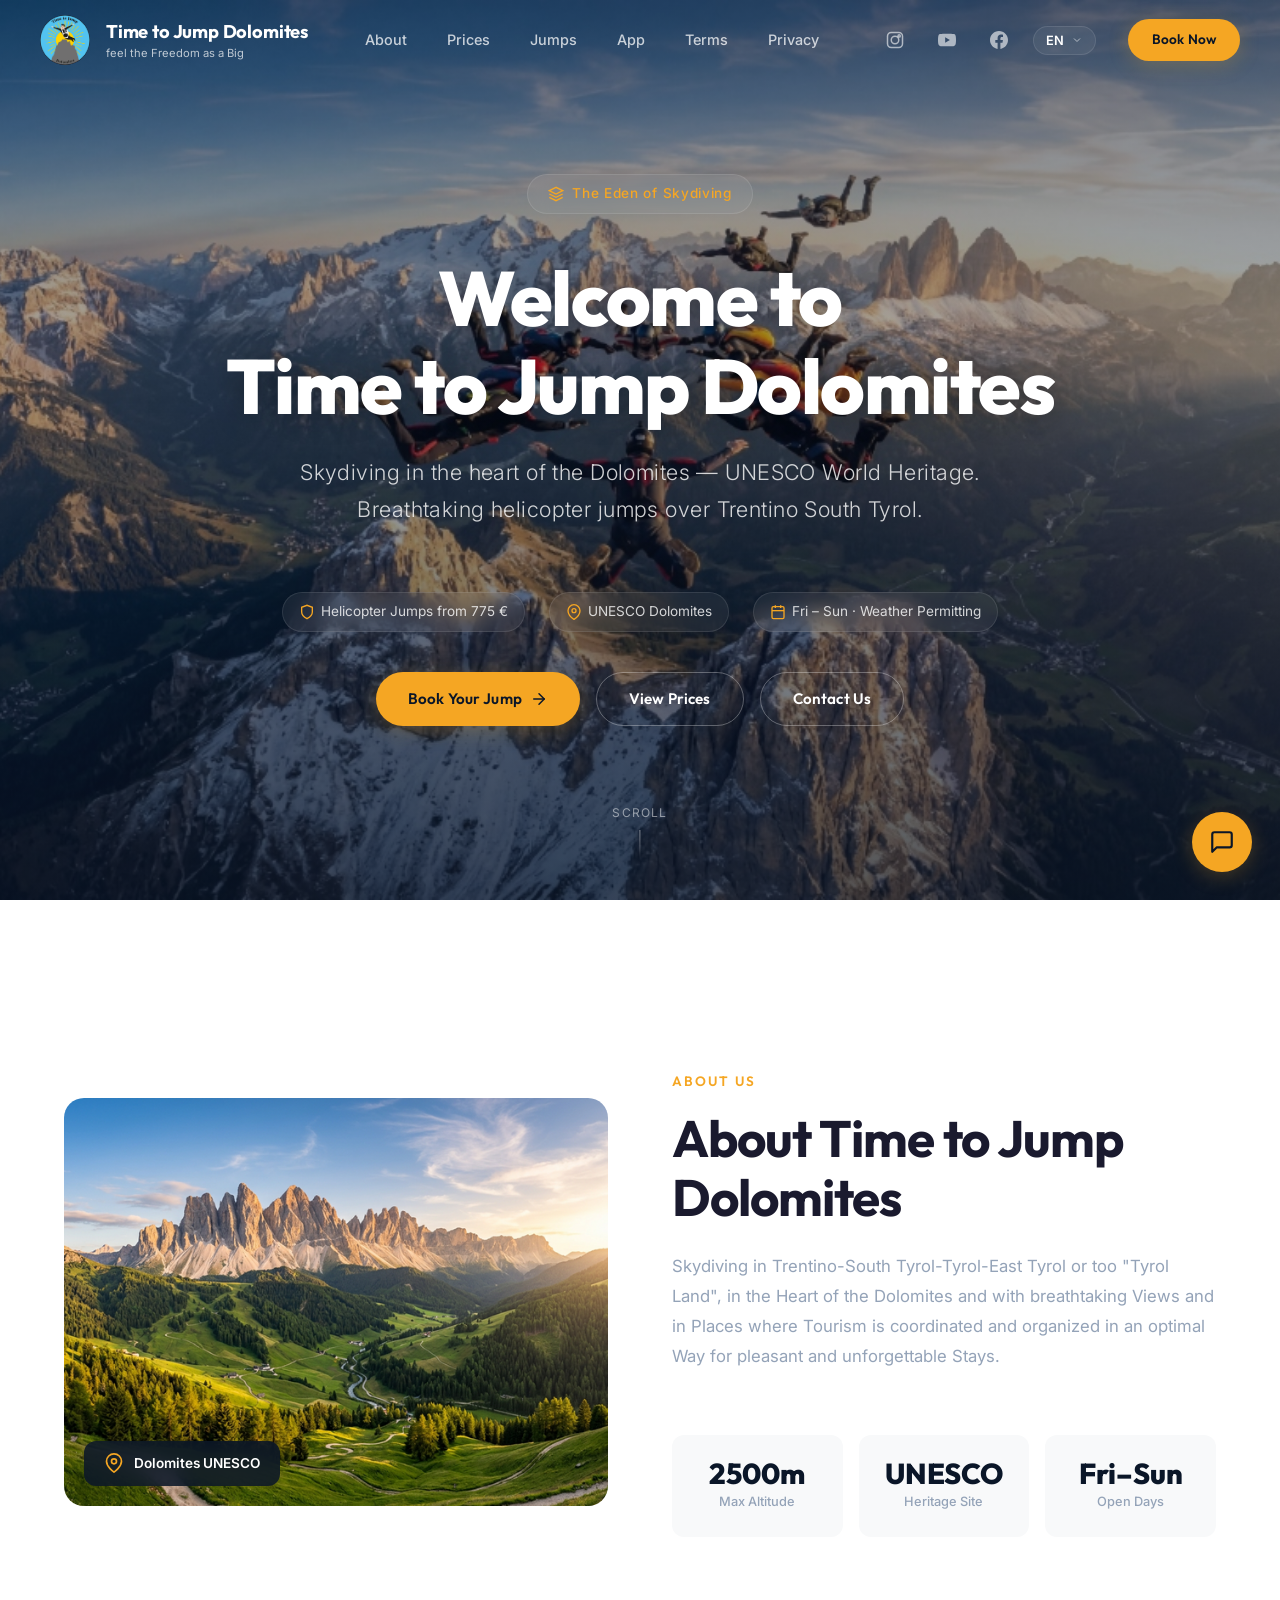
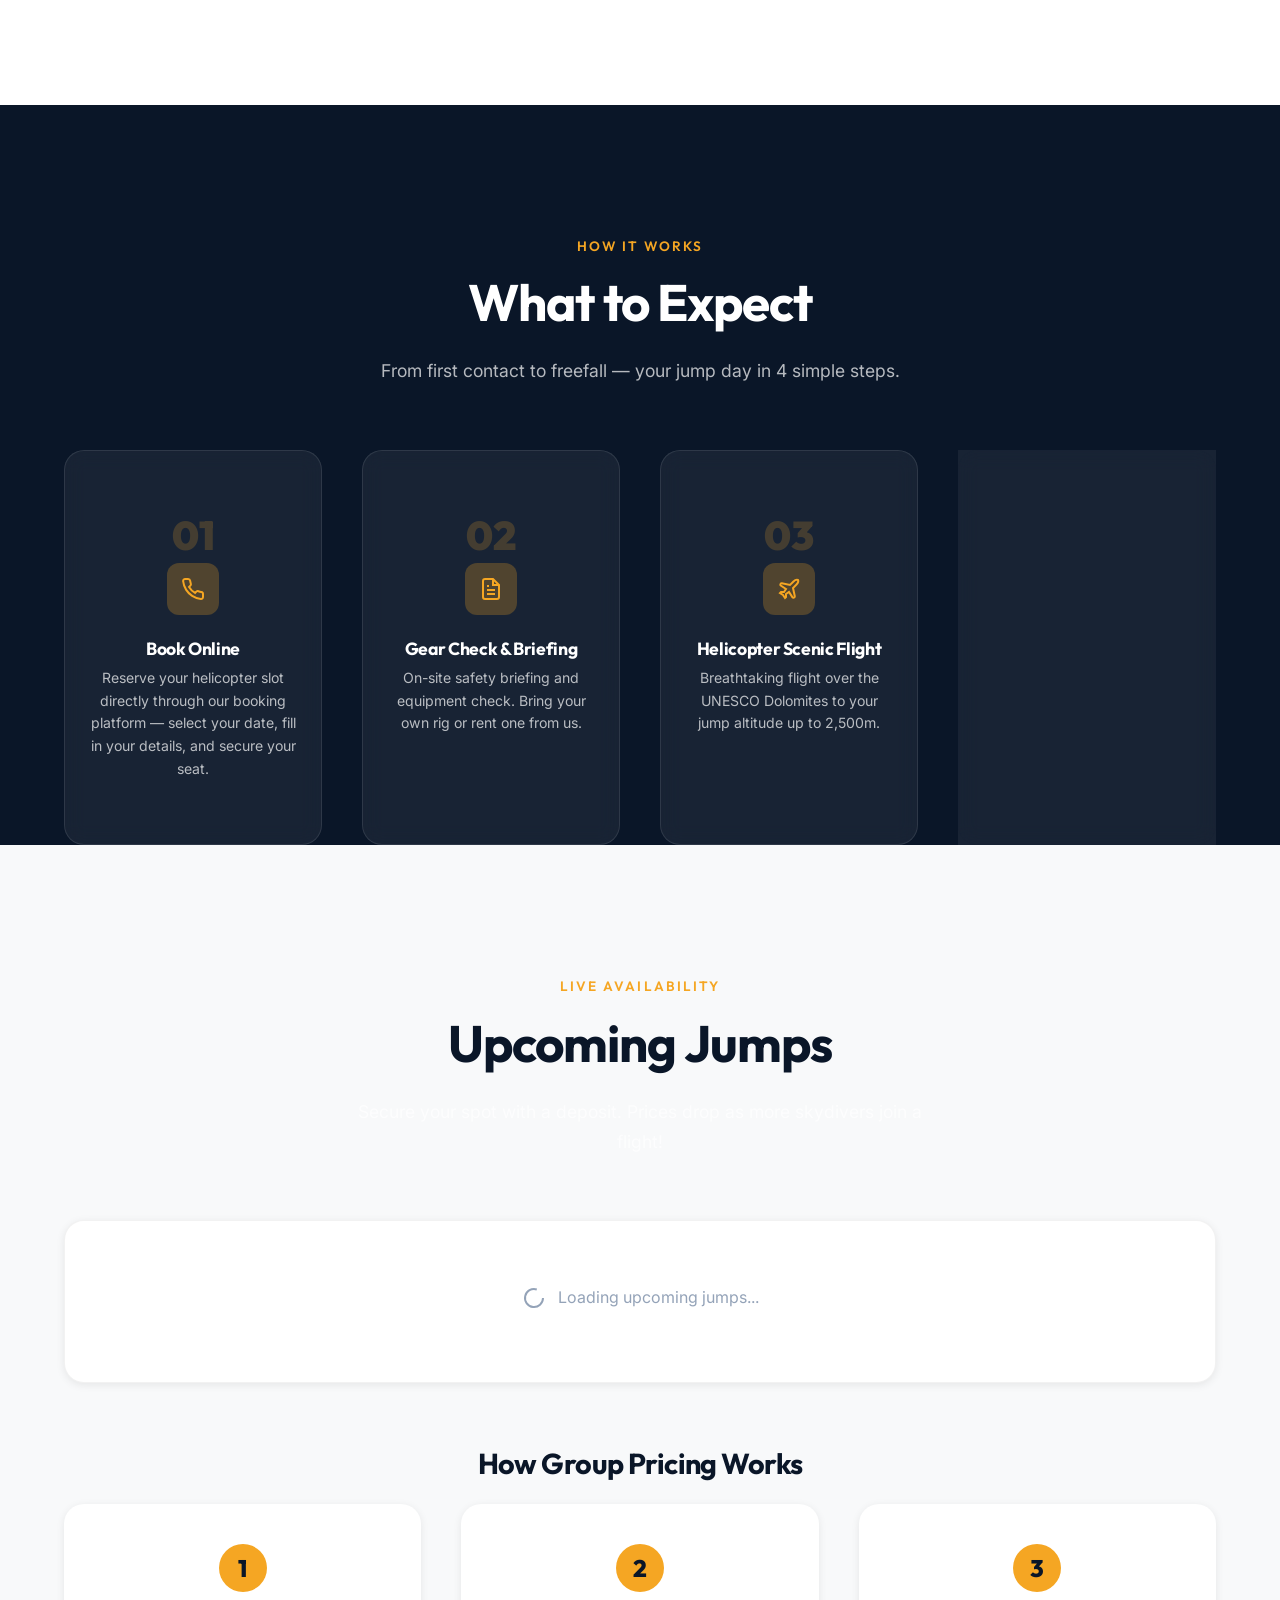
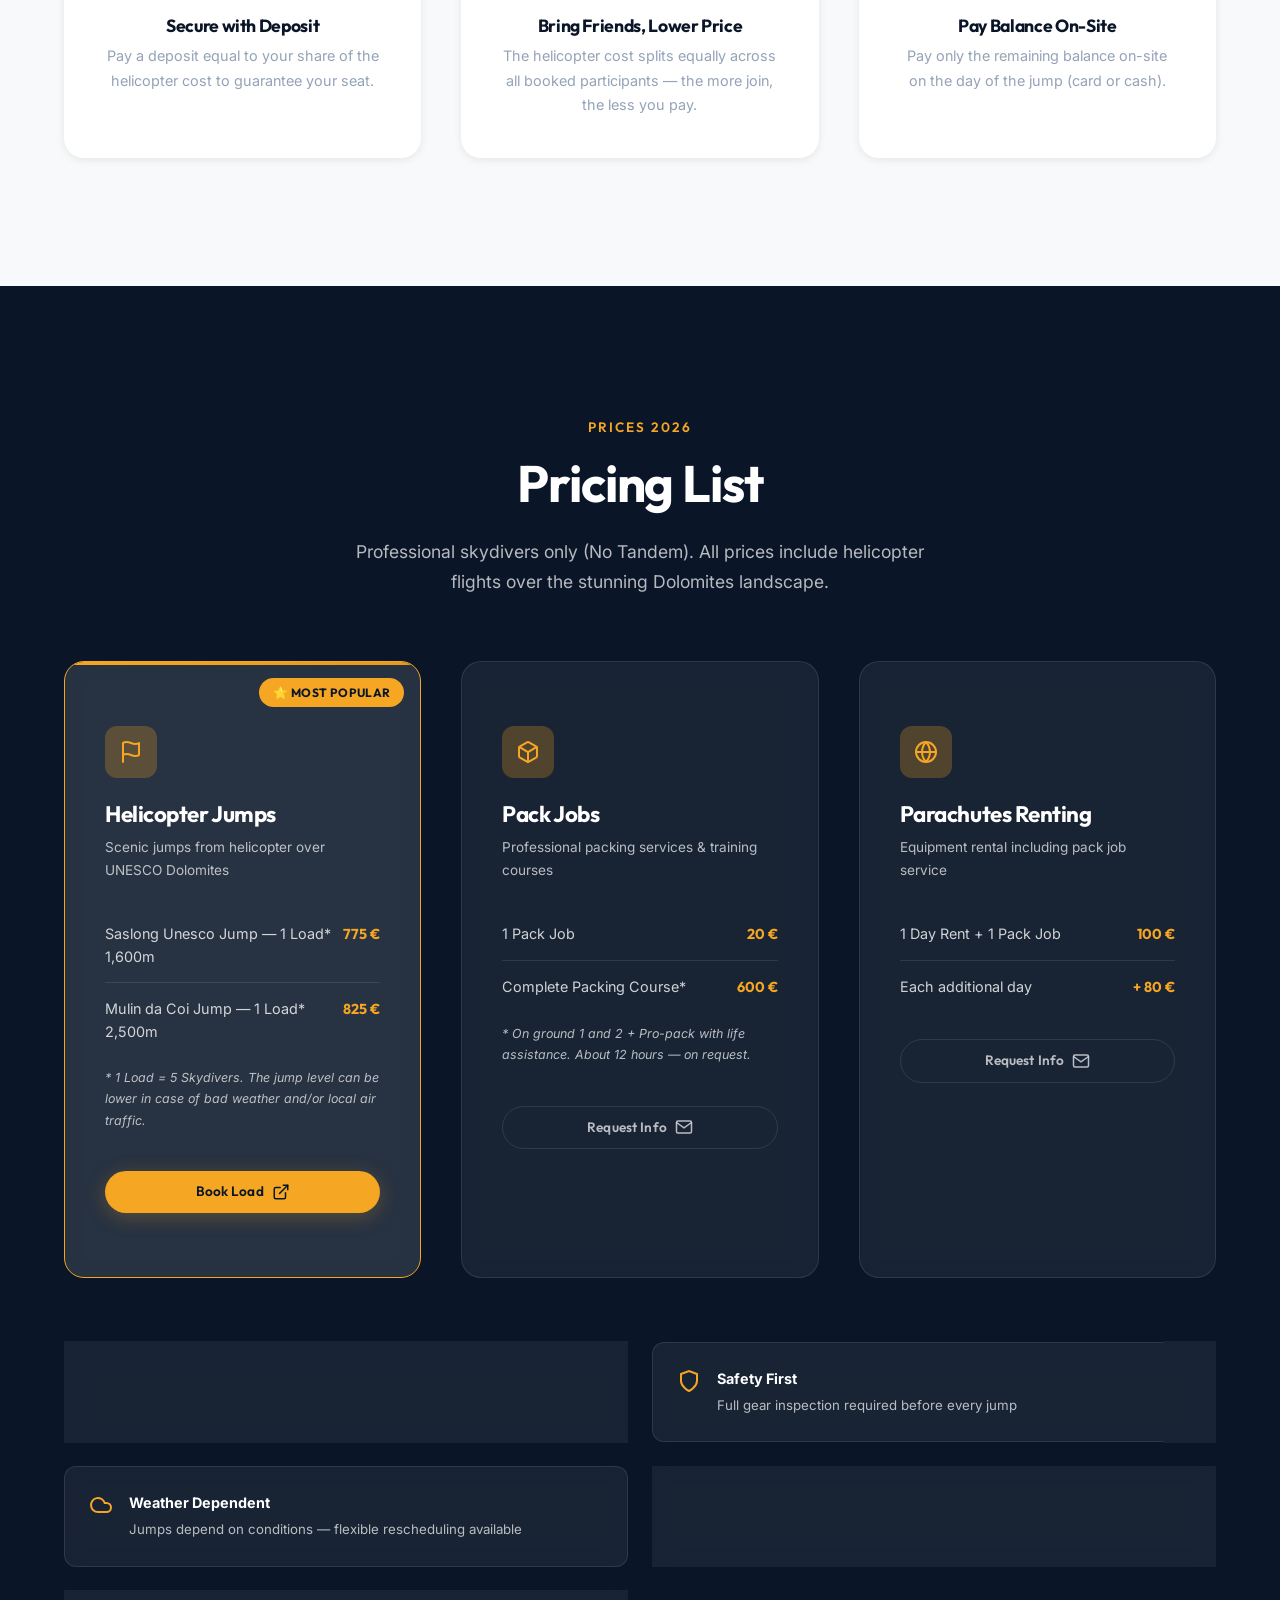
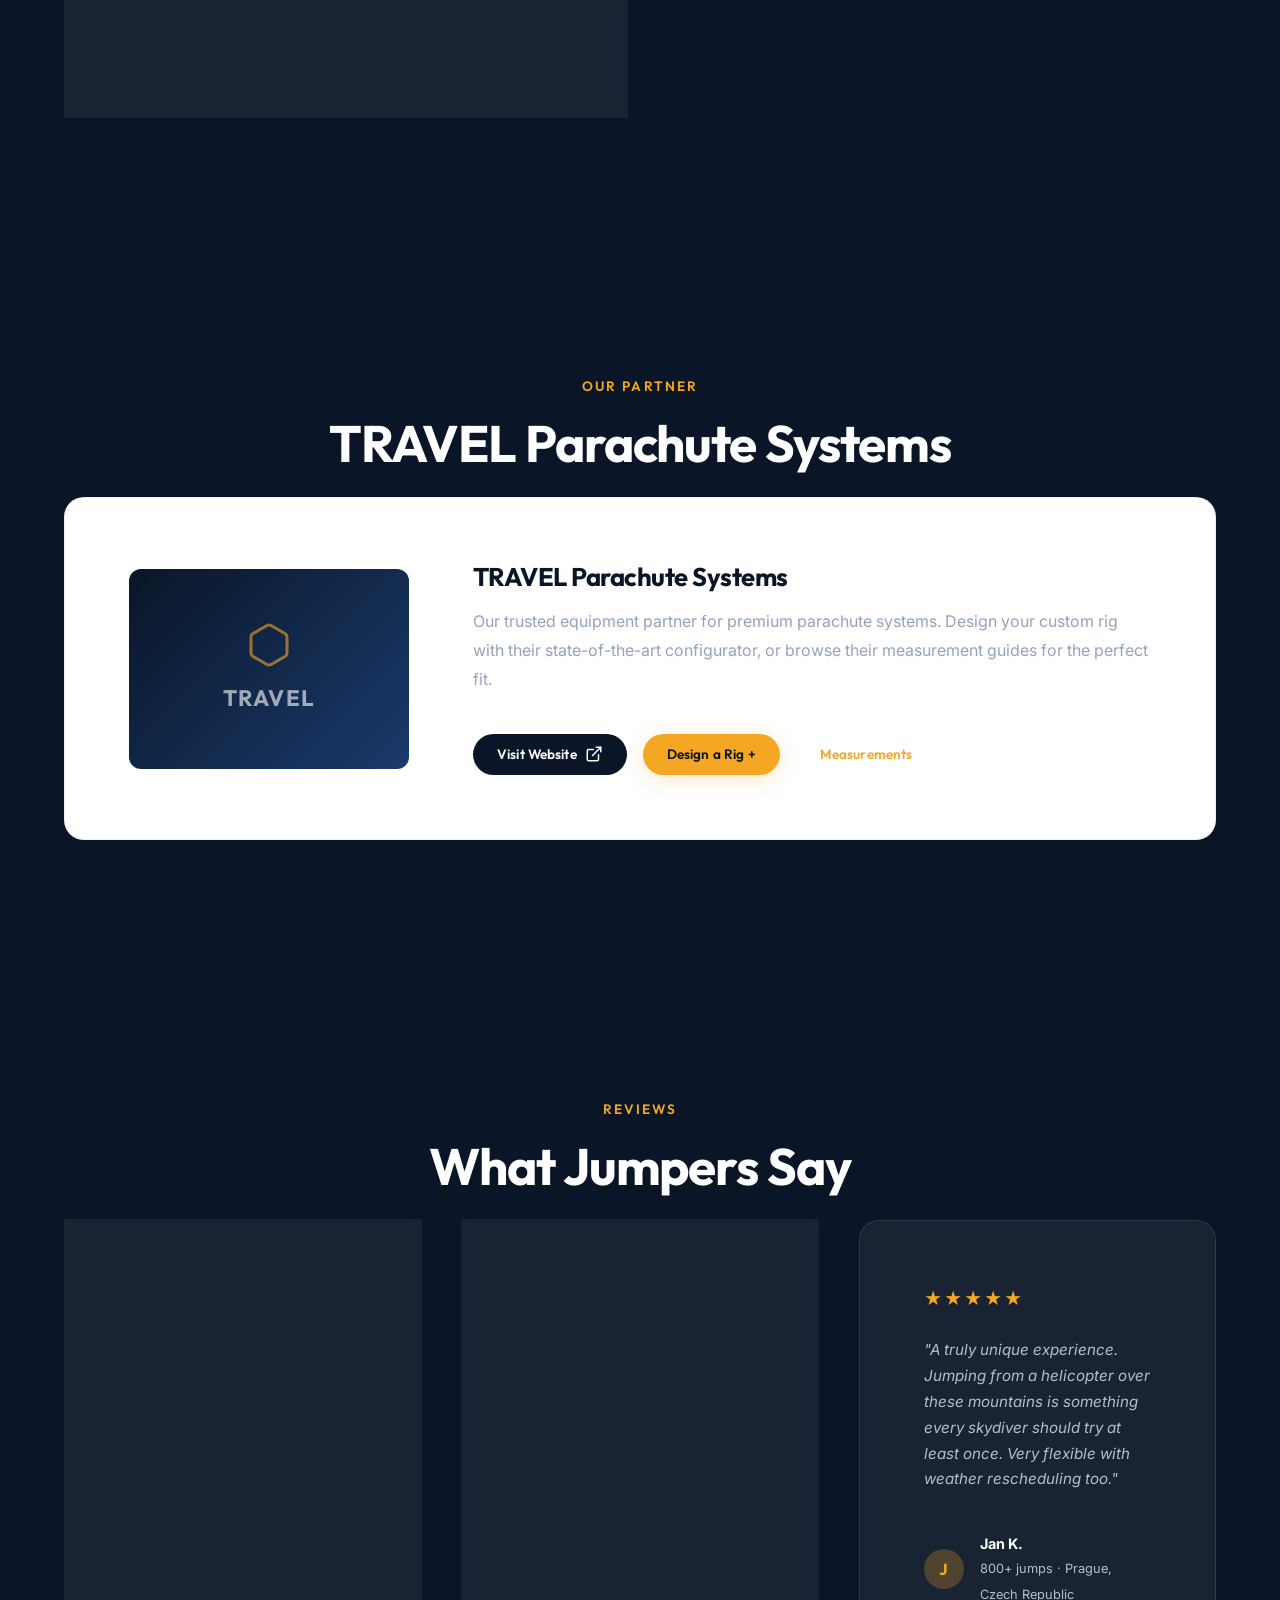
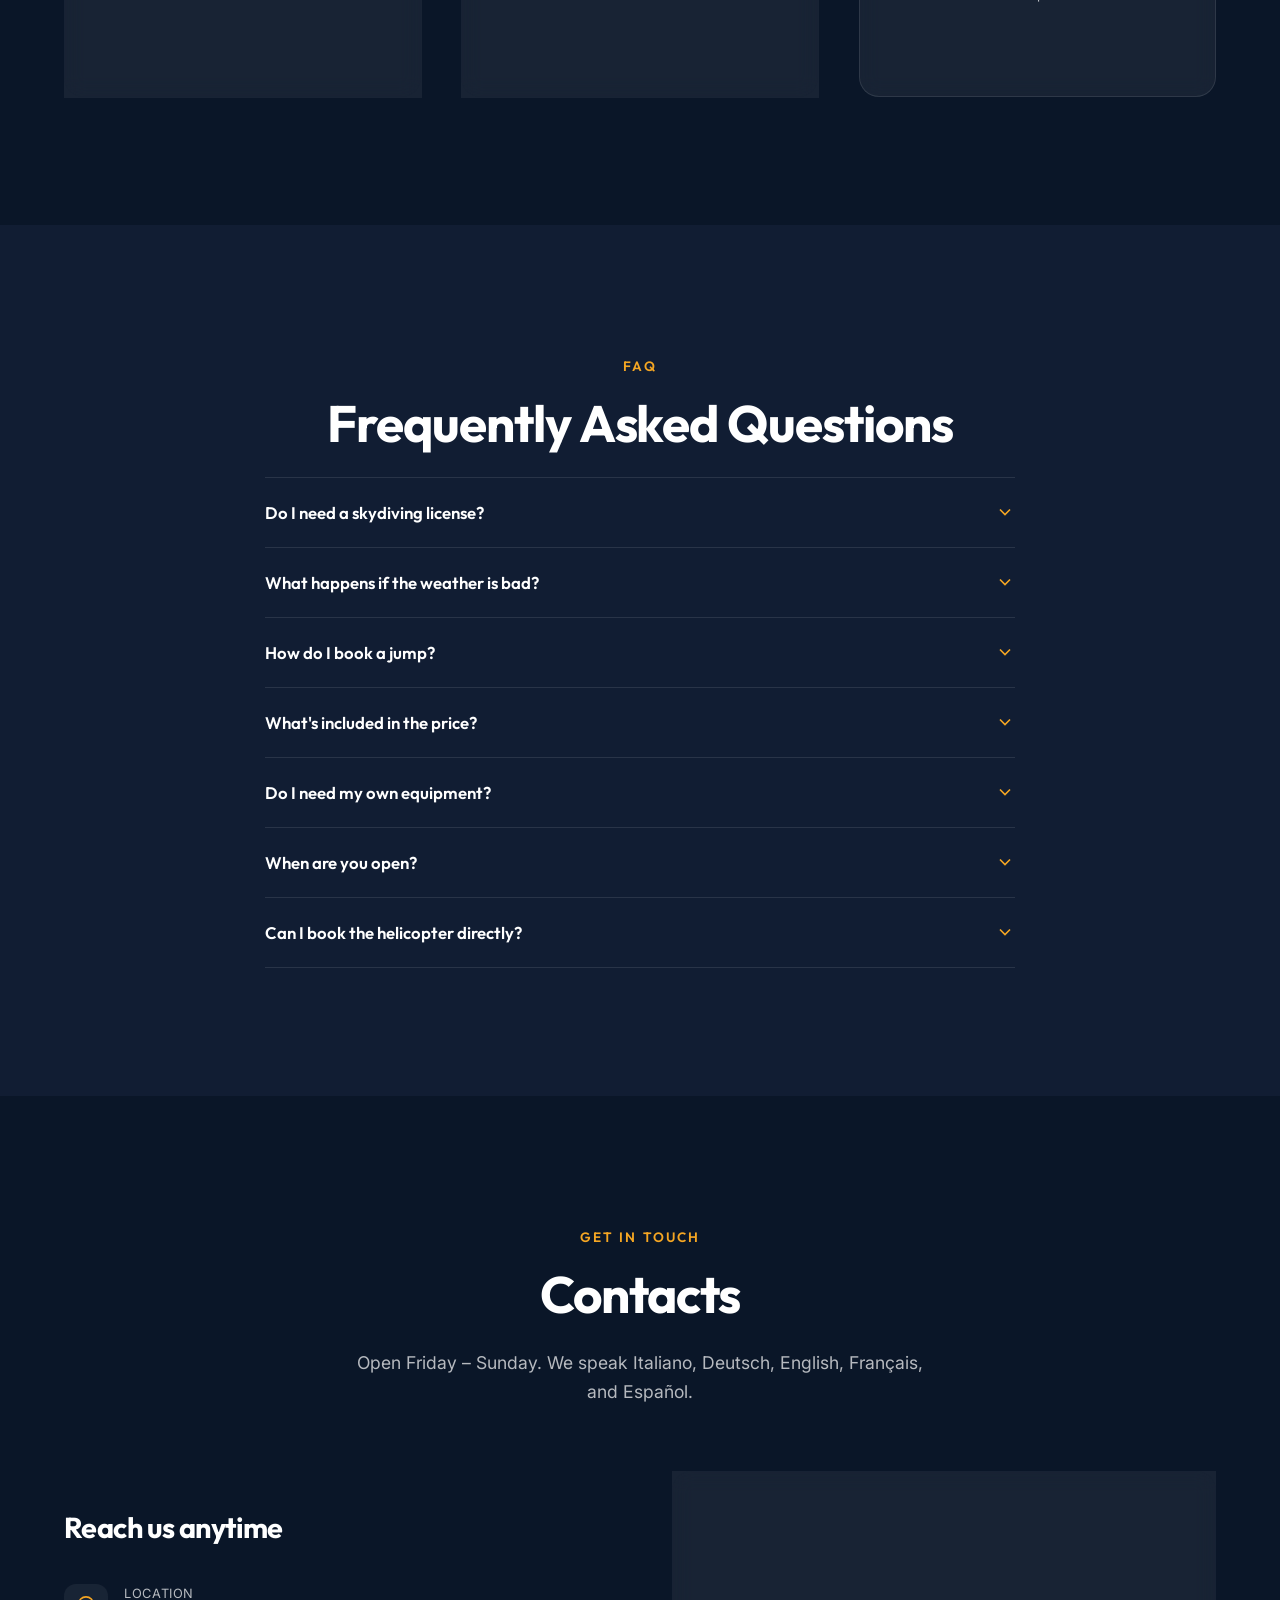
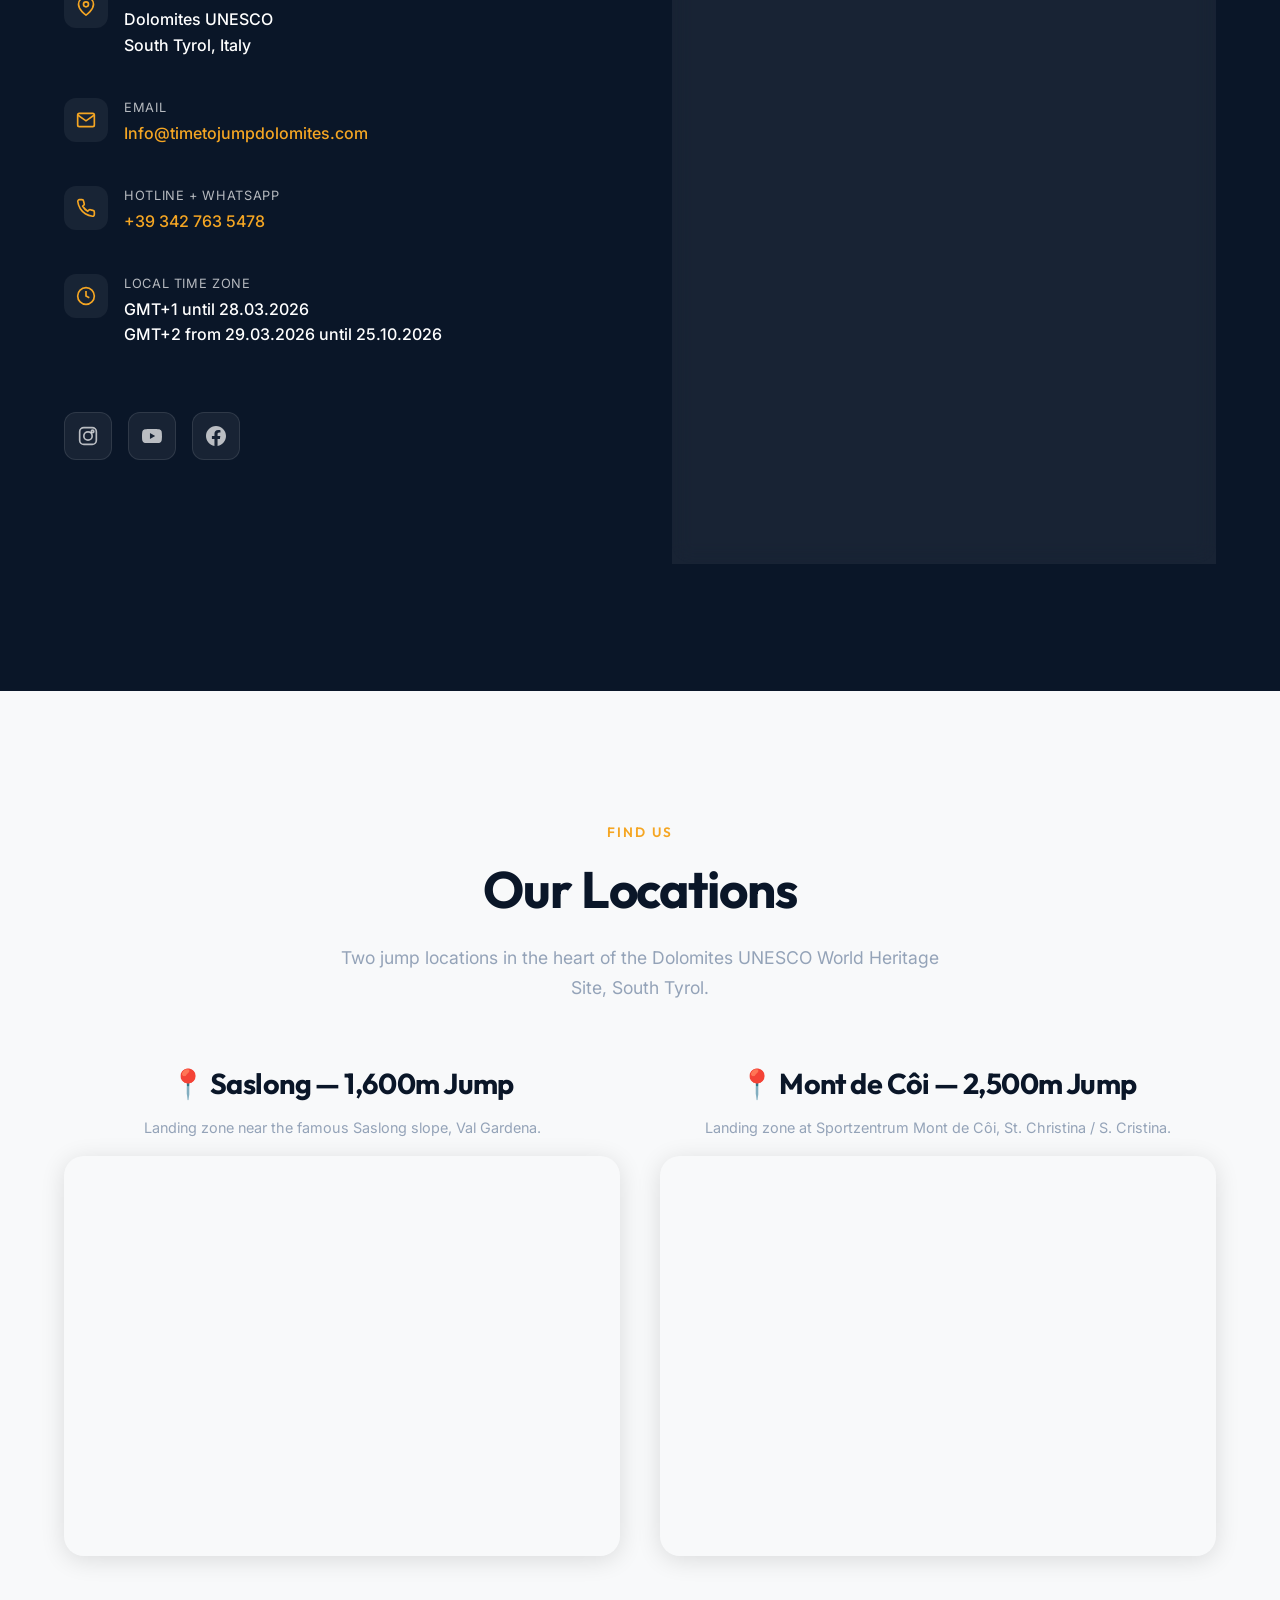
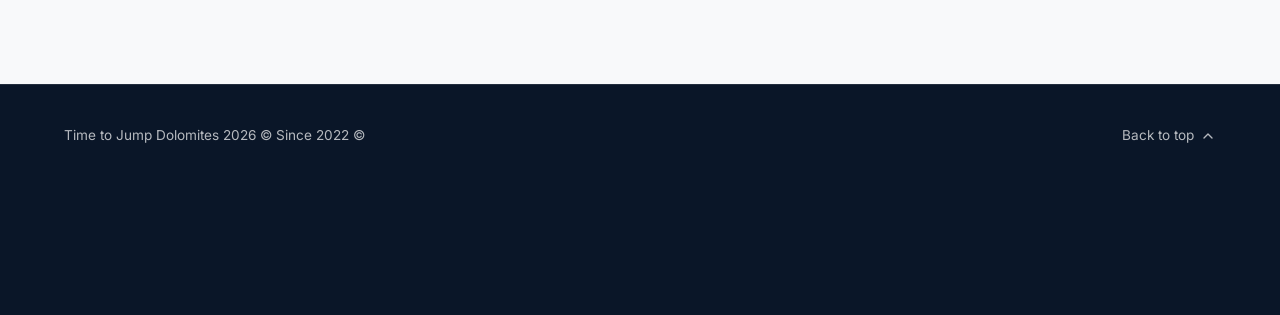
==== public/index.html @ 26931ce8 "v1.6.0: AGB-Finalisierung, Booking-Warnung, Repository-Restructuring - AGB §3.1a Short-Notice-Bookin" ====
<!DOCTYPE html>
<html lang="en">
<head>
  <meta charset="UTF-8">
  <meta name="viewport" content="width=device-width, initial-scale=1.0">
  <title>Time to Jump Dolomites | Skydiving in the Dolomites Trentino South Tyrol Tyrol</title>
  <meta name="description" content="Time to Jump Dolomites — Skydiving in the heart of the Dolomites, Trentino South Tyrol. Helicopter jumps with breathtaking views. The Eden of Skydiving.">
  <meta property="og:title" content="Time to Jump Dolomites | Skydiving in the Dolomites">
  <meta property="og:description" content="Time to Jump Dolomites — Skydiving in the heart of the Dolomites, Trentino South Tyrol. Helicopter jumps with breathtaking views.">
  <meta property="og:type" content="website">
  <meta property="og:url" content="https://www.timetojumpdolomites.com/">
  <link rel="stylesheet" href="css/style.css">
  <link rel="icon" type="image/svg+xml" href="data:image/svg+xml,<svg xmlns='http://www.w3.org/2000/svg' viewBox='0 0 100 100'><text y='.9em' font-size='90'>🪂</text></svg>">
</head>
<body>

  <!-- ========== NAVIGATION ========== -->
  <nav class="navbar" id="navbar">
    <div class="navbar__inner">
      <a href="#" class="navbar__logo">
        <img src="img/logo.png" alt="Time to Jump Dolomites Logo" style="width:50px;height:50px;border-radius:50%;object-fit:contain;background:#1a2744;">
        <div>
          <span class="navbar__logo-text">Time to Jump Dolomites</span>
          <span class="navbar__logo-tagline">feel the Freedom as a Big</span>
        </div>
      </a>
      <div class="navbar__links">
        <a href="#about" class="navbar__link" data-i18n="nav.about">About</a>
        <a href="#pricing" class="navbar__link" data-i18n="nav.prices">Prices</a>
        <a href="#upcoming" class="navbar__link" data-i18n="nav.jumps">Jumps</a>
        <a href="https://app.timetojumpdolomites.com" class="navbar__link" target="_blank" rel="noopener">App</a>
        <a href="terms.html" class="navbar__link" data-i18n="nav.terms">Terms</a>
        <a href="privacy.html" class="navbar__link" data-i18n="nav.privacy">Privacy</a>
      </div>
      <div class="navbar__actions">
        <a href="https://www.instagram.com/time_to_jump_dolomites/" target="_blank" rel="noopener" class="navbar__social-link" aria-label="Instagram">
          <svg viewBox="0 0 24 24" fill="none" stroke="currentColor" stroke-width="2" stroke-linecap="round" stroke-linejoin="round"><rect x="2" y="2" width="20" height="20" rx="5"/><circle cx="12" cy="12" r="5"/><circle cx="17.5" cy="6.5" r="1.5"/></svg>
        </a>
        <a href="https://www.youtube.com/@timetojumpdolomites" target="_blank" rel="noopener" class="navbar__social-link" aria-label="YouTube">
          <svg viewBox="0 0 24 24" fill="currentColor"><path d="M23.498 6.186a3.016 3.016 0 0 0-2.122-2.136C19.505 3.545 12 3.545 12 3.545s-7.505 0-9.377.505A3.017 3.017 0 0 0 .502 6.186C0 8.07 0 12 0 12s0 3.93.502 5.814a3.016 3.016 0 0 0 2.122 2.136c1.871.505 9.376.505 9.376.505s7.505 0 9.377-.505a3.015 3.015 0 0 0 2.122-2.136C24 15.93 24 12 24 12s0-3.93-.502-5.814zM9.545 15.568V8.432L15.818 12l-6.273 3.568z"/></svg>
        </a>
        <a href="https://www.facebook.com/p/Time-to-Jump-Dolomites-100077926092104/" target="_blank" rel="noopener" class="navbar__social-link" aria-label="Facebook">
          <svg viewBox="0 0 24 24" fill="currentColor"><path d="M24 12.073c0-6.627-5.373-12-12-12s-12 5.373-12 12c0 5.99 4.388 10.954 10.125 11.854v-8.385H7.078v-3.47h3.047V9.43c0-3.007 1.792-4.669 4.533-4.669 1.312 0 2.686.235 2.686.235v2.953H15.83c-1.491 0-1.956.925-1.956 1.874v2.25h3.328l-.532 3.47h-2.796v8.385C19.612 23.027 24 18.062 24 12.073z"/></svg>
        </a>
        <!-- Language Dropdown -->
        <div class="lang-dropdown" id="langDropdown">
          <button class="lang-dropdown__toggle" aria-label="Select language">
            <span class="lang-dropdown__flag">🇬🇧</span><span class="lang-dropdown__code">EN</span><svg class="lang-dropdown__arrow" width="12" height="12" viewBox="0 0 24 24" fill="none" stroke="currentColor" stroke-width="2"><polyline points="6 9 12 15 18 9"/></svg>
          </button>
          <div class="lang-dropdown__menu"></div>
        </div>
        <a href="#upcoming" class="btn btn--primary btn--sm navbar__cta" data-i18n="nav.book">Book Now</a>
      </div>
      <button class="navbar__hamburger" id="hamburger" aria-label="Toggle navigation">
        <span></span>
        <span></span>
        <span></span>
      </button>
    </div>
    <!-- Mobile Navigation -->
    <div class="navbar__mobile" id="mobileNav">
      <a href="#about" class="navbar__link" data-i18n="nav.about">About</a>
      <a href="#pricing" class="navbar__link" data-i18n="nav.prices">Prices</a>
      <a href="#upcoming" class="navbar__link" data-i18n="nav.jumps">Jumps</a>
      <a href="https://app.timetojumpdolomites.com" class="navbar__link" target="_blank" rel="noopener">App</a>
      <a href="terms.html" class="navbar__link" data-i18n="nav.terms">Terms</a>
      <a href="privacy.html" class="navbar__link" data-i18n="nav.privacy">Privacy</a>
      <div class="lang-dropdown lang-dropdown--mobile" id="langDropdownMobile">
        <button class="lang-dropdown__toggle" aria-label="Select language">
          <span class="lang-dropdown__flag">🇬🇧</span><span class="lang-dropdown__code">EN</span><svg class="lang-dropdown__arrow" width="12" height="12" viewBox="0 0 24 24" fill="none" stroke="currentColor" stroke-width="2"><polyline points="6 9 12 15 18 9"/></svg>
        </button>
        <div class="lang-dropdown__menu"></div>
      </div>
      <a href="#upcoming" class="btn btn--primary" data-i18n="nav.book" style="margin-top:var(--space-md);">Book Now</a>
    </div>
  </nav>

  <!-- ========== HERO ========== -->
  <section class="hero" id="hero">
    <div class="hero__video-wrap">
      <img src="img/hero.jpg" alt="Skydivers in formation freefall over the Dolomites mountains" style="width:100%;height:100%;object-fit:cover;">
    </div>
    <div class="hero__overlay"></div>
    <div class="hero__content">
      <div class="hero__badge">
        <svg width="16" height="16" viewBox="0 0 24 24" fill="none" stroke="currentColor" stroke-width="2"><path d="M12 2L2 7l10 5 10-5-10-5z"/><path d="M2 17l10 5 10-5"/><path d="M2 12l10 5 10-5"/></svg>
        <span data-i18n="hero.badge">The Eden of Skydiving</span>
      </div>
      <h1 class="hero__title" data-i18n="hero.title">Welcome to<br>Time to Jump Dolomites</h1>
      <p class="hero__subtitle" data-i18n="hero.subtitle">Skydiving in the heart of the Dolomites — UNESCO World Heritage.<br>Breathtaking helicopter jumps over Trentino South Tyrol.</p>
      <div class="hero__trust-cues">
        <div class="hero__trust-item">
          <svg width="16" height="16" viewBox="0 0 24 24" fill="none" stroke="currentColor" stroke-width="2"><path d="M12 22s8-4 8-10V5l-8-3-8 3v7c0 6 8 10 8 10z"/></svg>
          <span data-i18n="hero.trust.heli">Helicopter Jumps from 775 €</span>
        </div>
        <div class="hero__trust-item">
          <svg width="16" height="16" viewBox="0 0 24 24" fill="none" stroke="currentColor" stroke-width="2"><path d="M21 10c0 7-9 13-9 13s-9-6-9-13a9 9 0 0 1 18 0z"/><circle cx="12" cy="10" r="3"/></svg>
          <span data-i18n="hero.trust.unesco">UNESCO Dolomites</span>
        </div>
        <div class="hero__trust-item">
          <svg width="16" height="16" viewBox="0 0 24 24" fill="none" stroke="currentColor" stroke-width="2"><rect x="3" y="4" width="18" height="18" rx="2" ry="2"/><line x1="16" y1="2" x2="16" y2="6"/><line x1="8" y1="2" x2="8" y2="6"/><line x1="3" y1="10" x2="21" y2="10"/></svg>
          <span data-i18n="hero.trust.days">Fri – Sun · Weather Permitting</span>
        </div>
      </div>
      <div class="hero__cta-group">
        <a href="#upcoming" class="btn btn--primary">
          <span data-i18n="hero.cta.book">Book Your Jump</span>
          <svg width="18" height="18" viewBox="0 0 24 24" fill="none" stroke="currentColor" stroke-width="2" stroke-linecap="round" stroke-linejoin="round"><path d="M5 12h14"/><path d="m12 5 7 7-7 7"/></svg>
        </a>
        <a href="#pricing" class="btn btn--outline">
          <span data-i18n="hero.cta.prices">View Prices</span>
        </a>
        <a href="#contact" class="btn btn--outline">
          <span data-i18n="hero.cta.contact">Contact Us</span>
        </a>
      </div>
    </div>
    <div class="hero__scroll-indicator">
      <span data-i18n="hero.scroll">Scroll</span>
      <div class="scroll-line"></div>
    </div>
  </section>

  <!-- ========== ABOUT ========== -->
  <section class="section about" id="about">
    <div class="container">
      <div class="about__grid">
        <div class="about__image-wrap reveal">
          <img src="img/about.png" alt="Dolomites mountains landscape at golden hour">
          <div class="about__image-badge">
            <svg viewBox="0 0 24 24" fill="none" stroke="currentColor" stroke-width="2"><path d="M21 10c0 7-9 13-9 13s-9-6-9-13a9 9 0 0 1 18 0z"/><circle cx="12" cy="10" r="3"/></svg>
            <span data-i18n="about.badge">Dolomites UNESCO</span>
          </div>
        </div>
        <div class="about__content reveal reveal-delay-1">
          <span class="section-label" data-i18n="about.label">About Us</span>
          <h2 class="section-title" data-i18n="about.title">About Time to Jump Dolomites</h2>

          <p class="about__text" data-i18n="about.text">Skydiving in Trentino-South Tyrol-Tyrol-East Tyrol or too "Tyrol Land", in the Heart of the Dolomites and with breathtaking Views and in Places where Tourism is coordinated and organized in an optimal Way for pleasant and unforgettable Stays.</p>

          <div class="about__stats">
            <div class="about__stat">
              <div class="about__stat-number">2500m</div>
              <div class="about__stat-label" data-i18n="about.stat.altitude">Max Altitude</div>
            </div>
            <div class="about__stat">
              <div class="about__stat-number">UNESCO</div>
              <div class="about__stat-label" data-i18n="about.stat.heritage">Heritage Site</div>
            </div>
            <div class="about__stat">
              <div class="about__stat-number">Fri–Sun</div>
              <div class="about__stat-label" data-i18n="about.stat.days">Open Days</div>
            </div>
          </div>
        </div>
      </div>
    </div>
  </section>

  <!-- ========== WHAT TO EXPECT ========== -->
  <section class="section section--dark" id="experience">
    <div class="container">
      <div class="text-center reveal">
        <span class="section-label" data-i18n="experience.label">How It Works</span>
        <h2 class="section-title" data-i18n="experience.title">What to Expect</h2>
        <p class="section-subtitle" data-i18n="experience.subtitle">From first contact to freefall — your jump day in 4 simple steps.</p>
      </div>
      <div class="experience__grid">
        <div class="experience__step reveal reveal-delay-1">
          <div class="experience__step-number">01</div>
          <div class="experience__step-icon">
            <svg viewBox="0 0 24 24" fill="none" stroke="currentColor" stroke-width="2"><path d="M22 16.92v3a2 2 0 0 1-2.18 2 19.79 19.79 0 0 1-8.63-3.07 19.5 19.5 0 0 1-6-6 19.79 19.79 0 0 1-3.07-8.67A2 2 0 0 1 4.11 2h3a2 2 0 0 1 2 1.72c.127.96.361 1.903.7 2.81a2 2 0 0 1-.45 2.11L8.09 9.91a16 16 0 0 0 6 6l1.27-1.27a2 2 0 0 1 2.11-.45c.907.339 1.85.573 2.81.7A2 2 0 0 1 22 16.92z"/></svg>
          </div>
          <h3 data-i18n="experience.step1.title">Book Online</h3>
          <p data-i18n="experience.step1.text">Reserve your helicopter slot directly through our booking platform — select your date, fill in your details, and secure your seat.</p>
        </div>
        <div class="experience__step reveal reveal-delay-2">
          <div class="experience__step-number">02</div>
          <div class="experience__step-icon">
            <svg viewBox="0 0 24 24" fill="none" stroke="currentColor" stroke-width="2"><path d="M14 2H6a2 2 0 0 0-2 2v16a2 2 0 0 0 2 2h12a2 2 0 0 0 2-2V8z"/><polyline points="14 2 14 8 20 8"/><line x1="16" y1="13" x2="8" y2="13"/><line x1="16" y1="17" x2="8" y2="17"/><polyline points="10 9 9 9 8 9"/></svg>
          </div>
          <h3 data-i18n="experience.step2.title">Gear Check & Briefing</h3>
          <p data-i18n="experience.step2.text">On-site safety briefing and equipment check. Bring your own rig or rent one from us.</p>
        </div>
        <div class="experience__step reveal reveal-delay-3">
          <div class="experience__step-number">03</div>
          <div class="experience__step-icon">
            <svg viewBox="0 0 24 24" fill="none" stroke="currentColor" stroke-width="2"><path d="M17.8 19.2 16 11l3.5-3.5C21 6 21.5 4 21 3c-1-.5-3 0-4.5 1.5L13 8 4.8 6.2c-.5-.1-.9.1-1.1.5l-.3.5c-.2.5-.1 1 .3 1.3L9 12l-2 3H4l-1 1 3 2 2 3 1-1v-3l3-2 3.5 5.3c.3.4.8.5 1.3.3l.5-.2c.4-.3.6-.7.5-1.2z"/></svg>
          </div>
          <h3 data-i18n="experience.step3.title">Helicopter Scenic Flight</h3>
          <p data-i18n="experience.step3.text">Breathtaking flight over the UNESCO Dolomites to your jump altitude up to 2,500m.</p>
        </div>
        <div class="experience__step reveal reveal-delay-3">
          <div class="experience__step-number">04</div>
          <div class="experience__step-icon">
            <svg viewBox="0 0 24 24" fill="none" stroke="currentColor" stroke-width="2"><circle cx="12" cy="12" r="10"/><path d="M12 2a15.3 15.3 0 0 1 4 10 15.3 15.3 0 0 1-4 10 15.3 15.3 0 0 1-4-10 15.3 15.3 0 0 1 4-10z"/><path d="M2 12h20"/></svg>
          </div>
          <h3 data-i18n="experience.step4.title">Freefall & Canopy</h3>
          <p data-i18n="experience.step4.text">Jump, enjoy the adrenaline of freefall, and land with an unforgettable panoramic view.</p>
        </div>
      </div>
    </div>
  <!-- ========== UPCOMING FLIGHTS ========== -->
  <section class="section section--light" id="upcoming">
    <div class="container">
      <div class="text-center reveal">
        <span class="section-label" data-i18n="upcoming.label">Live Availability</span>
        <h2 class="section-title" data-i18n="upcoming.title">Upcoming Jumps</h2>
        <p class="section-subtitle" data-i18n="upcoming.subtitle">Secure your spot with a deposit. Prices drop as more skydivers join a flight!</p>
      </div>

      <!-- Dynamic Flight Cards — populated from Supabase by supabase-client.js -->
      <div class="upcoming__grid reveal reveal-delay-1" id="flightCardsContainer">
        <!-- Loading State -->
        <div class="flight-card" id="flightCardsLoading" style="grid-column:1/-1;text-align:center;padding:var(--space-xl);">
          <div style="display:inline-flex;align-items:center;gap:12px;color:var(--color-text-muted);">
            <svg width="24" height="24" viewBox="0 0 24 24" fill="none" stroke="currentColor" stroke-width="2" style="animation:spin 1s linear infinite;"><path d="M21 12a9 9 0 1 1-6.219-8.56"/></svg>
            <span>Loading upcoming jumps...</span>
          </div>
        </div>
      </div>
      <style>@keyframes spin{to{transform:rotate(360deg)}}</style>
      
      <div class="upcoming__how-it-works mt-xl reveal reveal-delay-2">
        <h3 class="text-center mb-md" data-i18n="upcoming.hiw.title" style="margin-bottom:var(--space-md);margin-top:var(--space-xl);">How Group Pricing Works</h3>
        <div class="hiw-grid">
          <div class="hiw-step">
            <div class="hiw-step__icon">1</div>
            <h4 data-i18n="upcoming.hiw.step1.title">Secure with Deposit</h4>
            <p data-i18n="upcoming.hiw.step1.text">Pay a deposit equal to your share of the helicopter cost to guarantee your seat.</p>
          </div>
          <div class="hiw-step">
            <div class="hiw-step__icon">2</div>
            <h4 data-i18n="upcoming.hiw.step2.title">Bring Friends, Lower Price</h4>
            <p data-i18n="upcoming.hiw.step2.text">The helicopter cost splits equally across all booked participants — the more join, the less you pay.</p>
          </div>
          <div class="hiw-step">
            <div class="hiw-step__icon">3</div>
            <h4 data-i18n="upcoming.hiw.step3.title">Pay Balance On-Site</h4>
            <p data-i18n="upcoming.hiw.step3.text">Pay only the remaining balance on-site on the day of the jump (card or cash).</p>
          </div>
        </div>
      </div>
    </div>
  </section>

  <!-- ========== PRICING ========== -->
  <section class="section section--dark" id="pricing">
    <div class="container">
      <div class="text-center reveal">
        <span class="section-label" data-i18n="pricing.label">Prices 2026</span>
        <h2 class="section-title" data-i18n="pricing.title">Pricing List</h2>
        <p class="section-subtitle" data-i18n="pricing.subtitle">Professional skydivers only (No Tandem). All prices include helicopter flights over the stunning Dolomites landscape.</p>
      </div>
      <div class="pricing__grid">
        <!-- Card 1: Helicopter Jumps -->
        <div class="pricing-card pricing-card--featured reveal reveal-delay-1">
          <div class="pricing-card__badge" data-i18n="pricing.popular">⭐ Most Popular</div>
          <div class="pricing-card__icon">
            <svg viewBox="0 0 24 24" fill="none" stroke="currentColor" stroke-width="2" stroke-linecap="round" stroke-linejoin="round"><path d="M4 15s1-1 4-1 5 2 8 2 4-1 4-1V3s-1 1-4 1-5-2-8-2-4 1-4 1z"/><line x1="4" y1="22" x2="4" y2="15"/></svg>
          </div>
          <h3 class="pricing-card__title" data-i18n="pricing.helicopter.title">Helicopter Jumps</h3>
          <p class="pricing-card__desc" data-i18n="pricing.helicopter.desc">Scenic jumps from helicopter over UNESCO Dolomites</p>
          <div class="pricing-card__list">
            <div class="pricing-card__item">
              <span class="pricing-card__item-name">Saslong Unesco Jump — 1 Load* 1,600m</span>
              <span class="pricing-card__item-price">775 €</span>
            </div>
            <div class="pricing-card__item">
              <span class="pricing-card__item-name">Mulin da Coi Jump — 1 Load* 2,500m</span>
              <span class="pricing-card__item-price">825 €</span>
            </div>

          </div>
          <p class="pricing-card__note" data-i18n="pricing.helicopter.note">* 1 Load = 5 Skydivers. The jump level can be lower in case of bad weather and/or local air traffic.</p>
          <a href="#upcoming" class="btn btn--primary btn--sm pricing-card__cta">
            <span data-i18n="pricing.cta">Book Load</span>
            <svg width="16" height="16" viewBox="0 0 24 24" fill="none" stroke="currentColor" stroke-width="2" stroke-linecap="round" stroke-linejoin="round"><path d="M18 13v6a2 2 0 0 1-2 2H5a2 2 0 0 1-2-2V8a2 2 0 0 1 2-2h6"/><polyline points="15 3 21 3 21 9"/><line x1="10" y1="14" x2="21" y2="3"/></svg>
          </a>
        </div>

        <!-- Card 2: Pack Jobs -->
        <div class="pricing-card reveal reveal-delay-2">
          <div class="pricing-card__icon">
            <svg viewBox="0 0 24 24" fill="none" stroke="currentColor" stroke-width="2" stroke-linecap="round" stroke-linejoin="round"><path d="M21 16V8a2 2 0 0 0-1-1.73l-7-4a2 2 0 0 0-2 0l-7 4A2 2 0 0 0 3 8v8a2 2 0 0 0 1 1.73l7 4a2 2 0 0 0 2 0l7-4A2 2 0 0 0 21 16z"/><polyline points="3.27 6.96 12 12.01 20.73 6.96"/><line x1="12" y1="22.08" x2="12" y2="12"/></svg>
          </div>
          <h3 class="pricing-card__title" data-i18n="pricing.pack.title">Pack Jobs</h3>
          <p class="pricing-card__desc" data-i18n="pricing.pack.desc">Professional packing services & training courses</p>
          <div class="pricing-card__list">
            <div class="pricing-card__item">
              <span class="pricing-card__item-name">1 Pack Job</span>
              <span class="pricing-card__item-price">20 €</span>
            </div>

            <div class="pricing-card__item">
              <span class="pricing-card__item-name">Complete Packing Course*</span>
              <span class="pricing-card__item-price">600 €</span>
            </div>
          </div>
          <p class="pricing-card__note" data-i18n="pricing.pack.note">* On ground 1 and 2 + Pro-pack with life assistance. About 12 hours — on request.</p>
          <a href="#contact" class="btn btn--outline btn--sm pricing-card__cta">
            <span data-i18n="pricing.cta.contact">Request Info</span>
            <svg width="16" height="16" viewBox="0 0 24 24" fill="none" stroke="currentColor" stroke-width="2"><path d="M4 4h16c1.1 0 2 .9 2 2v12c0 1.1-.9 2-2 2H4c-1.1 0-2-.9-2-2V6c0-1.1.9-2 2-2z"/><polyline points="22,6 12,13 2,6"/></svg>
          </a>
        </div>

        <!-- Card 3: Parachutes Renting -->
        <div class="pricing-card reveal reveal-delay-3">
          <div class="pricing-card__icon">
            <svg viewBox="0 0 24 24" fill="none" stroke="currentColor" stroke-width="2" stroke-linecap="round" stroke-linejoin="round"><circle cx="12" cy="12" r="10"/><path d="M12 2a15.3 15.3 0 0 1 4 10 15.3 15.3 0 0 1-4 10 15.3 15.3 0 0 1-4-10 15.3 15.3 0 0 1 4-10z"/><path d="M2 12h20"/></svg>
          </div>
          <h3 class="pricing-card__title" data-i18n="pricing.rent.title">Parachutes Renting</h3>
          <p class="pricing-card__desc" data-i18n="pricing.rent.desc">Equipment rental including pack job service</p>
          <div class="pricing-card__list">
            <div class="pricing-card__item">
              <span class="pricing-card__item-name" data-i18n="pricing.rent.day">1 Day Rent + 1 Pack Job</span>
              <span class="pricing-card__item-price">100 €</span>
            </div>
            <div class="pricing-card__item">
              <span class="pricing-card__item-name" data-i18n="pricing.rent.additional">Each additional day</span>
              <span class="pricing-card__item-price">+ 80 €</span>
            </div>
          </div>
          <a href="#contact" class="btn btn--outline btn--sm pricing-card__cta">
            <span data-i18n="pricing.cta.contact">Request Info</span>
            <svg width="16" height="16" viewBox="0 0 24 24" fill="none" stroke="currentColor" stroke-width="2"><path d="M4 4h16c1.1 0 2 .9 2 2v12c0 1.1-.9 2-2 2H4c-1.1 0-2-.9-2-2V6c0-1.1.9-2 2-2z"/><polyline points="22,6 12,13 2,6"/></svg>
          </a>
        </div>
      </div>
      <!-- Requirements Info -->
      <div class="requirements reveal" style="margin-top:var(--space-xl);">
        <div class="requirements__grid">
          <div class="requirements__item">
            <svg viewBox="0 0 24 24" fill="none" stroke="currentColor" stroke-width="2"><path d="M22 11.08V12a10 10 0 1 1-5.93-9.14"/><polyline points="22 4 12 14.01 9 11.01"/></svg>
            <div>
              <strong data-i18n="req.license.title">License Required</strong>
              <span data-i18n="req.license.text">Professional skydivers only — valid license mandatory</span>
            </div>
          </div>
          <div class="requirements__item">
            <svg viewBox="0 0 24 24" fill="none" stroke="currentColor" stroke-width="2"><path d="M12 22s8-4 8-10V5l-8-3-8 3v7c0 6 8 10 8 10z"/></svg>
            <div>
              <strong data-i18n="req.safety.title">Safety First</strong>
              <span data-i18n="req.safety.text">Full gear inspection required before every jump</span>
            </div>
          </div>
          <div class="requirements__item">
            <svg viewBox="0 0 24 24" fill="none" stroke="currentColor" stroke-width="2"><path d="M17.5 19H9a7 7 0 1 1 6.71-9h1.79a4.5 4.5 0 1 1 0 9z"/></svg>
            <div>
              <strong data-i18n="req.weather.title">Weather Dependent</strong>
              <span data-i18n="req.weather.text">Jumps depend on conditions — flexible rescheduling available</span>
            </div>
          </div>
          <div class="requirements__item">
            <svg viewBox="0 0 24 24" fill="none" stroke="currentColor" stroke-width="2"><rect x="1" y="4" width="22" height="16" rx="2" ry="2"/><line x1="1" y1="10" x2="23" y2="10"/></svg>
            <div>
              <strong data-i18n="req.payment.title">Easy Booking</strong>
              <span data-i18n="req.payment.text">Book exclusively via our platform — balance payable on site</span>
            </div>
          </div>
          <div class="requirements__item">
            <svg viewBox="0 0 24 24" fill="none" stroke="currentColor" stroke-width="2"><circle cx="12" cy="12" r="10"/><line x1="4.93" y1="4.93" x2="19.07" y2="19.07"/></svg>
            <div>
              <strong data-i18n="req.substance.title">Zero Tolerance Policy</strong>
              <span data-i18n="req.substance.text">Absolutely no alcohol or drugs before or during jumping — worldwide safety standard</span>
            </div>
          </div>
        </div>
      </div>
    </div>
  </section>

  <!-- ========== PARTNERS (TRAVEL Parachute Systems) ========== -->
  <section class="section" id="partners">
    <div class="container">
      <div class="text-center reveal">
        <span class="section-label" data-i18n="partners.label">Our Partner</span>
        <h2 class="section-title">TRAVEL Parachute Systems</h2>
      </div>
      <div class="partners__card reveal">
        <div class="partners__image">
          <div style="width:100%;height:100%;background:linear-gradient(135deg,#0A1628,#1a3a6c);display:flex;align-items:center;justify-content:center;flex-direction:column;gap:12px;color:rgba(255,255,255,0.6);font-family:var(--font-heading);font-weight:700;font-size:1.4rem;letter-spacing:0.05em;">
            <svg width="48" height="48" viewBox="0 0 24 24" fill="none" stroke="rgba(245,166,35,0.6)" stroke-width="1.5"><path d="M21 16V8a2 2 0 0 0-1-1.73l-7-4a2 2 0 0 0-2 0l-7 4A2 2 0 0 0 3 8v8a2 2 0 0 0 1 1.73l7 4a2 2 0 0 0 2 0l7-4A2 2 0 0 0 21 16z"/></svg>
            TRAVEL
          </div>
        </div>
        <div class="partners__content">
          <h3 class="partners__name">TRAVEL Parachute Systems</h3>
          <p class="partners__desc" data-i18n="partners.desc">Our trusted equipment partner for premium parachute systems. Design your custom rig with their state-of-the-art configurator, or browse their measurement guides for the perfect fit.</p>
          <div class="partners__cta-group">
            <a href="https://www.travelparachutesystems.com" target="_blank" rel="noopener" class="btn btn--dark btn--sm">
              <span data-i18n="partners.visit">Visit Website</span>
              <svg width="16" height="16" viewBox="0 0 24 24" fill="none" stroke="currentColor" stroke-width="2" stroke-linecap="round" stroke-linejoin="round"><path d="M18 13v6a2 2 0 0 1-2 2H5a2 2 0 0 1-2-2V8a2 2 0 0 1 2-2h6"/><polyline points="15 3 21 3 21 9"/><line x1="10" y1="14" x2="21" y2="3"/></svg>
            </a>
            <a href="https://www.travelparachutesystems.com/customize/sport-container/" target="_blank" rel="noopener" class="btn btn--primary btn--sm">
              <span data-i18n="partners.design">Design a Rig +</span>
            </a>
            <a href="https://www.travelparachutesystems.com/how-to-measure/" target="_blank" rel="noopener" class="btn btn--ghost btn--sm">
              <span data-i18n="partners.measurements">Measurements</span>
            </a>
          </div>
        </div>
      </div>
    </div>
  </section>

  <!-- ========== TESTIMONIALS ========== -->
  <section class="section section--dark" id="testimonials">
    <div class="container">
      <div class="text-center reveal">
        <span class="section-label" data-i18n="testimonials.label">Reviews</span>
        <h2 class="section-title" data-i18n="testimonials.title">What Jumpers Say</h2>
      </div>
      <div class="testimonials__grid">
        <div class="testimonial-card reveal reveal-delay-1">
          <div class="testimonial-card__stars">★★★★★</div>
          <p class="testimonial-card__text" data-i18n="testimonials.t1.text">"Absolutely stunning scenery! The helicopter ride alone is worth it, and the freefall over the Dolomites is an experience I will never forget. Professional team and top safety standards."</p>
          <div class="testimonial-card__author">
            <div class="testimonial-card__avatar">M</div>
            <div>
              <strong>Marco R.</strong>
              <span data-i18n="testimonials.t1.info">500+ jumps · Munich, Germany</span>
            </div>
          </div>
        </div>
        <div class="testimonial-card reveal reveal-delay-2">
          <div class="testimonial-card__stars">★★★★★</div>
          <p class="testimonial-card__text" data-i18n="testimonials.t2.text">"Best dropzone in the Alps, hands down. The views from 2,500m over the UNESCO Dolomites are unreal. Great vibes, well-organized, and the helicopter team is fantastic."</p>
          <div class="testimonial-card__author">
            <div class="testimonial-card__avatar">S</div>
            <div>
              <strong>Sophie L.</strong>
              <span data-i18n="testimonials.t2.info">300+ jumps · Vienna, Austria</span>
            </div>
          </div>
        </div>
        <div class="testimonial-card reveal reveal-delay-3">
          <div class="testimonial-card__stars">★★★★★</div>
          <p class="testimonial-card__text" data-i18n="testimonials.t3.text">"A truly unique experience. Jumping from a helicopter over these mountains is something every skydiver should try at least once. Very flexible with weather rescheduling too."</p>
          <div class="testimonial-card__author">
            <div class="testimonial-card__avatar">J</div>
            <div>
              <strong>Jan K.</strong>
              <span data-i18n="testimonials.t3.info">800+ jumps · Prague, Czech Republic</span>
            </div>
          </div>
        </div>
      </div>
    </div>
  </section>



  <!-- ========== FAQ ========== -->
  <section class="section section--navy" id="faq">
    <div class="container">
      <div class="text-center reveal">
        <span class="section-label" data-i18n="faq.label">FAQ</span>
        <h2 class="section-title" data-i18n="faq.title">Frequently Asked Questions</h2>
      </div>
      <div class="faq__list reveal">
        <div class="faq__item">
          <button class="faq__question">
            <span data-i18n="faq.q1">Do I need a skydiving license?</span>
            <svg viewBox="0 0 24 24" fill="none" stroke="currentColor" stroke-width="2"><polyline points="6 9 12 15 18 9"/></svg>
          </button>
          <div class="faq__answer">
            <p data-i18n="faq.a1">Yes. We operate exclusively for licensed skydivers. You must hold a valid skydiving license (e.g., USPA, FAI, or equivalent national license). No tandem jumps are offered.</p>
          </div>
        </div>
        <div class="faq__item">
          <button class="faq__question">
            <span data-i18n="faq.q2">What happens if the weather is bad?</span>
            <svg viewBox="0 0 24 24" fill="none" stroke="currentColor" stroke-width="2"><polyline points="6 9 12 15 18 9"/></svg>
          </button>
          <div class="faq__answer">
            <p data-i18n="faq.a2">Safety comes first. If weather conditions don't allow safe jumping, we will reschedule your jump to the next available date at no extra cost. The jump altitude may also be adjusted based on conditions and local air traffic.</p>
          </div>
        </div>
        <div class="faq__item">
          <button class="faq__question">
            <span data-i18n="faq.q3">How do I book a jump?</span>
            <svg viewBox="0 0 24 24" fill="none" stroke="currentColor" stroke-width="2"><polyline points="6 9 12 15 18 9"/></svg>
          </button>
          <div class="faq__answer">
            <p data-i18n="faq.a3">Book your jump exclusively through our website. Select your preferred date and helicopter load, fill in your details, and secure your spot with a deposit. The remaining balance is paid on-site.</p>
          </div>
        </div>
        <div class="faq__item">
          <button class="faq__question">
            <span data-i18n="faq.q4">What's included in the price?</span>
            <svg viewBox="0 0 24 24" fill="none" stroke="currentColor" stroke-width="2"><polyline points="6 9 12 15 18 9"/></svg>
          </button>
          <div class="faq__answer">
            <p data-i18n="faq.a4">All prices include the helicopter flight over the Dolomites and the jump itself. Pack jobs, equipment rental, and additional loads are priced separately — see our pricing section for details.</p>
          </div>
        </div>
        <div class="faq__item">
          <button class="faq__question">
            <span data-i18n="faq.q5">Do I need my own equipment?</span>
            <svg viewBox="0 0 24 24" fill="none" stroke="currentColor" stroke-width="2"><polyline points="6 9 12 15 18 9"/></svg>
          </button>
          <div class="faq__answer">
            <p data-i18n="faq.a5">You can bring your own rig or rent complete parachute equipment from us. Rental includes a pack job. See our pricing section for rental rates.</p>
          </div>
        </div>
        <div class="faq__item">
          <button class="faq__question">
            <span data-i18n="faq.q6">When are you open?</span>
            <svg viewBox="0 0 24 24" fill="none" stroke="currentColor" stroke-width="2"><polyline points="6 9 12 15 18 9"/></svg>
          </button>
          <div class="faq__answer">
            <p data-i18n="faq.a6">We operate Friday through Sunday, weather permitting. Contact us in advance to reserve your slot as helicopter availability is limited.</p>
          </div>
        </div>
        <div class="faq__item">
          <button class="faq__question">
            <span data-i18n="faq.q7">Can I book the helicopter directly?</span>
            <svg viewBox="0 0 24 24" fill="none" stroke="currentColor" stroke-width="2"><polyline points="6 9 12 15 18 9"/></svg>
          </button>
          <div class="faq__answer">
            <p data-i18n="faq.a7">No. All helicopter bookings for skydiving are managed exclusively through Time to Jump Dolomites. Please do not contact the helicopter operator directly — all reservations must go through our booking platform.</p>
          </div>
        </div>
      </div>
    </div>
  </section>

  <!-- ========== CONTACT ========== -->
  <section class="section section--dark" id="contact">
    <div class="container">
      <div class="text-center reveal">
        <span class="section-label" data-i18n="contact.label">Get in Touch</span>
        <h2 class="section-title" data-i18n="contact.title">Contacts</h2>
        <p class="section-subtitle" data-i18n="contact.subtitle">Open Friday – Sunday. We speak Italiano, Deutsch, English, Français, and Español.</p>
      </div>
      <div class="contact__grid">
        <div class="contact__info reveal">
          <h3 data-i18n="contact.reach">Reach us anytime</h3>
          <div class="contact__detail">
            <div class="contact__detail-icon">
              <svg viewBox="0 0 24 24" fill="none" stroke="currentColor" stroke-width="2"><path d="M21 10c0 7-9 13-9 13s-9-6-9-13a9 9 0 0 1 18 0z"/><circle cx="12" cy="10" r="3"/></svg>
            </div>
            <div>
              <div class="contact__detail-label" data-i18n="contact.location">Location</div>
              <div class="contact__detail-value">Dolomites UNESCO<br>South Tyrol, Italy</div>
            </div>
          </div>
          <div class="contact__detail">
            <div class="contact__detail-icon">
              <svg viewBox="0 0 24 24" fill="none" stroke="currentColor" stroke-width="2"><path d="M4 4h16c1.1 0 2 .9 2 2v12c0 1.1-.9 2-2 2H4c-1.1 0-2-.9-2-2V6c0-1.1.9-2 2-2z"/><polyline points="22,6 12,13 2,6"/></svg>
            </div>
            <div>
              <div class="contact__detail-label" data-i18n="contact.email">Email</div>
              <div class="contact__detail-value"><a href="mailto:Info@timetojumpdolomites.com">Info@timetojumpdolomites.com</a></div>
            </div>
          </div>
          <div class="contact__detail">
            <div class="contact__detail-icon">
              <svg viewBox="0 0 24 24" fill="none" stroke="currentColor" stroke-width="2"><path d="M22 16.92v3a2 2 0 0 1-2.18 2 19.79 19.79 0 0 1-8.63-3.07 19.5 19.5 0 0 1-6-6 19.79 19.79 0 0 1-3.07-8.67A2 2 0 0 1 4.11 2h3a2 2 0 0 1 2 1.72 12.84 12.84 0 0 0 .7 2.81 2 2 0 0 1-.45 2.11L8.09 9.91a16 16 0 0 0 6 6l1.27-1.27a2 2 0 0 1 2.11-.45 12.84 12.84 0 0 0 2.81.7A2 2 0 0 1 22 16.92z"/></svg>
            </div>
            <div>
              <div class="contact__detail-label" data-i18n="contact.hotline">Hotline + WhatsApp</div>
              <div class="contact__detail-value"><a href="tel:+393427635478">+39 342 763 5478</a></div>
            </div>
          </div>
          <div class="contact__detail">
            <div class="contact__detail-icon">
              <svg viewBox="0 0 24 24" fill="none" stroke="currentColor" stroke-width="2"><circle cx="12" cy="12" r="10"/><polyline points="12 6 12 12 16 14"/></svg>
            </div>
            <div>
              <div class="contact__detail-label" data-i18n="contact.timezone">Local Time Zone</div>
              <div class="contact__detail-value">GMT+1 until 28.03.2026<br>GMT+2 from 29.03.2026 until 25.10.2026</div>
            </div>
          </div>

          <div class="contact__socials">
            <a href="https://www.instagram.com/time_to_jump_dolomites/" target="_blank" rel="noopener" class="contact__social-btn" aria-label="Instagram">
              <svg viewBox="0 0 24 24" fill="none" stroke="currentColor" stroke-width="2" stroke-linecap="round" stroke-linejoin="round"><rect x="2" y="2" width="20" height="20" rx="5"/><circle cx="12" cy="12" r="5"/><circle cx="17.5" cy="6.5" r="1.5"/></svg>
            </a>
            <a href="https://www.youtube.com/@timetojumpdolomites" target="_blank" rel="noopener" class="contact__social-btn" aria-label="YouTube">
              <svg viewBox="0 0 24 24" fill="currentColor"><path d="M23.498 6.186a3.016 3.016 0 0 0-2.122-2.136C19.505 3.545 12 3.545 12 3.545s-7.505 0-9.377.505A3.017 3.017 0 0 0 .502 6.186C0 8.07 0 12 0 12s0 3.93.502 5.814a3.016 3.016 0 0 0 2.122 2.136c1.871.505 9.376.505 9.376.505s7.505 0 9.377-.505a3.015 3.015 0 0 0 2.122-2.136C24 15.93 24 12 24 12s0-3.93-.502-5.814zM9.545 15.568V8.432L15.818 12l-6.273 3.568z"/></svg>
            </a>
            <a href="https://www.facebook.com/p/Time-to-Jump-Dolomites-100077926092104/" target="_blank" rel="noopener" class="contact__social-btn" aria-label="Facebook">
              <svg viewBox="0 0 24 24" fill="currentColor"><path d="M24 12.073c0-6.627-5.373-12-12-12s-12 5.373-12 12c0 5.99 4.388 10.954 10.125 11.854v-8.385H7.078v-3.47h3.047V9.43c0-3.007 1.792-4.669 4.533-4.669 1.312 0 2.686.235 2.686.235v2.953H15.83c-1.491 0-1.956.925-1.956 1.874v2.25h3.328l-.532 3.47h-2.796v8.385C19.612 23.027 24 18.062 24 12.073z"/></svg>
            </a>
          </div>
        </div>

        <!-- Contact Form -->
        <div class="contact__form-card reveal reveal-delay-1">
          <h3 data-i18n="contact.form.title">Send us a message</h3>
          <form id="contactForm" action="https://formsubmit.co/Info@timetojumpdolomites.com" method="POST">
            <!-- FormSubmit.co configuration -->
            <input type="hidden" name="_subject" value="Neue Website-Anfrage — Time to Jump Dolomites">
            <input type="hidden" name="_captcha" value="true">
            <input type="hidden" name="_template" value="table">
            <input type="text" name="_honey" style="display:none">
            <input type="hidden" name="_next" value="https://timetojumpdolomites.pages.dev/#contact">
            <div class="form-group">
              <label for="name" data-i18n="contact.form.name">Name *</label>
              <input type="text" id="name" name="name" placeholder="Your full name" data-i18n-placeholder="placeholder.name" required>
            </div>
            <div class="form-group">
              <label for="email" data-i18n="contact.form.email">E-mail *</label>
              <input type="email" id="email" name="email" placeholder="your@email.com" data-i18n-placeholder="placeholder.email" required>
            </div>
            <div class="form-group">
              <label for="telephone" data-i18n="contact.form.phone">Telephone *</label>
              <input type="tel" id="telephone" name="telephone" placeholder="+39 ..." data-i18n-placeholder="placeholder.phone" required>
            </div>
            <div class="form-group">
              <label for="message" data-i18n="contact.form.message">Message *</label>
              <textarea id="message" name="message" placeholder="Tell us about your jump experience and what you'd like to do..." data-i18n-placeholder="placeholder.message" required></textarea>
            </div>
            <button type="submit" class="btn btn--primary" style="width:100%;">
              <span data-i18n="contact.form.send">Send Message</span>
              <svg width="18" height="18" viewBox="0 0 24 24" fill="none" stroke="currentColor" stroke-width="2" stroke-linecap="round" stroke-linejoin="round"><line x1="22" y1="2" x2="11" y2="13"/><polygon points="22 2 15 22 11 13 2 9 22 2"/></svg>
            </button>
          </form>
          <div class="form-success" id="formSuccess">
            <svg viewBox="0 0 24 24" fill="none" stroke="currentColor" stroke-width="2" stroke-linecap="round" stroke-linejoin="round"><path d="M22 11.08V12a10 10 0 1 1-5.93-9.14"/><polyline points="22 4 12 14.01 9 11.01"/></svg>
            <h3 data-i18n="contact.form.success.title">Message Sent!</h3>
            <p class="text-light" data-i18n="contact.form.success.text">Thank you for reaching out. We'll get back to you shortly.</p>
          </div>
        </div>
      </div>
    </div>
  </section>

  <!-- ========== MAP ========== -->
  <section class="section section--light" id="map">
    <div class="container">
      <div class="text-center reveal">
        <span class="section-label" data-i18n="map.label">Find Us</span>
        <h2 class="section-title" data-i18n="map.title">Our Locations</h2>
        <p class="section-subtitle" style="color:var(--color-text-muted);" data-i18n="map.subtitle">Two jump locations in the heart of the Dolomites UNESCO World Heritage Site, South Tyrol.</p>
      </div>
      <div style="display:grid;grid-template-columns:repeat(auto-fit,minmax(320px,1fr));gap:var(--space-lg);margin-top:var(--space-lg);">
        <!-- Saslong -->
        <div class="reveal">
          <h3 style="text-align:center;margin-bottom:var(--space-sm);color:var(--color-heading);" data-i18n="map.saslong.title">📍 Saslong — 1,600m Jump</h3>
          <p style="text-align:center;font-size:0.9rem;color:var(--color-text-muted);margin-bottom:var(--space-sm);" data-i18n="map.saslong.desc">Landing zone near the famous Saslong slope, Val Gardena.</p>
          <div class="map__wrap">
            <iframe
              src="https://www.google.com/maps/embed?pb=!1m18!1m12!1m3!1d5477.5!2d11.757!3d46.548!2m3!1f0!2f0!3f0!3m2!1i1024!2i768!4f13.1!3m3!1m2!1s0x47782a8d8c8d8d8d%3A0x1234567890abcdef!2sSaslong!5e0!3m2!1sen!2sit!4v1711000000001!5m2!1sen!2sit"
              width="100%" height="300" style="border:0;border-radius:12px;" allowfullscreen="" loading="lazy"
              referrerpolicy="no-referrer-when-downgrade"
              title="Saslong Jump Location">
            </iframe>
          </div>
        </div>
        <!-- Mont de Côi -->
        <div class="reveal reveal-delay-1">
          <h3 style="text-align:center;margin-bottom:var(--space-sm);color:var(--color-heading);" data-i18n="map.montdecoi.title">📍 Mont de Côi — 2,500m Jump</h3>
          <p style="text-align:center;font-size:0.9rem;color:var(--color-text-muted);margin-bottom:var(--space-sm);" data-i18n="map.montdecoi.desc">Landing zone at Sportzentrum Mont de Côi, St. Christina / S. Cristina.</p>
          <div class="map__wrap">
            <iframe
              src="https://www.google.com/maps/embed?pb=!1m18!1m12!1m3!1d5477.5!2d11.735!3d46.558!2m3!1f0!2f0!3f0!3m2!1i1024!2i768!4f13.1!3m3!1m2!1s0x47782b3e65b6c0af%3A0xabcdef1234567890!2sMont%20de%20C%C3%B4i!5e0!3m2!1sen!2sit!4v1711000000002!5m2!1sen!2sit"
              width="100%" height="300" style="border:0;border-radius:12px;" allowfullscreen="" loading="lazy"
              referrerpolicy="no-referrer-when-downgrade"
              title="Mont de Côi Jump Location">
            </iframe>
          </div>
        </div>
      </div>
    </div>
  </section>

  <!-- ========== FOOTER ========== -->
  <footer class="footer">
    <div class="container">
      <div class="footer__inner">
        <span class="footer__copy">Time to Jump Dolomites 2026 © Since 2022 ©</span>
        <a href="#" class="footer__back-top">
          <span data-i18n="footer.backtop">Back to top</span>
          <svg viewBox="0 0 24 24" fill="none" stroke="currentColor" stroke-width="2" stroke-linecap="round" stroke-linejoin="round"><polyline points="18 15 12 9 6 15"/></svg>
        </a>
      </div>
    </div>
  </footer>

  <!-- ========== CHAT WIDGET ========== -->
  <div class="chat-widget" id="chatWidget">
    <div class="chat-widget__panel" id="chatPanel">
      <div class="chat-widget__header">
        <h4 data-i18n="chat.title">What would You know?</h4>
        <p data-i18n="chat.subtitle">Reach us via WhatsApp or Email</p>
      </div>
      <div class="chat-widget__body">
        <a href="https://wa.me/393427635478" target="_blank" rel="noopener" class="chat-widget__link">
          <svg viewBox="0 0 24 24" fill="currentColor"><path d="M17.472 14.382c-.297-.149-1.758-.867-2.03-.967-.273-.099-.471-.148-.67.15-.197.297-.767.966-.94 1.164-.173.199-.347.223-.644.075-.297-.15-1.255-.463-2.39-1.475-.883-.788-1.48-1.761-1.653-2.059-.173-.297-.018-.458.13-.606.134-.133.298-.347.446-.52.149-.174.198-.298.298-.497.099-.198.05-.371-.025-.52-.075-.149-.669-1.612-.916-2.207-.242-.579-.487-.5-.669-.51-.173-.008-.371-.01-.57-.01-.198 0-.52.074-.792.372-.272.297-1.04 1.016-1.04 2.479 0 1.462 1.065 2.875 1.213 3.074.149.198 2.096 3.2 5.077 4.487.709.306 1.262.489 1.694.625.712.227 1.36.195 1.871.118.571-.085 1.758-.719 2.006-1.413.248-.694.248-1.289.173-1.413-.074-.124-.272-.198-.57-.347m-5.421 7.403h-.004a9.87 9.87 0 0 1-5.031-1.378l-.361-.214-3.741.982.998-3.648-.235-.374a9.86 9.86 0 0 1-1.51-5.26c.001-5.45 4.436-9.884 9.888-9.884 2.64 0 5.122 1.03 6.988 2.898a9.825 9.825 0 0 1 2.893 6.994c-.003 5.45-4.437 9.884-9.885 9.884m8.413-18.297A11.815 11.815 0 0 0 12.05 0C5.495 0 .16 5.335.157 11.892c0 2.096.547 4.142 1.588 5.945L.057 24l6.305-1.654a11.882 11.882 0 0 0 5.683 1.448h.005c6.554 0 11.89-5.335 11.893-11.893a11.821 11.821 0 0 0-3.48-8.413z"/></svg>
          <span data-i18n="chat.whatsapp">WhatsApp Message</span>
        </a>
        <a href="mailto:Info@timetojumpdolomites.com" class="chat-widget__link">
          <svg viewBox="0 0 24 24" fill="none" stroke="currentColor" stroke-width="2"><path d="M4 4h16c1.1 0 2 .9 2 2v12c0 1.1-.9 2-2 2H4c-1.1 0-2-.9-2-2V6c0-1.1.9-2 2-2z"/><polyline points="22,6 12,13 2,6"/></svg>
          <span data-i18n="chat.email">Send an Email</span>
        </a>
        <a href="tel:+393427635478" class="chat-widget__link">
          <svg viewBox="0 0 24 24" fill="none" stroke="currentColor" stroke-width="2"><path d="M22 16.92v3a2 2 0 0 1-2.18 2 19.79 19.79 0 0 1-8.63-3.07 19.5 19.5 0 0 1-6-6 19.79 19.79 0 0 1-3.07-8.67A2 2 0 0 1 4.11 2h3a2 2 0 0 1 2 1.72c.127.96.361 1.903.7 2.81a2 2 0 0 1-.45 2.11L8.09 9.91a16 16 0 0 0 6 6l1.27-1.27a2 2 0 0 1 2.11-.45c.907.339 1.85.573 2.81.7A2 2 0 0 1 22 16.92z"/></svg>
          <span data-i18n="chat.call">Call Hotline</span>
        </a>
      </div>
    </div>
    <button class="chat-widget__btn" id="chatToggle" aria-label="Open chat">
      <svg viewBox="0 0 24 24" fill="none" stroke="currentColor" stroke-width="2" stroke-linecap="round" stroke-linejoin="round"><path d="M21 15a2 2 0 0 1-2 2H7l-4 4V5a2 2 0 0 1 2-2h14a2 2 0 0 1 2 2z"/></svg>
    </button>
  </div>

  <!-- ========== BOOKING MODAL (SetupIntent) ========== -->
  <div class="modal-overlay" id="bookingModal">
    <div class="modal-content">
      <div class="modal-header">
        <h2 data-i18n="booking.title">Reserve Your Flight</h2>
        <button class="btn-close" id="closeModalBtn" aria-label="Close modal">&times;</button>
      </div>
      
      <!-- Short-Notice Warning (shown dynamically when event < 7 days away) -->
      <div id="shortNoticeWarning" class="short-notice-warning" style="display:none;">
        <svg width="20" height="20" viewBox="0 0 24 24" fill="none" stroke="currentColor" stroke-width="2" style="flex-shrink:0;"><path d="M10.29 3.86L1.82 18a2 2 0 0 0 1.71 3h16.94a2 2 0 0 0 1.71-3L13.71 3.86a2 2 0 0 0-3.42 0z"/><line x1="12" y1="9" x2="12" y2="13"/><line x1="12" y1="17" x2="12.01" y2="17"/></svg>
        <div>
          <strong data-i18n="booking.shortNoticeTitle">Short-Notice Booking</strong>
          <p data-i18n="booking.shortNoticeText" style="margin:4px 0 0;font-size:0.85rem;opacity:0.9;">You are booking less than 7 days before the jump date. No cancellation or refund is possible. Full payment of your helicopter share is due immediately.</p>
        </div>
      </div>

      <form id="setupIntentForm">
        <input type="hidden" id="bookingEventId" name="eventId">
        
        <div class="form-group-grid">
          <div class="form-group">
            <label class="form-label" data-i18n="booking.firstName">First Name *</label>
            <input type="text" name="firstName" required class="form-input" placeholder="John">
          </div>
          <div class="form-group">
            <label class="form-label" data-i18n="booking.lastName">Last Name *</label>
            <input type="text" name="lastName" required class="form-input" placeholder="Doe">
          </div>
        </div>

        <div class="form-group">
          <label class="form-label">
            <span data-i18n="booking.nickname">Nickname (Publicly Visible on Load) *</span>
            <span class="form-tooltip" data-tooltip-key="tooltip.nickname" data-tooltip="Your nickname will be publicly visible on the flight card so other skydivers can see who's on their load.">?</span>
          </label>
          <input type="text" name="nickname" required class="form-input" placeholder="e.g. TheFalcon">
        </div>

        <div class="form-group-grid">
          <div class="form-group">
            <label class="form-label" data-i18n="booking.email">Email Address *</label>
            <input type="email" name="email" required class="form-input" placeholder="john@example.com">
          </div>
          <div class="form-group">
            <label class="form-label" data-i18n="booking.phone">Phone Number *</label>
            <input type="tel" name="phone" required class="form-input" placeholder="+39 123 456 789">
          </div>
        </div>

        <div class="form-group-grid">
          <div class="form-group">
            <label class="form-label" data-i18n="booking.dob">Date of Birth *</label>
            <input type="date" name="dateOfBirth" required class="form-input">
          </div>
          <div class="form-group">
            <label class="form-label" data-i18n="booking.birthplace">Place of Birth *</label>
            <input type="text" name="birthPlace" required class="form-input" placeholder="e.g. Bolzano">
          </div>
        </div>

        <div class="form-group">
          <label class="form-label" data-i18n="booking.address">Full Address *</label>
          <input type="text" name="address" required class="form-input" placeholder="Street, ZIP, City, Country">
        </div>

        <!-- Emergency Contact: split into Name + Phone -->
        <div class="form-group-grid">
          <div class="form-group">
            <label class="form-label">
              <span data-i18n="booking.emergencyName">Emergency Contact Name *</span>
              <span class="form-tooltip" data-tooltip-key="tooltip.emergency" data-tooltip="Person to contact in case of an emergency (e.g. family member, partner).">?</span>
            </label>
            <input type="text" name="emergencyName" required class="form-input" data-i18n-placeholder="booking.emergencyNamePh" placeholder="Full name">
          </div>
          <div class="form-group">
            <label class="form-label" data-i18n="booking.emergencyPhone">Emergency Phone *</label>
            <input type="tel" name="emergencyPhone" required class="form-input" data-i18n-placeholder="booking.emergencyPhonePh" placeholder="+43 660 1234567">
          </div>
        </div>

        <div class="form-group-grid">
          <div class="form-group">
            <label class="form-label">
              <span data-i18n="booking.licenseCountry">License Country *</span>
              <span class="form-tooltip" data-tooltip-key="tooltip.licenseCountry" data-tooltip="Country that issued your skydiving license (e.g. IT, DE, AT, US).">?</span>
            </label>
            <input type="text" name="licenseCountry" required class="form-input" placeholder="e.g. IT, DE, AT">
          </div>
          <div class="form-group">
            <label class="form-label">
              <span data-i18n="booking.licenseNumber">License Number *</span>
              <span class="form-tooltip" data-tooltip-key="tooltip.licenseNumber" data-tooltip="Your skydiving license number (USPA B-license or equivalent, min. 100 jumps required).">?</span>
            </label>
            <input type="text" name="licenseNumber" required class="form-input" placeholder="12345678">
          </div>
        </div>

        <div class="checkbox-group">
          <input type="checkbox" name="insuranceProvided" id="insuranceProv" required>
          <label for="insuranceProv" data-i18n-html="booking.insurance">
            I confirm that I possess a valid third-party liability insurance for skydiving/base jumping (e.g. <a href="https://www.pianetavolo.it" target="_blank" rel="noopener" style="color:var(--color-accent);text-decoration:underline;">pianetavolo.it</a>). I will present this on-site.
          </label>
        </div>

        <div class="checkbox-group">
          <input type="checkbox" name="termsAccepted" id="termsAccepted" required>
          <label for="termsAccepted" data-i18n-html="booking.terms">
            I have read and accept the <a href="terms.html" target="_blank" rel="noopener" style="color:var(--color-accent);text-decoration:underline;">Terms & Conditions</a>, including the cancellation policy, mandatory Friday briefing, and the 50 € missed-briefing penalty.
          </label>
        </div>

        <button type="submit" class="btn btn--primary" style="width:100%; margin-top:24px;" data-i18n="booking.submit">
          Proceed to Secure Checkout (0.00€)
        </button>
      </form>
    </div>
  </div>

  <script src="js/supabase.min.js"></script>
  <script src="js/translations.js"></script>
  <script src="js/main.js"></script>
  <script src="js/supabase-client.js"></script>
</body>
</html>
---- public/css/style.css ----
/* ============================================================
   TIME TO JUMP DOLOMITES — Design System & Styles
   ============================================================ */

/* ---- Google Fonts ---- */
@import url('https://fonts.googleapis.com/css2?family=Inter:wght@300;400;500;600;700&family=Outfit:wght@400;500;600;700;800;900&display=swap');

/* ---- CSS Custom Properties ---- */
:root {
  /* Colors */
  --color-primary: #0A1628;
  --color-primary-light: #111D33;
  --color-primary-mid: #162440;
  --color-accent: #F5A623;
  --color-accent-hover: #E6991A;
  --color-accent-glow: rgba(245, 166, 35, 0.25);
  --color-light: #F8F9FA;
  --color-white: #FFFFFF;
  --color-text-dark: #1A1A2E;
  --color-text-muted: #94A3B8;
  --color-text-light: rgba(255, 255, 255, 0.7);
  --color-glass: rgba(255, 255, 255, 0.06);
  --color-glass-border: rgba(255, 255, 255, 0.1);
  --color-glass-strong: rgba(255, 255, 255, 0.12);
  --color-success: #22C55E;
  --color-error: #EF4444;

  /* Typography */
  --font-heading: 'Outfit', sans-serif;
  --font-body: 'Inter', sans-serif;

  /* Spacing */
  --space-xs: 0.5rem;
  --space-sm: 1rem;
  --space-md: 1.5rem;
  --space-lg: 2.5rem;
  --space-xl: 4rem;
  --space-2xl: 6rem;
  --space-3xl: 8rem;

  /* Border Radius */
  --radius-sm: 8px;
  --radius-md: 12px;
  --radius-lg: 20px;
  --radius-xl: 28px;
  --radius-full: 9999px;

  /* Transitions */
  --transition-fast: 0.2s cubic-bezier(0.4, 0, 0.2, 1);
  --transition-base: 0.3s cubic-bezier(0.4, 0, 0.2, 1);
  --transition-slow: 0.6s cubic-bezier(0.4, 0, 0.2, 1);
  --transition-spring: 0.5s cubic-bezier(0.34, 1.56, 0.64, 1);

  /* Shadows */
  --shadow-sm: 0 2px 8px rgba(0, 0, 0, 0.08);
  --shadow-md: 0 4px 24px rgba(0, 0, 0, 0.12);
  --shadow-lg: 0 8px 40px rgba(0, 0, 0, 0.18);
  --shadow-glow: 0 0 30px var(--color-accent-glow);

  /* Layout */
  --container-max: 1200px;
  --container-wide: 1400px;
  --nav-height: 80px;
}

/* ---- CSS Reset ---- */
*,
*::before,
*::after {
  margin: 0;
  padding: 0;
  box-sizing: border-box;
}

html {
  scroll-behavior: smooth;
  font-size: 16px;
  -webkit-font-smoothing: antialiased;
  -moz-osx-font-smoothing: grayscale;
}

body {
  font-family: var(--font-body);
  font-weight: 400;
  line-height: 1.6;
  color: var(--color-text-dark);
  background: var(--color-white);
  overflow-x: hidden;
}

img, video {
  max-width: 100%;
  height: auto;
  display: block;
}

a {
  text-decoration: none;
  color: inherit;
  transition: color var(--transition-fast);
}

ul, ol {
  list-style: none;
}

button, input, textarea, select {
  font-family: inherit;
  font-size: inherit;
  border: none;
  outline: none;
  background: none;
}

button {
  cursor: pointer;
}

/* ---- Typography ---- */
h1, h2, h3, h4, h5, h6 {
  font-family: var(--font-heading);
  font-weight: 700;
  line-height: 1.15;
  letter-spacing: -0.02em;
}

h1 {
  font-size: clamp(2.5rem, 6vw, 5rem);
  font-weight: 800;
}

h2 {
  font-size: clamp(2rem, 4vw, 3.2rem);
}

h3 {
  font-size: clamp(1.3rem, 2.5vw, 1.8rem);
}

h4 {
  font-size: 1.2rem;
}

p {
  line-height: 1.7;
}

.text-accent {
  color: var(--color-accent);
}

.text-muted {
  color: var(--color-text-muted);
}

.text-light {
  color: var(--color-text-light);
}

/* ---- Layout Utilities ---- */
.container {
  max-width: var(--container-max);
  margin: 0 auto;
  padding: 0 var(--space-md);
}

.container--wide {
  max-width: var(--container-wide);
}

.section {
  padding: var(--space-3xl) 0;
}

.section--dark {
  background: var(--color-primary);
  color: var(--color-white);
}

.section--navy {
  background: var(--color-primary-light);
  color: var(--color-white);
}

.section--light {
  background: var(--color-light);
  color: var(--color-primary);
}

.section--light .section-title {
  color: var(--color-primary);
}

.section--light .section-subtitle {
  color: #4B5563;
}

.flex {
  display: flex;
}

.flex-col {
  flex-direction: column;
}

.items-center {
  align-items: center;
}

.justify-center {
  justify-content: center;
}

.justify-between {
  justify-content: space-between;
}

.gap-sm { gap: var(--space-sm); }
.gap-md { gap: var(--space-md); }
.gap-lg { gap: var(--space-lg); }

.text-center {
  text-align: center;
}

/* ---- Section Headers ---- */
.section-label {
  font-family: var(--font-heading);
  font-size: 0.85rem;
  font-weight: 600;
  letter-spacing: 0.15em;
  text-transform: uppercase;
  color: var(--color-accent);
  margin-bottom: var(--space-sm);
  display: inline-block;
}

.section-title {
  margin-bottom: var(--space-md);
}

.section-subtitle {
  font-size: 1.1rem;
  color: var(--color-text-muted);
  max-width: 600px;
  margin: 0 auto var(--space-xl);
  line-height: 1.7;
}

.section--dark .section-subtitle,
.section--navy .section-subtitle {
  color: var(--color-text-light);
}

/* ============================================================
   NAVIGATION
   ============================================================ */
.navbar {
  position: fixed;
  top: 0;
  left: 0;
  right: 0;
  z-index: 1000;
  height: var(--nav-height);
  display: flex;
  align-items: center;
  padding: 0 var(--space-lg);
  transition: background var(--transition-base), box-shadow var(--transition-base), backdrop-filter var(--transition-base);
}

.navbar.scrolled {
  background: rgba(10, 22, 40, 0.85);
  backdrop-filter: blur(20px);
  -webkit-backdrop-filter: blur(20px);
  box-shadow: 0 1px 0 var(--color-glass-border);
}

.navbar__inner {
  display: flex;
  align-items: center;
  justify-content: space-between;
  width: 100%;
  max-width: var(--container-wide);
  margin: 0 auto;
}

.navbar__logo {
  display: flex;
  align-items: center;
  gap: var(--space-sm);
  z-index: 1001;
}

.navbar__logo img {
  width: 50px;
  height: 50px;
  border-radius: var(--radius-full);
  object-fit: cover;
}

.navbar__logo-text {
  font-family: var(--font-heading);
  font-size: 1.15rem;
  font-weight: 700;
  color: var(--color-white);
  letter-spacing: -0.01em;
}

.navbar__logo-tagline {
  font-size: 0.7rem;
  color: var(--color-text-light);
  font-weight: 400;
  display: block;
  margin-top: -2px;
}

.navbar__links {
  display: flex;
  align-items: center;
  gap: var(--space-lg);
}

.navbar__link {
  font-size: 0.9rem;
  font-weight: 500;
  color: rgba(255, 255, 255, 0.75);
  transition: color var(--transition-fast);
  position: relative;
}

.navbar__link::after {
  content: '';
  position: absolute;
  bottom: -4px;
  left: 0;
  width: 0;
  height: 2px;
  background: var(--color-accent);
  border-radius: 2px;
  transition: width var(--transition-base);
}

.navbar__link:hover {
  color: var(--color-white);
}

.navbar__link:hover::after {
  width: 100%;
}

.navbar__link--active {
  color: var(--color-white);
}

.navbar__link--active::after {
  width: 100%;
}

.navbar__actions {
  display: flex;
  align-items: center;
  gap: var(--space-sm);
}

.navbar__social-link {
  color: rgba(255, 255, 255, 0.6);
  transition: color var(--transition-fast), transform var(--transition-fast);
  display: flex;
  align-items: center;
  justify-content: center;
  width: 36px;
  height: 36px;
  border-radius: var(--radius-full);
}

.navbar__social-link:hover {
  color: var(--color-white);
  transform: scale(1.1);
}

.navbar__social-link svg {
  width: 18px;
  height: 18px;
}

/* Hamburger */
.navbar__hamburger {
  display: none;
  flex-direction: column;
  gap: 5px;
  width: 28px;
  height: 22px;
  padding: 0;
  z-index: 10000;
  cursor: pointer;
  justify-content: center;
}

.navbar__hamburger span {
  display: block;
  width: 100%;
  height: 2px;
  background: var(--color-white);
  border-radius: 2px;
  transition: transform var(--transition-base), opacity var(--transition-fast);
}

.navbar__hamburger.active span:nth-child(1) {
  transform: translateY(7px) rotate(45deg);
}

.navbar__hamburger.active span:nth-child(2) {
  opacity: 0;
}

.navbar__hamburger.active span:nth-child(3) {
  transform: translateY(-7px) rotate(-45deg);
}

/* Mobile Nav */
.navbar__mobile {
  display: none;
  position: fixed;
  top: 0;
  left: 0;
  width: 100vw;
  height: 100vh;
  height: 100dvh;
  background: #0A1628;
  flex-direction: column;
  align-items: center;
  justify-content: center;
  gap: var(--space-lg);
  z-index: 9999;
  opacity: 0;
  pointer-events: none;
  transition: opacity var(--transition-base);
}

.navbar__mobile.open {
  display: flex;
  opacity: 1;
  pointer-events: auto;
}

.navbar__mobile .navbar__link {
  font-size: 1.5rem;
  font-weight: 600;
  color: var(--color-white);
}

/* ============================================================
   HERO
   ============================================================ */
.hero {
  position: relative;
  min-height: 100vh;
  display: flex;
  align-items: center;
  justify-content: center;
  overflow: hidden;
  background: var(--color-primary);
}

.hero__video-wrap {
  position: absolute;
  inset: 0;
  z-index: 0;
}

.hero__video-wrap video,
.hero__video-wrap img {
  width: 100%;
  height: 100%;
  object-fit: cover;
}

.hero__overlay {
  position: absolute;
  inset: 0;
  background: linear-gradient(
    180deg,
    rgba(10, 22, 40, 0.55) 0%,
    rgba(10, 22, 40, 0.35) 40%,
    rgba(10, 22, 40, 0.7) 100%
  );
  z-index: 1;
}

.hero__content {
  position: relative;
  z-index: 2;
  text-align: center;
  padding: 0 var(--space-md);
  max-width: 900px;
}

.hero__badge {
  display: inline-flex;
  align-items: center;
  gap: 8px;
  background: var(--color-glass);
  border: 1px solid var(--color-glass-border);
  border-radius: var(--radius-full);
  padding: 8px 20px;
  font-size: 0.85rem;
  font-weight: 500;
  color: var(--color-accent);
  margin-bottom: var(--space-lg);
  backdrop-filter: blur(10px);
  -webkit-backdrop-filter: blur(10px);
  letter-spacing: 0.05em;
}

.hero__title {
  color: var(--color-white);
  margin-bottom: var(--space-md);
  text-shadow: 0 2px 30px rgba(0, 0, 0, 0.3);
}

.hero__subtitle {
  font-size: clamp(1.1rem, 2vw, 1.35rem);
  color: rgba(255, 255, 255, 0.8);
  margin-bottom: var(--space-xl);
  font-weight: 300;
  letter-spacing: 0.02em;
}

.hero__cta-group {
  display: flex;
  gap: var(--space-sm);
  justify-content: center;
  flex-wrap: wrap;
}

.hero__scroll-indicator {
  position: absolute;
  bottom: 40px;
  left: 50%;
  transform: translateX(-50%);
  z-index: 2;
  display: flex;
  flex-direction: column;
  align-items: center;
  gap: 8px;
  color: rgba(255, 255, 255, 0.5);
  font-size: 0.75rem;
  letter-spacing: 0.1em;
  text-transform: uppercase;
  animation: float 2.5s ease-in-out infinite;
}

.hero__scroll-indicator .scroll-line {
  width: 1px;
  height: 30px;
  background: linear-gradient(to bottom, rgba(255,255,255,0.5), transparent);
}

@keyframes float {
  0%, 100% { transform: translateX(-50%) translateY(0); }
  50% { transform: translateX(-50%) translateY(8px); }
}

/* ============================================================
   BUTTONS
   ============================================================ */
.btn {
  display: inline-flex;
  align-items: center;
  justify-content: center;
  gap: 8px;
  font-family: var(--font-heading);
  font-weight: 600;
  font-size: 0.95rem;
  padding: 14px 32px;
  border-radius: var(--radius-full);
  transition: all var(--transition-base);
  white-space: nowrap;
  cursor: pointer;
  letter-spacing: 0.01em;
}

.btn--primary {
  background: var(--color-accent);
  color: var(--color-primary);
  box-shadow: 0 4px 20px var(--color-accent-glow);
}

.btn--primary:hover {
  background: var(--color-accent-hover);
  transform: translateY(-2px);
  box-shadow: 0 6px 30px var(--color-accent-glow), var(--shadow-glow);
}

.btn--outline {
  background: transparent;
  color: var(--color-white);
  border: 1.5px solid rgba(255, 255, 255, 0.3);
}

.btn--outline:hover {
  border-color: var(--color-white);
  background: rgba(255, 255, 255, 0.08);
  transform: translateY(-2px);
}

.btn--dark {
  background: var(--color-primary);
  color: var(--color-white);
}

.btn--dark:hover {
  background: var(--color-primary-light);
  transform: translateY(-2px);
  box-shadow: var(--shadow-md);
}

.btn--ghost {
  background: transparent;
  color: var(--color-accent);
  padding: 14px 16px;
}

.btn--ghost:hover {
  background: var(--color-accent-glow);
}

.btn--sm {
  padding: 10px 24px;
  font-size: 0.85rem;
}

.btn svg {
  width: 18px;
  height: 18px;
}

/* ============================================================
   ABOUT SECTION
   ============================================================ */
.about {
  position: relative;
}

.about__grid {
  display: grid;
  grid-template-columns: 1fr 1fr;
  gap: var(--space-xl);
  align-items: center;
}

.about__image-wrap {
  position: relative;
  border-radius: var(--radius-lg);
  overflow: hidden;
  aspect-ratio: 4/3;
}

.about__image-wrap img {
  width: 100%;
  height: 100%;
  object-fit: cover;
  transition: transform var(--transition-slow);
}

.about__image-wrap:hover img {
  transform: scale(1.03);
}

.about__image-badge {
  position: absolute;
  bottom: 20px;
  left: 20px;
  background: rgba(10, 22, 40, 0.85);
  backdrop-filter: blur(10px);
  -webkit-backdrop-filter: blur(10px);
  border-radius: var(--radius-md);
  padding: 12px 20px;
  display: flex;
  align-items: center;
  gap: 10px;
  color: var(--color-white);
}

.about__image-badge svg {
  width: 20px;
  height: 20px;
  color: var(--color-accent);
}

.about__image-badge span {
  font-size: 0.85rem;
  font-weight: 600;
}

.about__content {
  padding: var(--space-lg) 0;
}

/* Language Selector */
.lang-selector {
  display: inline-flex;
  background: var(--color-light);
  border-radius: var(--radius-full);
  padding: 4px;
  gap: 2px;
  margin-bottom: var(--space-lg);
  flex-wrap: wrap;
}

.lang-selector__btn {
  padding: 8px 16px;
  border-radius: var(--radius-full);
  font-size: 0.8rem;
  font-weight: 500;
  color: var(--color-text-muted);
  transition: all var(--transition-fast);
  cursor: pointer;
}

.lang-selector__btn:hover {
  color: var(--color-text-dark);
}

.lang-selector__btn.active {
  background: var(--color-white);
  color: var(--color-text-dark);
  box-shadow: var(--shadow-sm);
}

.about__text {
  font-size: 1.05rem;
  color: var(--color-text-muted);
  line-height: 1.8;
}

.about__text[hidden] {
  display: none;
}

.about__stats {
  display: grid;
  grid-template-columns: repeat(3, 1fr);
  gap: var(--space-sm);
  margin-top: var(--space-xl);
}

.about__stat {
  text-align: center;
  padding: var(--space-md);
  background: var(--color-light);
  border-radius: var(--radius-md);
}

.about__stat-number {
  font-family: var(--font-heading);
  font-size: 1.8rem;
  font-weight: 800;
  color: var(--color-primary);
  line-height: 1;
  margin-bottom: 4px;
}

.about__stat-label {
  font-size: 0.8rem;
  color: var(--color-text-muted);
  font-weight: 500;
}

/* ============================================================
   PRICING
   ============================================================ */
.pricing__grid {
  display: grid;
  grid-template-columns: repeat(3, 1fr);
  gap: var(--space-lg);
}

.pricing-card {
  background: var(--color-glass);
  border: 1px solid var(--color-glass-border);
  border-radius: var(--radius-lg);
  padding: var(--space-xl) var(--space-lg);
  backdrop-filter: blur(10px);
  -webkit-backdrop-filter: blur(10px);
  transition: transform var(--transition-base), box-shadow var(--transition-base);
  position: relative;
  overflow: hidden;
}

.pricing-card::before {
  content: '';
  position: absolute;
  top: 0;
  left: 0;
  right: 0;
  height: 3px;
  background: linear-gradient(90deg, var(--color-accent), transparent);
  opacity: 0;
  transition: opacity var(--transition-base);
}

.pricing-card:hover {
  transform: translateY(-6px);
  box-shadow: 0 20px 60px rgba(0, 0, 0, 0.3);
}

.pricing-card:hover::before {
  opacity: 1;
}

.pricing-card--featured {
  border-color: var(--color-accent);
  background: var(--color-glass-strong);
}

.pricing-card--featured::before {
  opacity: 1;
  background: linear-gradient(90deg, var(--color-accent), var(--color-accent-hover));
}

.pricing-card__icon {
  width: 52px;
  height: 52px;
  border-radius: var(--radius-md);
  background: var(--color-accent-glow);
  display: flex;
  align-items: center;
  justify-content: center;
  margin-bottom: var(--space-md);
  color: var(--color-accent);
}

.pricing-card__icon svg {
  width: 24px;
  height: 24px;
}

.pricing-card__title {
  font-size: 1.4rem;
  margin-bottom: var(--space-xs);
  color: var(--color-white);
}

.pricing-card__desc {
  font-size: 0.85rem;
  color: var(--color-text-light);
  margin-bottom: var(--space-lg);
}

.pricing-card__list {
  display: flex;
  flex-direction: column;
  gap: 14px;
}

.pricing-card__item {
  display: flex;
  justify-content: space-between;
  align-items: baseline;
  padding-bottom: 14px;
  border-bottom: 1px solid var(--color-glass-border);
  font-size: 0.9rem;
}

.pricing-card__item:last-child {
  border-bottom: none;
  padding-bottom: 0;
}

.pricing-card__item-name {
  color: rgba(255, 255, 255, 0.8);
}

.pricing-card__item-price {
  font-family: var(--font-heading);
  font-weight: 700;
  color: var(--color-accent);
  white-space: nowrap;
}

.pricing-card__note {
  margin-top: var(--space-md);
  font-size: 0.78rem;
  color: var(--color-text-light);
  font-style: italic;
}

/* ============================================================
   PARTNERS
   ============================================================ */
.partners__card {
  display: flex;
  align-items: center;
  gap: var(--space-xl);
  background: var(--color-white);
  border-radius: var(--radius-lg);
  padding: var(--space-xl);
  box-shadow: var(--shadow-md);
  border: 1px solid rgba(0, 0, 0, 0.06);
}

.partners__image {
  flex-shrink: 0;
  width: 280px;
  height: 200px;
  border-radius: var(--radius-md);
  overflow: hidden;
  background: var(--color-light);
  display: flex;
  align-items: center;
  justify-content: center;
}

.partners__image img {
  width: 100%;
  height: 100%;
  object-fit: cover;
}

.partners__content {
  flex: 1;
}

.partners__name {
  font-size: 1.6rem;
  margin-bottom: var(--space-sm);
  color: var(--color-primary);
}

.partners__desc {
  color: var(--color-text-muted);
  margin-bottom: var(--space-lg);
  line-height: 1.8;
}

.partners__cta-group {
  display: flex;
  gap: var(--space-sm);
  flex-wrap: wrap;
}

/* ============================================================
   EVENTS
   ============================================================ */
.events__empty {
  text-align: center;
  padding: var(--space-xl);
  background: var(--color-glass);
  border: 1px solid var(--color-glass-border);
  border-radius: var(--radius-lg);
  backdrop-filter: blur(10px);
  -webkit-backdrop-filter: blur(10px);
}

.events__empty-icon {
  width: 64px;
  height: 64px;
  margin: 0 auto var(--space-md);
  border-radius: var(--radius-full);
  background: var(--color-accent-glow);
  display: flex;
  align-items: center;
  justify-content: center;
  color: var(--color-accent);
}

.events__empty-icon svg {
  width: 28px;
  height: 28px;
}

.events__empty h3 {
  color: var(--color-white);
  margin-bottom: var(--space-xs);
}

.events__empty p {
  color: var(--color-text-light);
  font-size: 0.95rem;
}

/* ============================================================
   SHOP
   ============================================================ */
.shop__empty {
  text-align: center;
  padding: var(--space-xl);
  background: var(--color-light);
  border-radius: var(--radius-lg);
  border: 2px dashed rgba(0, 0, 0, 0.1);
}

.shop__empty-icon {
  width: 64px;
  height: 64px;
  margin: 0 auto var(--space-md);
  border-radius: var(--radius-full);
  background: var(--color-accent-glow);
  display: flex;
  align-items: center;
  justify-content: center;
  color: var(--color-accent);
}

.shop__empty-icon svg {
  width: 28px;
  height: 28px;
}

.shop__empty h3 {
  color: var(--color-text-dark);
  margin-bottom: var(--space-xs);
}

.shop__empty p {
  color: var(--color-text-muted);
  font-size: 0.95rem;
}

/* ============================================================
   CONTACT
   ============================================================ */
.contact__grid {
  display: grid;
  grid-template-columns: 1fr 1fr;
  gap: var(--space-xl);
}

.contact__info {
  padding: var(--space-lg) 0;
}

.contact__info h3 {
  color: var(--color-white);
  margin-bottom: var(--space-lg);
}

.contact__detail {
  display: flex;
  align-items: flex-start;
  gap: var(--space-sm);
  margin-bottom: var(--space-lg);
}

.contact__detail-icon {
  width: 44px;
  height: 44px;
  border-radius: var(--radius-md);
  background: var(--color-glass);
  display: flex;
  align-items: center;
  justify-content: center;
  flex-shrink: 0;
  color: var(--color-accent);
}

.contact__detail-icon svg {
  width: 20px;
  height: 20px;
}

.contact__detail-label {
  font-size: 0.8rem;
  color: var(--color-text-light);
  margin-bottom: 2px;
  text-transform: uppercase;
  letter-spacing: 0.05em;
}

.contact__detail-value {
  color: var(--color-white);
  font-weight: 500;
}

.contact__detail-value a {
  color: var(--color-accent);
}

.contact__detail-value a:hover {
  text-decoration: underline;
}

.contact__socials {
  display: flex;
  gap: var(--space-sm);
  margin-top: var(--space-xl);
}

.contact__social-btn {
  width: 48px;
  height: 48px;
  border-radius: var(--radius-md);
  background: var(--color-glass);
  border: 1px solid var(--color-glass-border);
  display: flex;
  align-items: center;
  justify-content: center;
  color: rgba(255, 255, 255, 0.7);
  transition: all var(--transition-fast);
}

.contact__social-btn:hover {
  background: var(--color-accent);
  color: var(--color-primary);
  border-color: var(--color-accent);
  transform: translateY(-2px);
}

.contact__social-btn svg {
  width: 20px;
  height: 20px;
}

/* Contact Form */
.contact__form-card {
  background: var(--color-glass);
  border: 1px solid var(--color-glass-border);
  border-radius: var(--radius-lg);
  padding: var(--space-xl);
  backdrop-filter: blur(10px);
  -webkit-backdrop-filter: blur(10px);
}

.contact__form-card h3 {
  color: var(--color-white);
  margin-bottom: var(--space-lg);
}

.form-group {
  margin-bottom: var(--space-md);
}

.form-group label {
  display: block;
  font-size: 0.85rem;
  font-weight: 500;
  color: rgba(255, 255, 255, 0.7);
  margin-bottom: 6px;
}

.form-group input,
.form-group textarea {
  width: 100%;
  padding: 14px 18px;
  background: var(--color-glass);
  border: 1px solid var(--color-glass-border);
  border-radius: var(--radius-sm);
  color: var(--color-white);
  font-size: 0.95rem;
  transition: border-color var(--transition-fast), box-shadow var(--transition-fast);
}

.form-group input::placeholder,
.form-group textarea::placeholder {
  color: rgba(255, 255, 255, 0.3);
}

.form-group input:focus,
.form-group textarea:focus {
  border-color: var(--color-accent);
  box-shadow: 0 0 0 3px var(--color-accent-glow);
}

.form-group textarea {
  min-height: 120px;
  resize: vertical;
}

.form-success {
  display: none;
  text-align: center;
  padding: var(--space-xl);
  color: var(--color-white);
}

.form-success.visible {
  display: block;
}

.form-success svg {
  width: 48px;
  height: 48px;
  color: var(--color-success);
  margin-bottom: var(--space-sm);
}

/* ============================================================
   MAP
   ============================================================ */
.map__wrap {
  border-radius: var(--radius-lg);
  overflow: hidden;
  height: 400px;
  box-shadow: var(--shadow-md);
}

.map__wrap iframe {
  width: 100%;
  height: 100%;
  border: 0;
}

/* ============================================================
   BLOG
   ============================================================ */
.blog-hero {
  padding-top: calc(var(--nav-height) + var(--space-xl));
  padding-bottom: var(--space-xl);
  background: var(--color-primary);
  color: var(--color-white);
}

.blog__search-wrap {
  max-width: 500px;
  margin: 0 auto;
  position: relative;
}

.blog__search-wrap input {
  width: 100%;
  padding: 14px 20px 14px 48px;
  background: var(--color-glass);
  border: 1px solid var(--color-glass-border);
  border-radius: var(--radius-full);
  color: var(--color-white);
  font-size: 0.95rem;
}

.blog__search-wrap input::placeholder {
  color: var(--color-text-light);
}

.blog__search-wrap svg {
  position: absolute;
  left: 18px;
  top: 50%;
  transform: translateY(-50%);
  width: 18px;
  height: 18px;
  color: var(--color-text-light);
}

.blog__grid {
  display: grid;
  grid-template-columns: repeat(auto-fill, minmax(350px, 1fr));
  gap: var(--space-lg);
}

.blog-card {
  background: var(--color-white);
  border-radius: var(--radius-lg);
  overflow: hidden;
  box-shadow: var(--shadow-sm);
  border: 1px solid rgba(0, 0, 0, 0.06);
  transition: transform var(--transition-base), box-shadow var(--transition-base);
}

.blog-card:hover {
  transform: translateY(-4px);
  box-shadow: var(--shadow-lg);
}

.blog-card__image {
  height: 200px;
  background: linear-gradient(135deg, var(--color-primary), var(--color-primary-mid));
  display: flex;
  align-items: center;
  justify-content: center;
  color: var(--color-accent);
}

.blog-card__image svg {
  width: 48px;
  height: 48px;
  opacity: 0.5;
}

.blog-card__body {
  padding: var(--space-lg);
}

.blog-card__meta {
  display: flex;
  align-items: center;
  gap: var(--space-sm);
  margin-bottom: var(--space-sm);
}

.blog-card__author-avatar {
  width: 32px;
  height: 32px;
  border-radius: var(--radius-full);
  background: var(--color-light);
  display: flex;
  align-items: center;
  justify-content: center;
  font-size: 0.7rem;
  font-weight: 600;
  color: var(--color-text-muted);
}

.blog-card__author {
  font-size: 0.85rem;
  font-weight: 500;
  color: var(--color-text-dark);
}

.blog-card__date {
  font-size: 0.8rem;
  color: var(--color-text-muted);
}

.blog-card__title {
  font-size: 1.3rem;
  margin-bottom: var(--space-xs);
  color: var(--color-text-dark);
  line-height: 1.3;
}

.blog-card__excerpt {
  color: var(--color-text-muted);
  font-size: 0.9rem;
  line-height: 1.7;
  margin-bottom: var(--space-md);
}

.blog-card__footer {
  display: flex;
  align-items: center;
  gap: var(--space-md);
  font-size: 0.8rem;
  color: var(--color-text-muted);
}

.blog-card__stat {
  display: flex;
  align-items: center;
  gap: 4px;
}

.blog-card__stat svg {
  width: 14px;
  height: 14px;
}

/* ============================================================
   FOOTER
   ============================================================ */
.footer {
  background: var(--color-primary);
  border-top: 1px solid var(--color-glass-border);
  padding: var(--space-lg) 0;
  color: var(--color-text-light);
}

.footer__inner {
  display: flex;
  justify-content: space-between;
  align-items: center;
}

.footer__copy {
  font-size: 0.85rem;
}

.footer__back-top {
  display: flex;
  align-items: center;
  gap: 6px;
  font-size: 0.85rem;
  color: var(--color-text-light);
  transition: color var(--transition-fast);
}

.footer__back-top:hover {
  color: var(--color-accent);
}

.footer__back-top svg {
  width: 16px;
  height: 16px;
}

/* ============================================================
   CHAT WIDGET
   ============================================================ */
.chat-widget {
  position: fixed;
  bottom: 28px;
  right: 28px;
  z-index: 999;
}

.chat-widget__btn {
  width: 60px;
  height: 60px;
  border-radius: var(--radius-full);
  background: var(--color-accent);
  color: var(--color-primary);
  display: flex;
  align-items: center;
  justify-content: center;
  box-shadow: 0 4px 20px var(--color-accent-glow);
  transition: transform var(--transition-spring), box-shadow var(--transition-base);
}

.chat-widget__btn:hover {
  transform: scale(1.08);
  box-shadow: 0 6px 30px var(--color-accent-glow), var(--shadow-glow);
}

.chat-widget__btn svg {
  width: 26px;
  height: 26px;
}

.chat-widget__panel {
  position: absolute;
  bottom: 72px;
  right: 0;
  width: 340px;
  background: var(--color-white);
  border-radius: var(--radius-lg);
  box-shadow: var(--shadow-lg);
  overflow: hidden;
  opacity: 0;
  transform: translateY(10px) scale(0.95);
  pointer-events: none;
  transition: all var(--transition-base);
}

.chat-widget__panel.open {
  opacity: 1;
  transform: translateY(0) scale(1);
  pointer-events: auto;
}

.chat-widget__header {
  background: var(--color-primary);
  padding: var(--space-md);
  color: var(--color-white);
}

.chat-widget__header h4 {
  font-size: 1rem;
  margin-bottom: 4px;
}

.chat-widget__header p {
  font-size: 0.8rem;
  color: var(--color-text-light);
}

.chat-widget__body {
  padding: var(--space-md);
  display: flex;
  flex-direction: column;
  gap: var(--space-sm);
}

.chat-widget__link {
  display: flex;
  align-items: center;
  gap: var(--space-sm);
  padding: var(--space-sm);
  border-radius: var(--radius-md);
  background: var(--color-light);
  transition: background var(--transition-fast);
  color: var(--color-text-dark);
  font-weight: 500;
  font-size: 0.9rem;
}

.chat-widget__link:hover {
  background: #E8ECEF;
}

.chat-widget__link svg {
  width: 22px;
  height: 22px;
  color: var(--color-accent);
}

/* ============================================================
   PRIVACY PAGE
   ============================================================ */
.privacy {
  padding-top: calc(var(--nav-height) + var(--space-xl));
}

.privacy__content {
  max-width: 800px;
  margin: 0 auto;
}

.privacy__content h2 {
  font-size: 1.6rem;
  margin: var(--space-xl) 0 var(--space-sm);
  color: var(--color-primary);
}

.privacy__content h3 {
  font-size: 1.2rem;
  margin: var(--space-lg) 0 var(--space-xs);
  color: var(--color-primary);
}

.privacy__content p {
  margin-bottom: var(--space-sm);
  color: var(--color-text-muted);
  font-size: 0.95rem;
}

.privacy__content a {
  color: var(--color-accent);
}

.privacy__content a:hover {
  text-decoration: underline;
}

.privacy__content ul {
  margin: var(--space-sm) 0;
  padding-left: var(--space-lg);
}

.privacy__content ul li {
  position: relative;
  margin-bottom: var(--space-xs);
  color: var(--color-text-muted);
  font-size: 0.95rem;
  list-style: disc;
}

/* ============================================================
   NAVBAR CTA
   ============================================================ */
.navbar__cta {
  margin-left: var(--space-sm);
}

/* ============================================================
   HERO TRUST CUES
   ============================================================ */
.hero__trust-cues {
  display: flex;
  gap: var(--space-md);
  justify-content: center;
  flex-wrap: wrap;
  margin-bottom: var(--space-lg);
}

.hero__trust-item {
  display: inline-flex;
  align-items: center;
  gap: 6px;
  font-size: 0.85rem;
  color: rgba(255, 255, 255, 0.8);
  background: var(--color-glass);
  border: 1px solid var(--color-glass-border);
  border-radius: var(--radius-full);
  padding: 8px 16px;
  backdrop-filter: blur(10px);
  -webkit-backdrop-filter: blur(10px);
}

.hero__trust-item svg {
  color: var(--color-accent);
  flex-shrink: 0;
}

/* ============================================================
   EXPERIENCE / WHAT TO EXPECT
   ============================================================ */
.experience__grid {
  display: grid;
  grid-template-columns: repeat(4, 1fr);
  gap: var(--space-lg);
}

.experience__step {
  text-align: center;
  padding: var(--space-xl) var(--space-md);
  background: var(--color-glass);
  border: 1px solid var(--color-glass-border);
  border-radius: var(--radius-lg);
  backdrop-filter: blur(10px);
  -webkit-backdrop-filter: blur(10px);
  position: relative;
  transition: transform var(--transition-base), box-shadow var(--transition-base);
}

.experience__step:hover {
  transform: translateY(-4px);
  box-shadow: 0 12px 40px rgba(0, 0, 0, 0.2);
}

.experience__step-number {
  font-family: var(--font-heading);
  font-size: 2.5rem;
  font-weight: 900;
  color: var(--color-accent);
  opacity: 0.2;
  line-height: 1;
  margin-bottom: var(--space-xs);
}

.experience__step-icon {
  width: 52px;
  height: 52px;
  border-radius: var(--radius-md);
  background: var(--color-accent-glow);
  display: flex;
  align-items: center;
  justify-content: center;
  margin: 0 auto var(--space-md);
  color: var(--color-accent);
}

.experience__step-icon svg {
  width: 24px;
  height: 24px;
}

.experience__step h3 {
  color: var(--color-white);
  font-size: 1.1rem;
  margin-bottom: var(--space-xs);
}

.experience__step p {
  color: var(--color-text-light);
  font-size: 0.88rem;
  line-height: 1.6;
}

/* ============================================================
   PRICING BADGE & CTA
   ============================================================ */
.pricing-card__badge {
  position: absolute;
  top: 16px;
  right: 16px;
  background: var(--color-accent);
  color: var(--color-primary);
  font-family: var(--font-heading);
  font-size: 0.75rem;
  font-weight: 700;
  padding: 5px 14px;
  border-radius: var(--radius-full);
  letter-spacing: 0.03em;
  text-transform: uppercase;
}

.pricing-card__cta {
  display: flex;
  width: 100%;
  margin-top: var(--space-lg);
}

.pricing-card .btn--outline {
  color: var(--color-text-light);
  border-color: var(--color-glass-border);
}

.pricing-card .btn--outline:hover {
  color: var(--color-white);
  border-color: var(--color-white);
}

/* ============================================================
   REQUIREMENTS
   ============================================================ */
.requirements__grid {
  display: grid;
  grid-template-columns: repeat(2, 1fr);
  gap: var(--space-md);
}

.requirements__item {
  display: flex;
  align-items: flex-start;
  gap: var(--space-sm);
  padding: var(--space-md);
  background: var(--color-glass);
  border: 1px solid var(--color-glass-border);
  border-radius: var(--radius-md);
  backdrop-filter: blur(10px);
  -webkit-backdrop-filter: blur(10px);
}

.requirements__item svg {
  width: 24px;
  height: 24px;
  color: var(--color-accent);
  flex-shrink: 0;
  margin-top: 2px;
}

.requirements__item strong {
  display: block;
  color: var(--color-white);
  font-size: 0.9rem;
  margin-bottom: 2px;
}

.requirements__item span {
  color: var(--color-text-light);
  font-size: 0.83rem;
  line-height: 1.5;
}

/* ============================================================
   TESTIMONIALS
   ============================================================ */
.testimonials__grid {
  display: grid;
  grid-template-columns: repeat(3, 1fr);
  gap: var(--space-lg);
}

.testimonial-card {
  background: var(--color-glass);
  border: 1px solid var(--color-glass-border);
  border-radius: var(--radius-lg);
  padding: var(--space-xl);
  backdrop-filter: blur(10px);
  -webkit-backdrop-filter: blur(10px);
  transition: transform var(--transition-base);
}

.testimonial-card:hover {
  transform: translateY(-4px);
}

.testimonial-card__stars {
  color: var(--color-accent);
  font-size: 1.1rem;
  letter-spacing: 2px;
  margin-bottom: var(--space-md);
}

.testimonial-card__text {
  color: var(--color-text-light);
  font-size: 0.95rem;
  line-height: 1.7;
  font-style: italic;
  margin-bottom: var(--space-lg);
}

.testimonial-card__author {
  display: flex;
  align-items: center;
  gap: var(--space-sm);
}

.testimonial-card__avatar {
  width: 40px;
  height: 40px;
  border-radius: var(--radius-full);
  background: var(--color-accent-glow);
  display: flex;
  align-items: center;
  justify-content: center;
  color: var(--color-accent);
  font-family: var(--font-heading);
  font-weight: 700;
  font-size: 1rem;
  flex-shrink: 0;
}

.testimonial-card__author strong {
  display: block;
  color: var(--color-white);
  font-size: 0.9rem;
}

.testimonial-card__author span {
  color: var(--color-text-light);
  font-size: 0.8rem;
}

/* ============================================================
   FAQ ACCORDION
   ============================================================ */
.faq__list {
  max-width: 750px;
  margin: 0 auto;
}

.faq__item {
  border-bottom: 1px solid var(--color-glass-border);
}

.faq__item:first-child {
  border-top: 1px solid var(--color-glass-border);
}

.faq__question {
  display: flex;
  align-items: center;
  justify-content: space-between;
  width: 100%;
  padding: var(--space-md) 0;
  font-family: var(--font-heading);
  font-size: 1.05rem;
  font-weight: 600;
  color: var(--color-white);
  text-align: left;
  cursor: pointer;
  transition: color var(--transition-fast);
}

.faq__question:hover {
  color: var(--color-accent);
}

.faq__question svg {
  width: 20px;
  height: 20px;
  color: var(--color-accent);
  flex-shrink: 0;
  transition: transform var(--transition-base);
}

.faq__item.open .faq__question svg {
  transform: rotate(180deg);
}

.faq__answer {
  max-height: 0;
  overflow: hidden;
  transition: max-height 0.4s cubic-bezier(0.4, 0, 0.2, 1), padding 0.4s cubic-bezier(0.4, 0, 0.2, 1);
}

.faq__item.open .faq__answer {
  max-height: 300px;
}

.faq__answer p {
  padding-bottom: var(--space-md);
  color: var(--color-text-light);
  font-size: 0.92rem;
  line-height: 1.7;
}

/* ============================================================
   SCROLL ANIMATIONS
   ============================================================ */
.reveal {
  opacity: 0;
  transform: translateY(30px);
  transition: opacity 0.7s cubic-bezier(0.4, 0, 0.2, 1), transform 0.7s cubic-bezier(0.4, 0, 0.2, 1);
}

.reveal.visible {
  opacity: 1;
  transform: translateY(0);
}

.reveal-delay-1 { transition-delay: 0.1s; }
.reveal-delay-2 { transition-delay: 0.2s; }
.reveal-delay-3 { transition-delay: 0.3s; }

/* ============================================================
   RESPONSIVE
   ============================================================ */
@media (max-width: 1024px) {
  .about__grid {
    grid-template-columns: 1fr;
    gap: var(--space-lg);
  }

  .pricing__grid {
    grid-template-columns: 1fr;
    max-width: 500px;
    margin: 0 auto;
  }

  .contact__grid {
    grid-template-columns: 1fr;
  }

  .partners__card {
    flex-direction: column;
    text-align: center;
  }

  .partners__cta-group {
    justify-content: center;
  }

  .experience__grid {
    grid-template-columns: repeat(2, 1fr);
  }

  .testimonials__grid {
    grid-template-columns: 1fr;
    max-width: 550px;
    margin: 0 auto;
  }

  .requirements__grid {
    grid-template-columns: 1fr;
  }
}

@media (max-width: 768px) {
  :root {
    --space-3xl: 5rem;
    --space-2xl: 3.5rem;
    --space-xl: 2.5rem;
  }

  .navbar__links,
  .navbar__actions {
    display: none;
  }

  .navbar__hamburger {
    display: flex;
  }

  .hero__cta-group {
    flex-direction: column;
    align-items: center;
  }

  .hero__trust-cues {
    flex-direction: column;
    align-items: center;
    gap: var(--space-xs);
  }

  .experience__grid {
    grid-template-columns: 1fr;
    max-width: 400px;
    margin: 0 auto;
  }

  .about__stats {
    grid-template-columns: repeat(3, 1fr);
    gap: 8px;
  }

  .about__stat {
    padding: var(--space-sm);
  }

  .about__stat-number {
    font-size: 1.4rem;
  }

  .footer__inner {
    flex-direction: column;
    gap: var(--space-sm);
    text-align: center;
  }

  .blog__grid {
    grid-template-columns: 1fr;
  }

  .chat-widget__panel {
    width: calc(100vw - 40px);
    right: -8px;
  }

  .map__wrap {
    height: 300px;
  }

  .lang-selector {
    justify-content: center;
  }
}

@media (max-width: 480px) {
  .about__stats {
    grid-template-columns: 1fr 1fr 1fr;
  }

  .btn {
    width: 100%;
    justify-content: center;
  }

  .hero__badge {
    font-size: 0.75rem;
  }
}

/* ============================================================
   LANGUAGE DROPDOWN
   ============================================================ */
.lang-dropdown {
  position: relative;
  z-index: 1002;
}

.lang-dropdown__toggle {
  display: flex;
  align-items: center;
  gap: 6px;
  padding: 6px 12px;
  border-radius: var(--radius-full);
  background: var(--color-glass);
  border: 1px solid var(--color-glass-border);
  color: var(--color-white);
  cursor: pointer;
  transition: all var(--transition-fast);
  font-size: 0.85rem;
  font-weight: 500;
  white-space: nowrap;
}

.lang-dropdown__toggle:hover {
  background: var(--color-glass-strong);
  border-color: rgba(255, 255, 255, 0.2);
}

.lang-dropdown__flag {
  font-size: 1.1rem;
  line-height: 1;
  display: none; /* Hidden: flag emojis render as text on Windows, causing duplicated display */
}

.lang-dropdown__code {
  font-size: 0.8rem;
  font-weight: 600;
  letter-spacing: 0.05em;
}

.lang-dropdown__arrow {
  transition: transform var(--transition-fast);
  opacity: 0.6;
}

.lang-dropdown.open .lang-dropdown__arrow {
  transform: rotate(180deg);
}

.lang-dropdown__menu {
  position: absolute;
  top: calc(100% + 8px);
  right: 0;
  min-width: 180px;
  background: rgba(10, 22, 40, 0.95);
  backdrop-filter: blur(20px);
  -webkit-backdrop-filter: blur(20px);
  border: 1px solid var(--color-glass-border);
  border-radius: var(--radius-md);
  padding: 6px;
  box-shadow: 0 12px 40px rgba(0, 0, 0, 0.4);
  opacity: 0;
  visibility: hidden;
  transform: translateY(-8px);
  transition: all var(--transition-fast);
}

.lang-dropdown.open .lang-dropdown__menu {
  opacity: 1;
  visibility: visible;
  transform: translateY(0);
}

.lang-dropdown__item {
  display: flex;
  align-items: center;
  gap: 10px;
  width: 100%;
  padding: 9px 14px;
  border-radius: var(--radius-sm);
  font-size: 0.88rem;
  font-weight: 400;
  color: rgba(255, 255, 255, 0.75);
  cursor: pointer;
  transition: all var(--transition-fast);
  text-align: left;
}

.lang-dropdown__item:hover {
  background: var(--color-glass-strong);
  color: var(--color-white);
}

.lang-dropdown__item.active {
  background: var(--color-accent-glow);
  color: var(--color-accent);
  font-weight: 600;
}

/* Mobile language dropdown — hidden on desktop, visible in mobile nav */
.lang-dropdown--mobile {
  display: none;
}

@media (max-width: 768px) {
  .lang-dropdown--mobile {
    display: block;
    margin: var(--space-sm) 0;
  }
  .lang-dropdown--mobile .lang-dropdown__menu {
    position: static;
    max-height: 0;
    overflow: hidden;
    margin-top: 0;
    box-shadow: none;
    border: none;
    background: rgba(255,255,255,0.05);
    transition: max-height 0.3s ease;
  }
  .lang-dropdown--mobile.open .lang-dropdown__menu {
    max-height: 500px;
    opacity: 1;
    visibility: visible;
  }
}

/* ============================================================
   UPCOMING JUMPS (LIVE TRACKER)
   ============================================================ */
.upcoming__grid {
  display: grid;
  grid-template-columns: repeat(2, 1fr);
  gap: var(--space-xl);
  margin-top: var(--space-lg);
}

.flight-card {
  background: var(--color-white);
  border-radius: var(--radius-lg);
  padding: 0;
  box-shadow: var(--shadow-sm);
  transition: transform var(--transition-base), box-shadow var(--transition-base);
  position: relative;
  overflow: hidden;
  border: 1px solid rgba(0,0,0,0.05);
}

.flight-card:hover {
  transform: translateY(-4px);
  box-shadow: var(--shadow-md);
}

.flight-card__header {
  background: var(--color-light);
  padding: var(--space-md) var(--space-lg);
  display: flex;
  align-items: center;
  gap: var(--space-md);
  border-bottom: 1px solid rgba(0,0,0,0.05);
}

.flight-card__date {
  display: flex;
  flex-direction: column;
  align-items: center;
  justify-content: center;
  background: var(--color-accent);
  color: var(--color-primary);
  border-radius: var(--radius-md);
  min-width: 65px;
  padding: 8px 10px;
  box-shadow: 0 4px 12px var(--color-accent-glow);
}

.flight-card__month {
  font-size: 0.8rem;
  font-weight: 700;
  text-transform: uppercase;
  line-height: 1;
}

.flight-card__day {
  font-size: 1.4rem;
  font-weight: 800;
  font-family: var(--font-heading);
  line-height: 1;
  margin-top: 2px;
}

.flight-card__info {
  flex-grow: 1;
}

.flight-card__title {
  font-size: 1.2rem;
  margin-bottom: 4px;
  color: var(--color-primary);
  font-weight: 700;
}

.flight-card__time {
  font-size: 0.85rem;
  color: var(--color-text-muted);
}

.flight-card__status {
  padding: 6px 12px;
  border-radius: var(--radius-full);
  font-size: 0.75rem;
  font-weight: 600;
  text-transform: uppercase;
  letter-spacing: 0.05em;
}

.flight-card__status--filling {
  background: rgba(245, 166, 35, 0.15);
  color: #D97706;
}

.flight-card__status--open {
  background: rgba(34, 197, 94, 0.15);
  color: #15803D;
}

.flight-card__progress-container {
  padding: var(--space-md) var(--space-lg);
}

.flight-card__progress-header {
  display: flex;
  justify-content: space-between;
  align-items: center;
  margin-bottom: var(--space-sm);
  font-size: 0.9rem;
}

.flight-card__seats-text strong {
  color: var(--color-primary);
}

.flight-card__current-price strong {
  color: var(--color-primary);
  font-size: 1.1rem;
}

.flight-card__progress-bar {
  width: 100%;
  height: 10px;
  background: rgba(0,0,0,0.05);
  border-radius: var(--radius-full);
  overflow: hidden;
  margin-bottom: var(--space-md);
}

.flight-card__progress-fill {
  height: 100%;
  background: linear-gradient(90deg, #F5A623, #EF4444);
  border-radius: var(--radius-full);
  transition: width 1s ease-in-out;
}

.flight-card__pricing-tiers {
  display: flex;
  justify-content: space-between;
  gap: 8px;
}

.tier {
  font-size: 0.75rem;
  color: var(--color-text-muted);
  font-weight: 500;
  text-align: center;
  padding: 4px;
}

.tier--passed {
  text-decoration: line-through;
  opacity: 0.5;
}

.tier--active {
  color: var(--color-primary);
  font-weight: 700;
  background: rgba(0,0,0,0.03);
  border-radius: 4px;
}

.flight-card__footer {
  padding: var(--space-md) var(--space-lg);
  background: rgba(0,0,0,0.01);
  display: flex;
  justify-content: space-between;
  align-items: center;
  gap: var(--space-sm);
  border-top: 1px solid rgba(0,0,0,0.05);
  flex-wrap: wrap;
}

.flight-card__footer .btn {
  white-space: nowrap;
  font-size: 0.85rem;
  padding: 10px 18px;
}

.flight-card__deposit-info {
  display: flex;
  align-items: center;
  gap: 12px;
}

.flight-card__deposit-icon {
  width: 40px;
  height: 40px;
  background: rgba(10, 22, 40, 0.05);
  border-radius: var(--radius-full);
  display: flex;
  align-items: center;
  justify-content: center;
  color: var(--color-primary);
}

.flight-card__deposit-icon svg {
  width: 20px;
  height: 20px;
}

.flight-card__deposit-info strong {
  display: block;
  font-size: 0.95rem;
  color: var(--color-primary);
}

.flight-card__deposit-info span {
  font-size: 0.75rem;
  color: var(--color-text-muted);
}

.hiw-grid {
  display: grid;
  grid-template-columns: repeat(3, 1fr);
  gap: var(--space-lg);
  text-align: center;
}

.hiw-step {
  padding: var(--space-lg);
  background: var(--color-white);
  border-radius: var(--radius-lg);
  box-shadow: var(--shadow-sm);
  position: relative;
}

.hiw-step__icon {
  width: 48px;
  height: 48px;
  background: var(--color-accent);
  color: var(--color-primary);
  border-radius: var(--radius-full);
  display: flex;
  align-items: center;
  justify-content: center;
  font-size: 1.5rem;
  font-weight: 800;
  font-family: var(--font-heading);
  margin: 0 auto var(--space-md);
}

.hiw-step h4 {
  margin-bottom: 8px;
  font-size: 1.1rem;
}

.hiw-step p {
  font-size: 0.9rem;
  color: var(--color-text-muted);
}

@media (max-width: 992px) {
  .upcoming__grid {
    grid-template-columns: 1fr;
  }
}

@media (max-width: 768px) {
  .hiw-grid {
    grid-template-columns: 1fr;
  }
  .flight-card__footer {
    flex-direction: column;
    text-align: center;
  }
  .flight-card__footer .btn {
    width: 100%;
  }
}

/* ============================================================
   BOOKING MODAL (GLASSMORPHISM)
   ============================================================ */
.modal-overlay {
  position: fixed;
  top: 0;
  left: 0;
  right: 0;
  bottom: 0;
  background: rgba(10, 22, 40, 0.6);
  backdrop-filter: blur(8px);
  -webkit-backdrop-filter: blur(8px);
  z-index: 9999;
  display: flex;
  align-items: center;
  justify-content: center;
  opacity: 0;
  pointer-events: none;
  transition: opacity var(--transition-base);
}

.modal-overlay.open {
  opacity: 1;
  pointer-events: auto;
}

.modal-content {
  background: linear-gradient(145deg, rgba(22, 36, 64, 0.95), rgba(17, 29, 51, 0.85));
  border: 1px solid rgba(255, 255, 255, 0.15);
  box-shadow: 0 30px 60px rgba(0, 0, 0, 0.5), inset 0 1px 0 rgba(255, 255, 255, 0.1);
  border-radius: var(--radius-lg);
  width: 90%;
  max-width: 600px;
  max-height: 90vh;
  overflow-y: auto;
  padding: var(--space-lg);
  transform: translateY(20px) scale(0.95);
  transition: transform var(--transition-spring), opacity var(--transition-base);
}

.modal-overlay.open .modal-content {
  transform: translateY(0) scale(1);
}

.modal-header {
  display: flex;
  justify-content: space-between;
  align-items: center;
  margin-bottom: var(--space-md);
  padding-bottom: var(--space-sm);
  border-bottom: 1px solid rgba(255,255,255,0.1);
}

.modal-header h2 {
  font-size: 1.8rem;
  color: var(--color-white);
  margin: 0;
}

.btn-close {
  background: rgba(255,255,255,0.05);
  border: 1px solid rgba(255,255,255,0.1);
  color: var(--color-text-light);
  width: 40px;
  height: 40px;
  border-radius: 50%;
  display: flex;
  align-items: center;
  justify-content: center;
  font-size: 1.5rem;
  transition: all var(--transition-fast);
}

.btn-close:hover {
  background: rgba(239, 68, 68, 0.2);
  color: var(--color-white);
  border-color: rgba(239, 68, 68, 0.5);
  transform: rotate(90deg);
}

/* Short-Notice Booking Warning */
.short-notice-warning {
  display: flex;
  gap: 12px;
  align-items: flex-start;
  background: rgba(245, 158, 11, 0.12);
  border: 1px solid rgba(245, 158, 11, 0.35);
  border-radius: var(--radius-md);
  padding: 16px;
  margin-bottom: var(--space-md);
  color: #fbbf24;
}
.short-notice-warning strong {
  display: block;
  font-size: 0.9rem;
  margin-bottom: 2px;
}
.short-notice-warning p {
  color: rgba(251, 191, 36, 0.85);
  line-height: 1.5;
}

.form-group-grid {
  display: grid;
  grid-template-columns: 1fr 1fr;
  gap: var(--space-sm);
  margin-bottom: var(--space-sm);
}

.form-group {
  margin-bottom: var(--space-sm);
  display: flex;
  flex-direction: column;
}

.form-label {
  font-size: 0.85rem;
  font-weight: 500;
  color: rgba(255,255,255,0.8);
  margin-bottom: 4px;
  display: flex;
  align-items: center;
  gap: 6px;
}

/* Tooltip hint (?) icons */
.form-tooltip {
  display: inline-flex;
  align-items: center;
  justify-content: center;
  width: 16px;
  height: 16px;
  border-radius: 50%;
  background: rgba(255,255,255,0.1);
  border: 1px solid rgba(255,255,255,0.2);
  color: rgba(255,255,255,0.5);
  font-size: 0.65rem;
  font-weight: 700;
  cursor: help;
  position: relative;
  flex-shrink: 0;
  transition: all var(--transition-fast);
}
.form-tooltip:hover {
  background: var(--color-accent);
  color: var(--color-primary-dark);
  border-color: var(--color-accent);
}
.form-tooltip::after {
  content: attr(data-tooltip);
  position: absolute;
  bottom: calc(100% + 8px);
  left: 50%;
  transform: translateX(-50%);
  background: rgba(10, 22, 40, 0.95);
  border: 1px solid rgba(255,255,255,0.15);
  color: rgba(255,255,255,0.9);
  font-size: 0.75rem;
  font-weight: 400;
  padding: 8px 12px;
  border-radius: var(--radius-sm);
  white-space: normal;
  width: max-content;
  max-width: 240px;
  line-height: 1.4;
  opacity: 0;
  pointer-events: none;
  transition: opacity var(--transition-fast);
  z-index: 10;
  box-shadow: 0 8px 24px rgba(0,0,0,0.4);
}
.form-tooltip:hover::after {
  opacity: 1;
}

.form-input {
  background: rgba(0, 0, 0, 0.2);
  border: 1px solid rgba(255,255,255,0.1);
  padding: 12px 16px;
  border-radius: var(--radius-sm);
  color: var(--color-white);
  font-size: 1rem;
  transition: border-color var(--transition-fast), box-shadow var(--transition-fast);
}

.form-input:focus {
  border-color: var(--color-accent);
  box-shadow: 0 0 0 3px rgba(245, 166, 35, 0.15);
}

.form-input::placeholder {
  color: rgba(255,255,255,0.3);
}

.checkbox-group {
  display: flex;
  align-items: flex-start;
  gap: 12px;
  background: rgba(34, 197, 94, 0.1);
  border: 1px solid rgba(34, 197, 94, 0.3);
  padding: 16px;
  border-radius: var(--radius-sm);
  margin: var(--space-md) 0;
}

.checkbox-group input {
  margin-top: 4px;
  accent-color: var(--color-success);
}

.checkbox-group label {
  font-size: 0.85rem;
  color: rgba(255,255,255,0.9);
  line-height: 1.4;
}

/* ============================================================
   NICKNAME PILLS (SOCIAL PROOF)
   ============================================================ */
.passengers-preview {
  display: flex;
  align-items: center;
  gap: -10px;
  margin: 16px 0;
}

.passenger-pill {
  background: linear-gradient(135deg, #2563EB, #1D4ED8);
  color: white;
  font-size: 0.75rem;
  font-weight: 600;
  padding: 4px 10px;
  border-radius: 20px;
  border: 2px solid var(--color-primary-mid);
  position: relative;
  z-index: 1;
  box-shadow: 0 4px 10px rgba(0,0,0,0.2);
  margin-left: -5px;
  transition: transform 0.2s;
}

.passenger-pill:hover {
  transform: translateY(-2px);
  z-index: 10;
}

.passenger-pill--empty {
  background: rgba(255,255,255,0.1);
  color: rgba(255,255,255,0.5);
  border-style: dashed;
}

.load-status {
  display: inline-flex;
  align-items: center;
  gap: 6px;
  background: rgba(34, 197, 94, 0.15);
  color: #4ADE80;
  padding: 4px 10px;
  border-radius: 4px;
  font-size: 0.8rem;
  font-weight: 700;
  margin-bottom: 12px;
}

.load-status--locked {
  background: rgba(239, 68, 68, 0.15);
  color: #F87171;
}
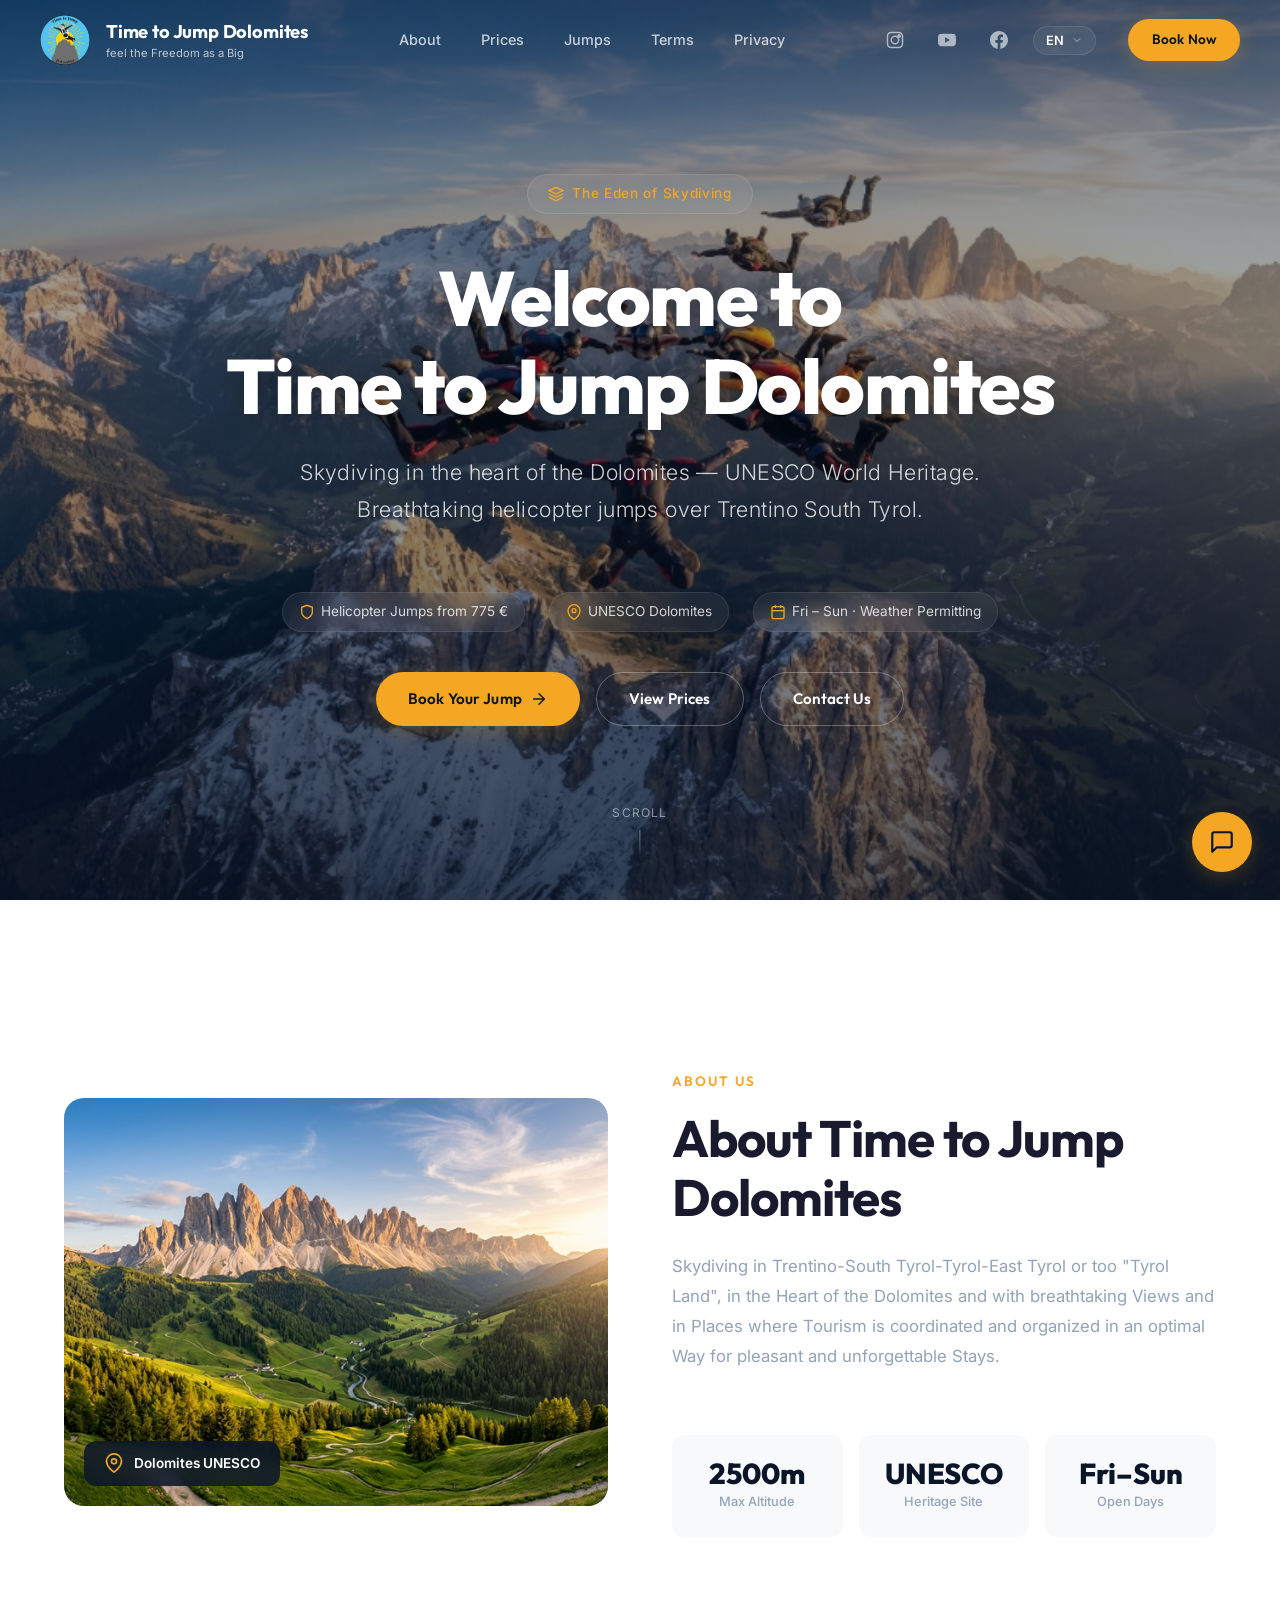
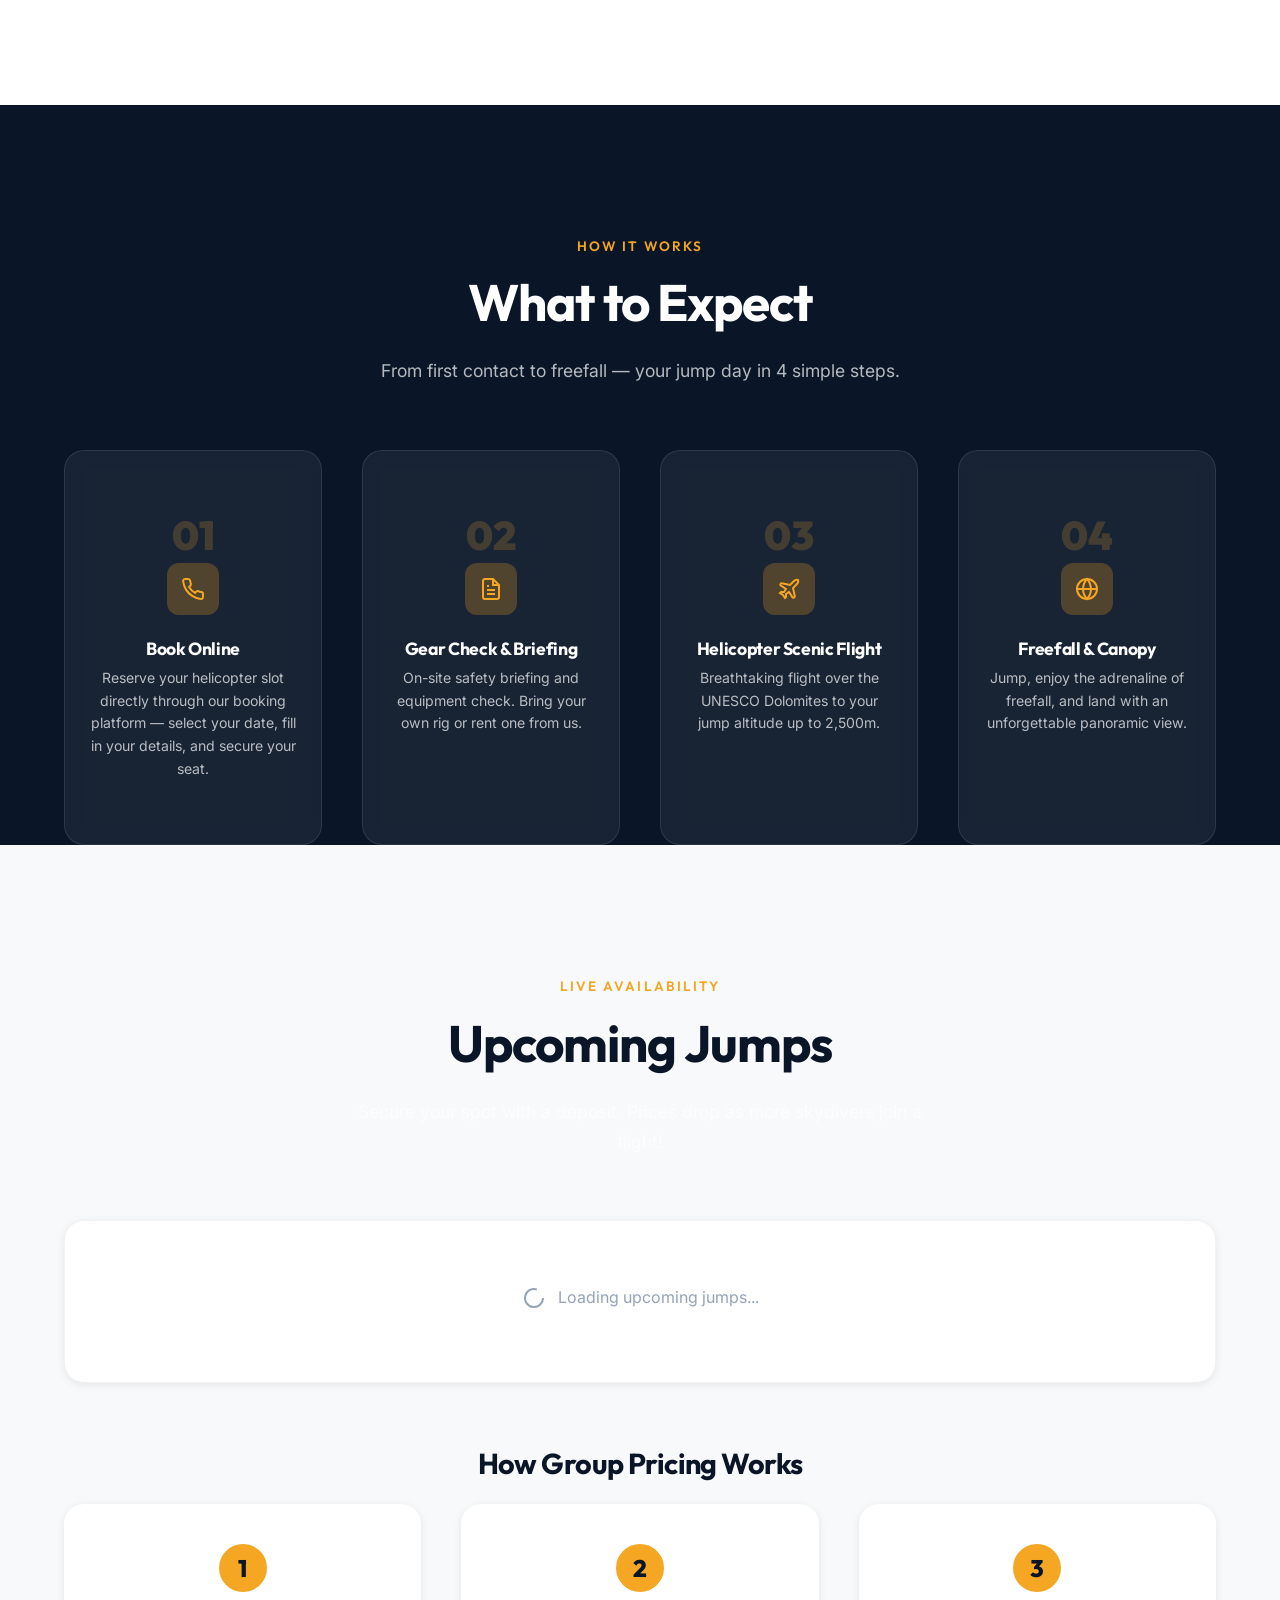
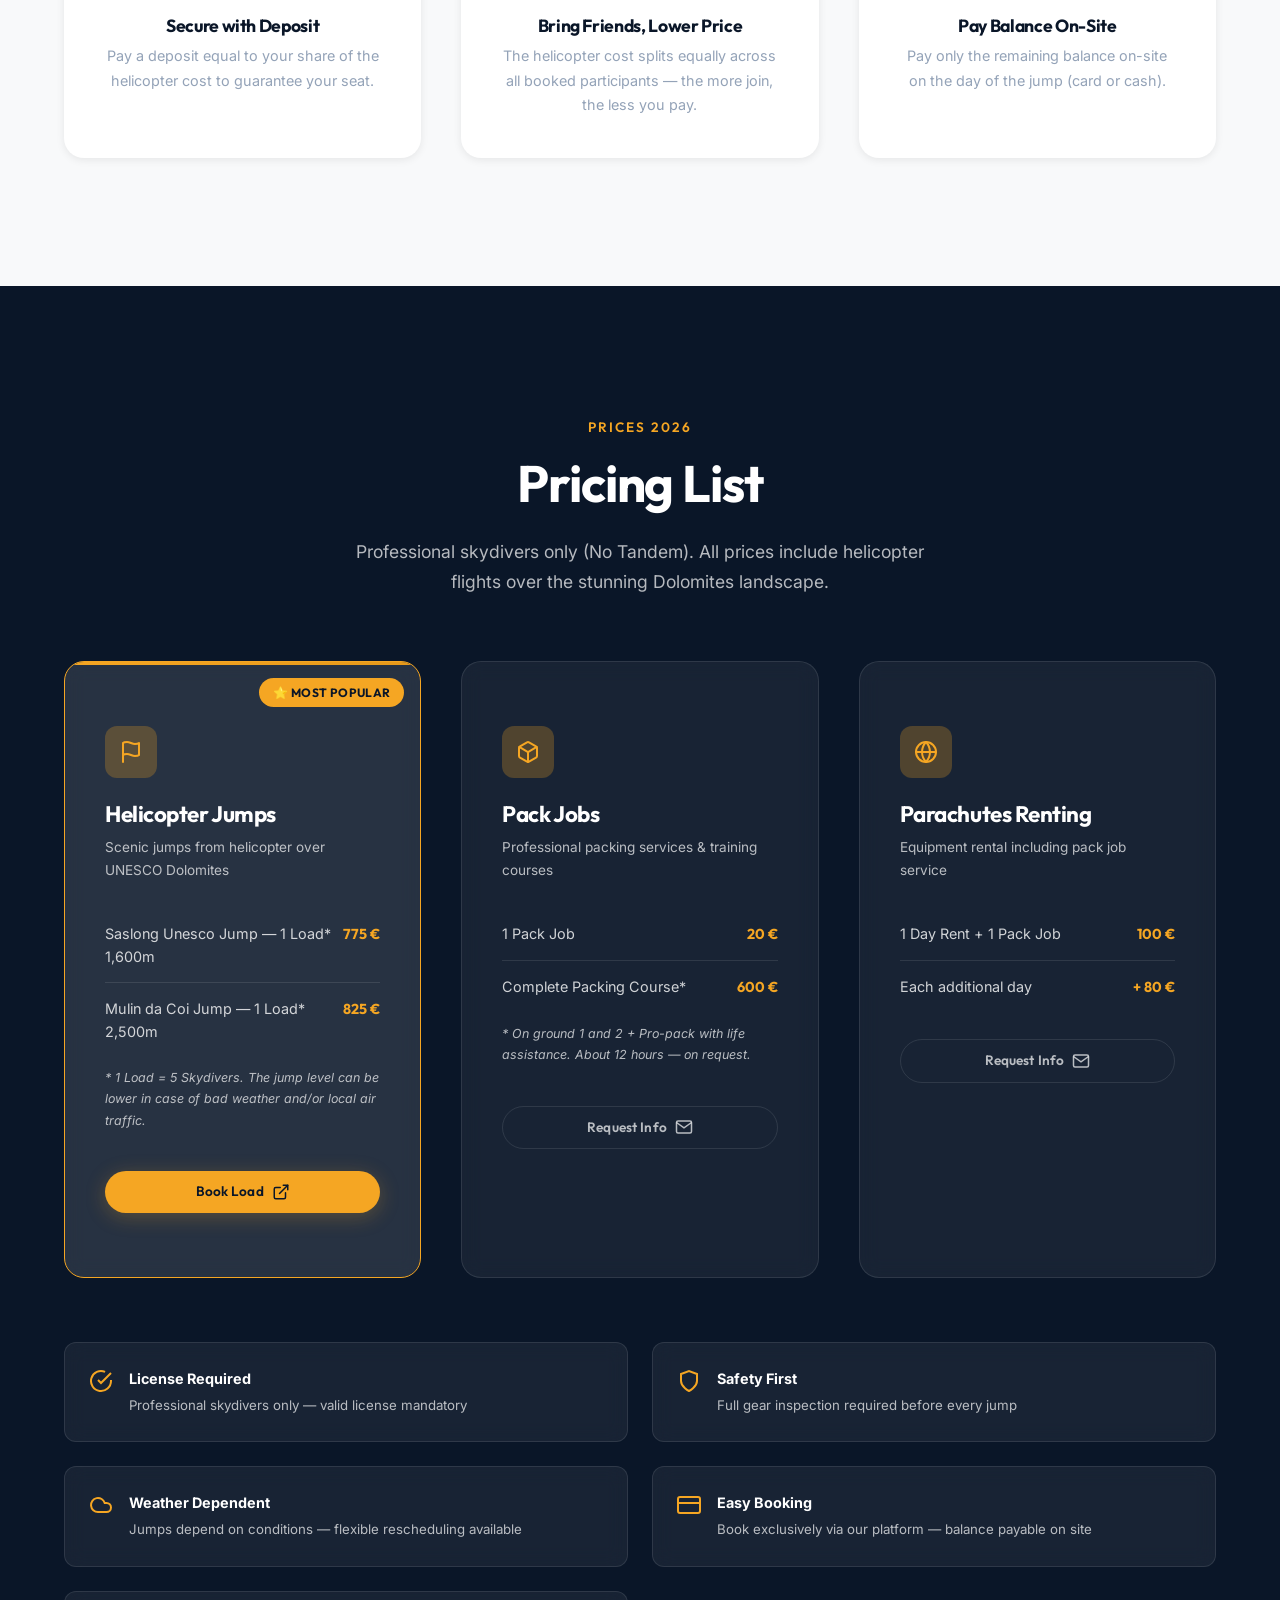
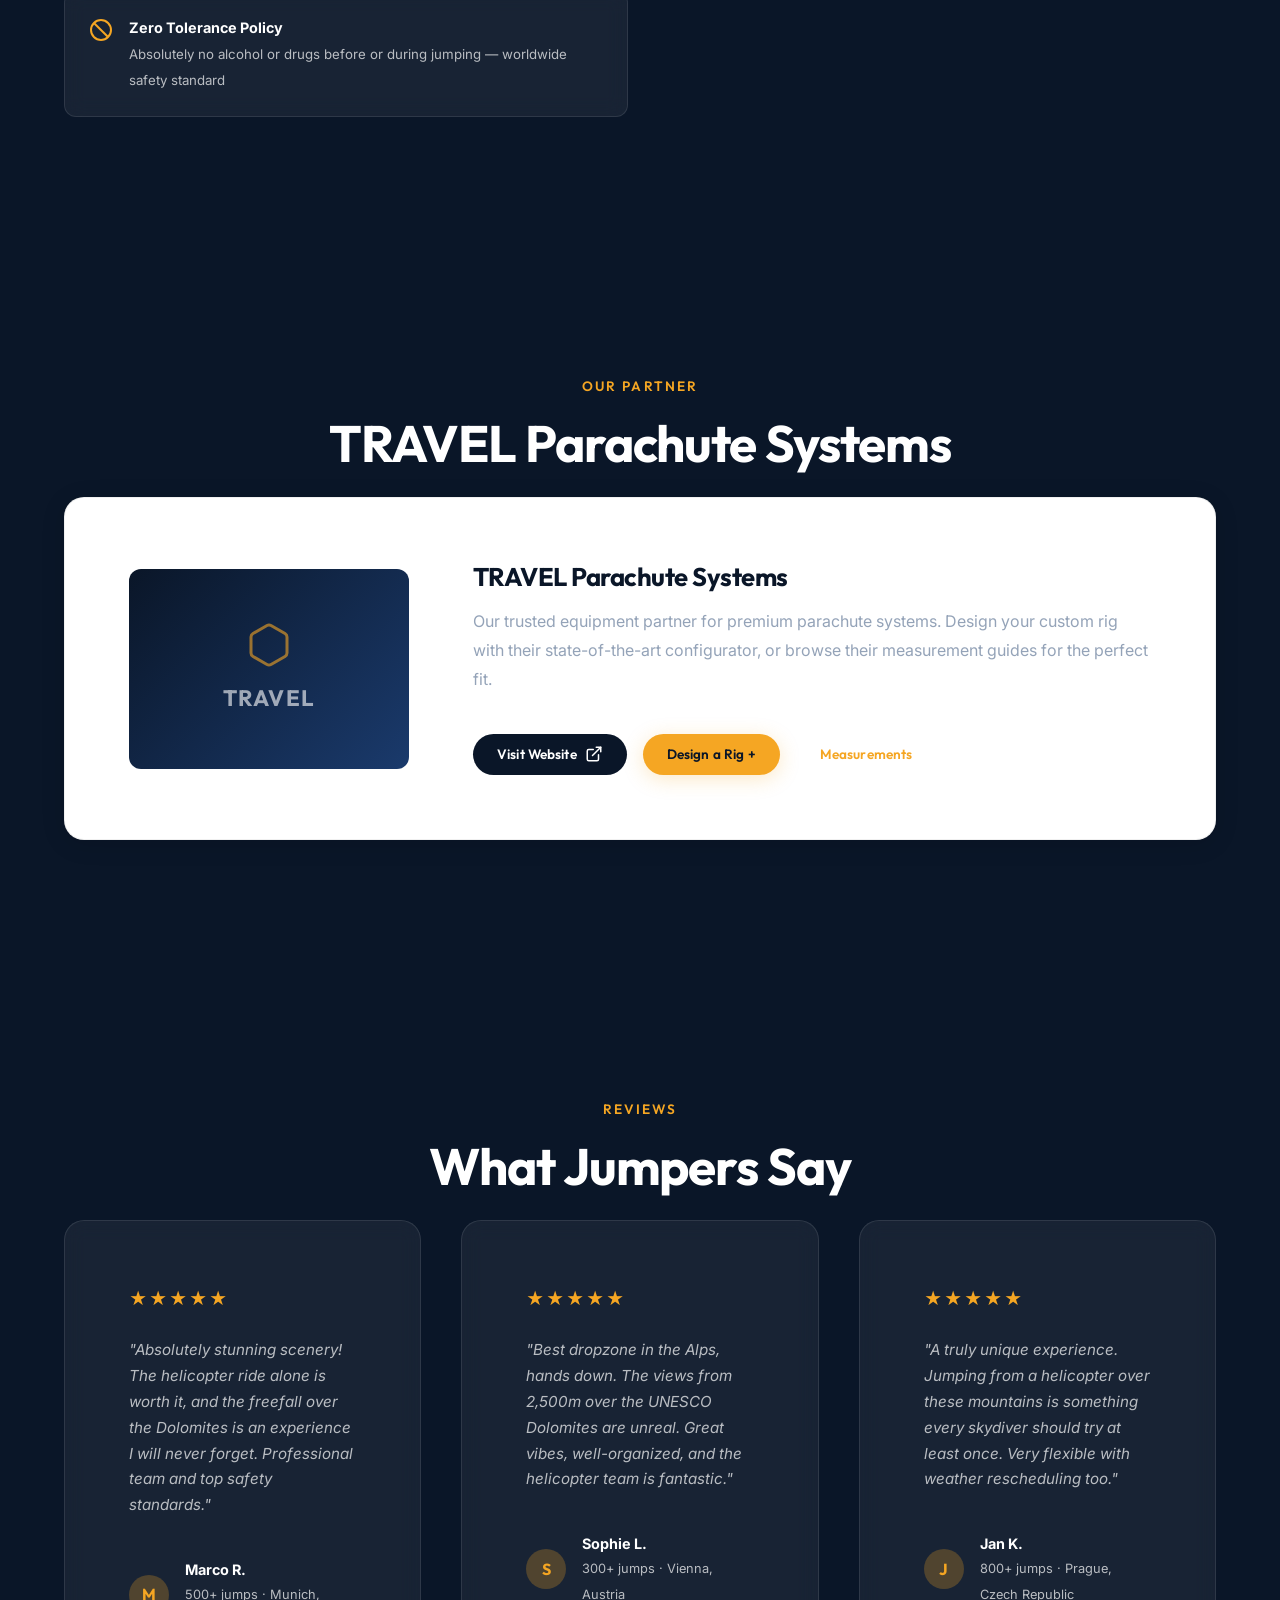
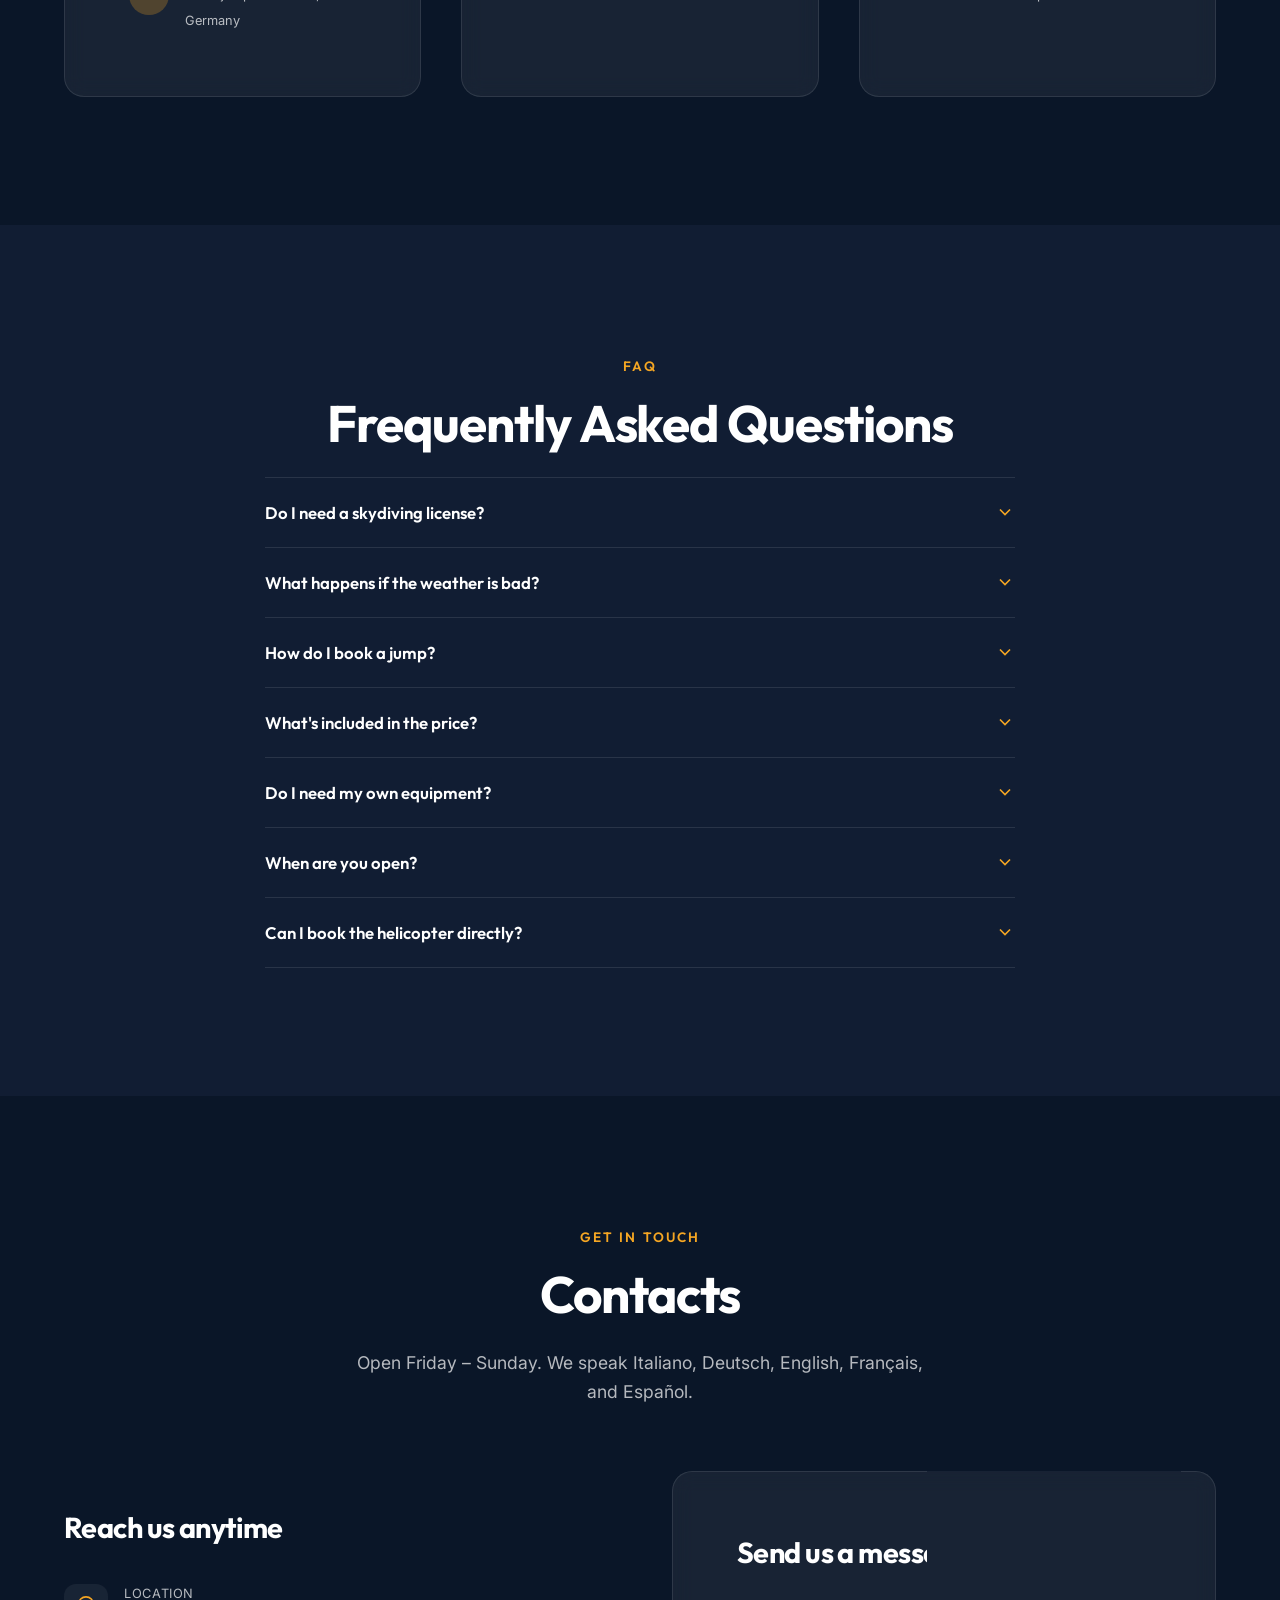
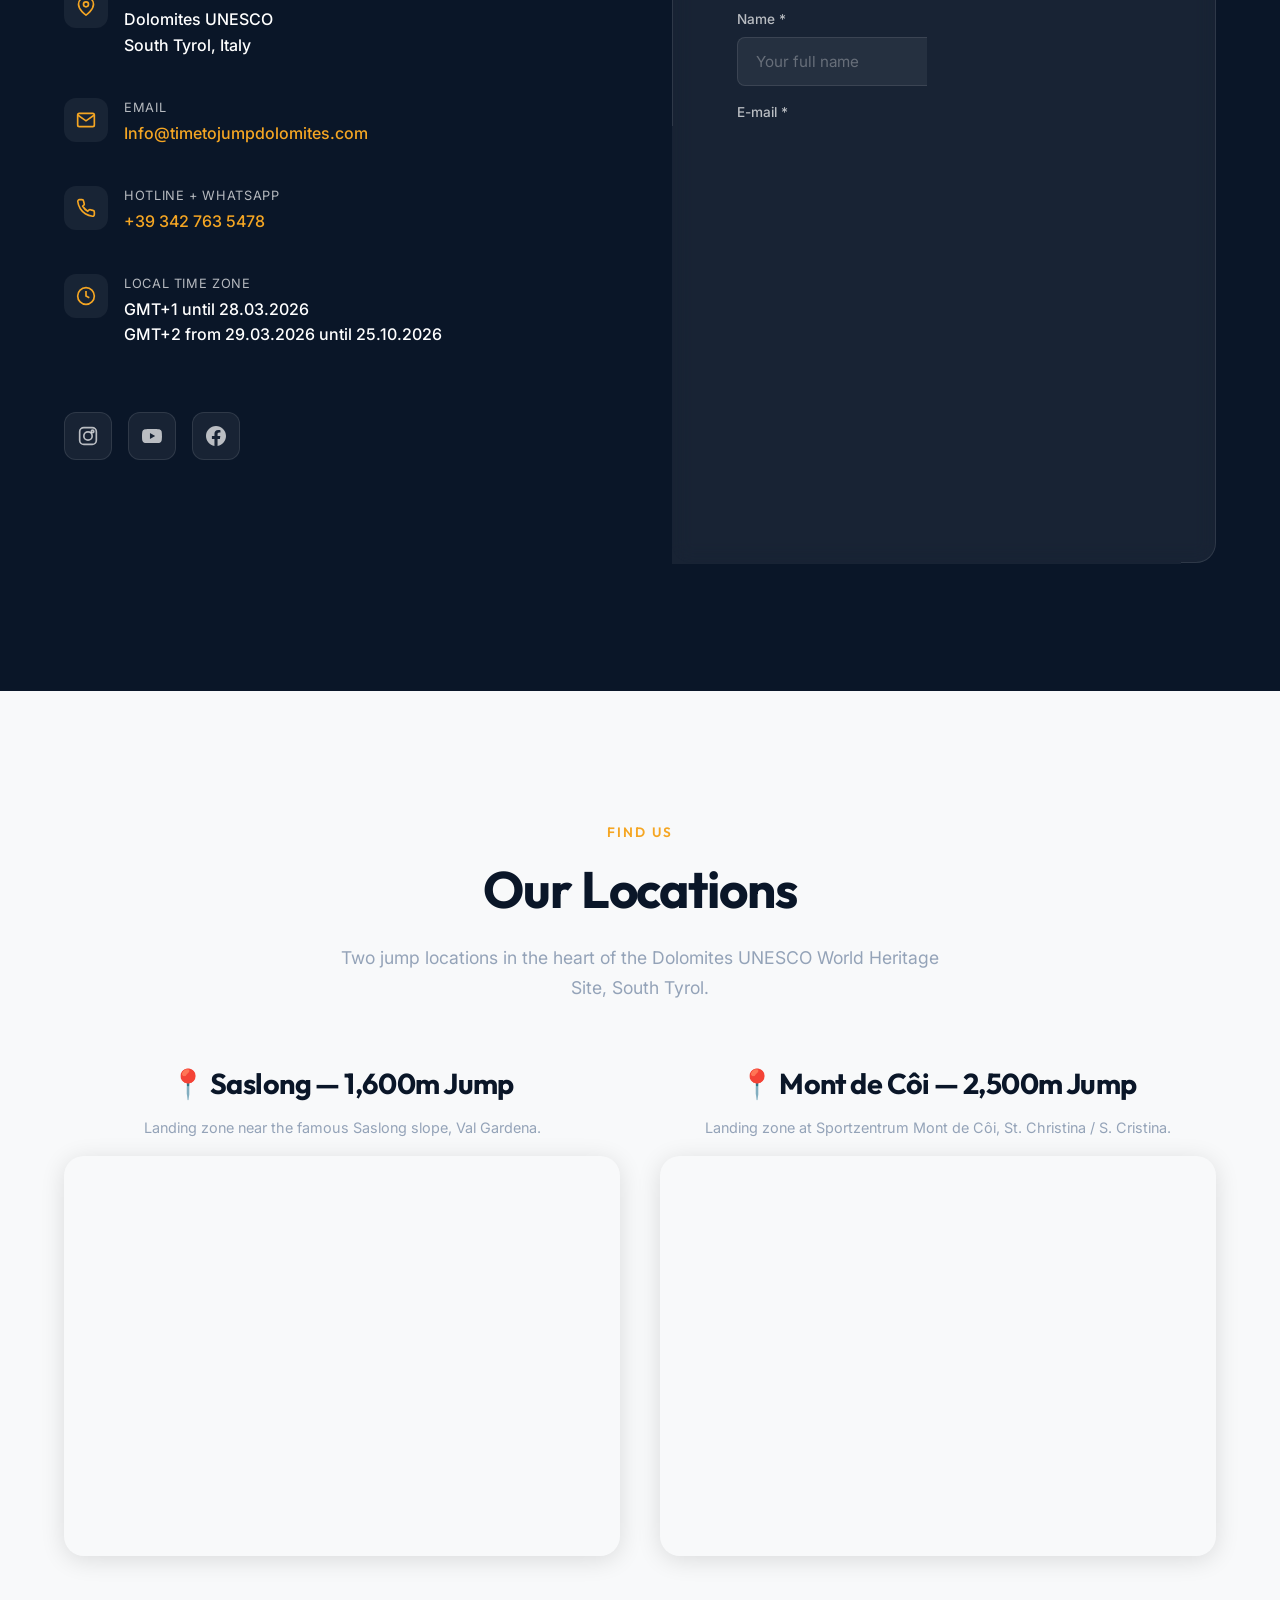
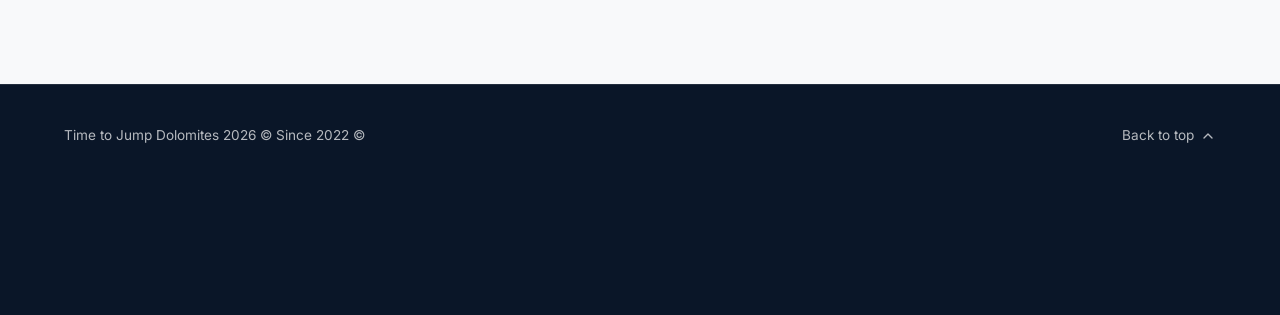
==== commit 60f290b8: "fix: Remove App nav link from desktop and mobile navigation" ====
--- a/public/index.html
+++ b/public/index.html
@@ -28,7 +28,6 @@
         <a href="#about" class="navbar__link" data-i18n="nav.about">About</a>
         <a href="#pricing" class="navbar__link" data-i18n="nav.prices">Prices</a>
         <a href="#upcoming" class="navbar__link" data-i18n="nav.jumps">Jumps</a>
-        <a href="https://app.timetojumpdolomites.com" class="navbar__link" target="_blank" rel="noopener">App</a>
         <a href="terms.html" class="navbar__link" data-i18n="nav.terms">Terms</a>
         <a href="privacy.html" class="navbar__link" data-i18n="nav.privacy">Privacy</a>
       </div>
@@ -62,7 +61,6 @@
       <a href="#about" class="navbar__link" data-i18n="nav.about">About</a>
       <a href="#pricing" class="navbar__link" data-i18n="nav.prices">Prices</a>
       <a href="#upcoming" class="navbar__link" data-i18n="nav.jumps">Jumps</a>
-      <a href="https://app.timetojumpdolomites.com" class="navbar__link" target="_blank" rel="noopener">App</a>
       <a href="terms.html" class="navbar__link" data-i18n="nav.terms">Terms</a>
       <a href="privacy.html" class="navbar__link" data-i18n="nav.privacy">Privacy</a>
       <div class="lang-dropdown lang-dropdown--mobile" id="langDropdownMobile">
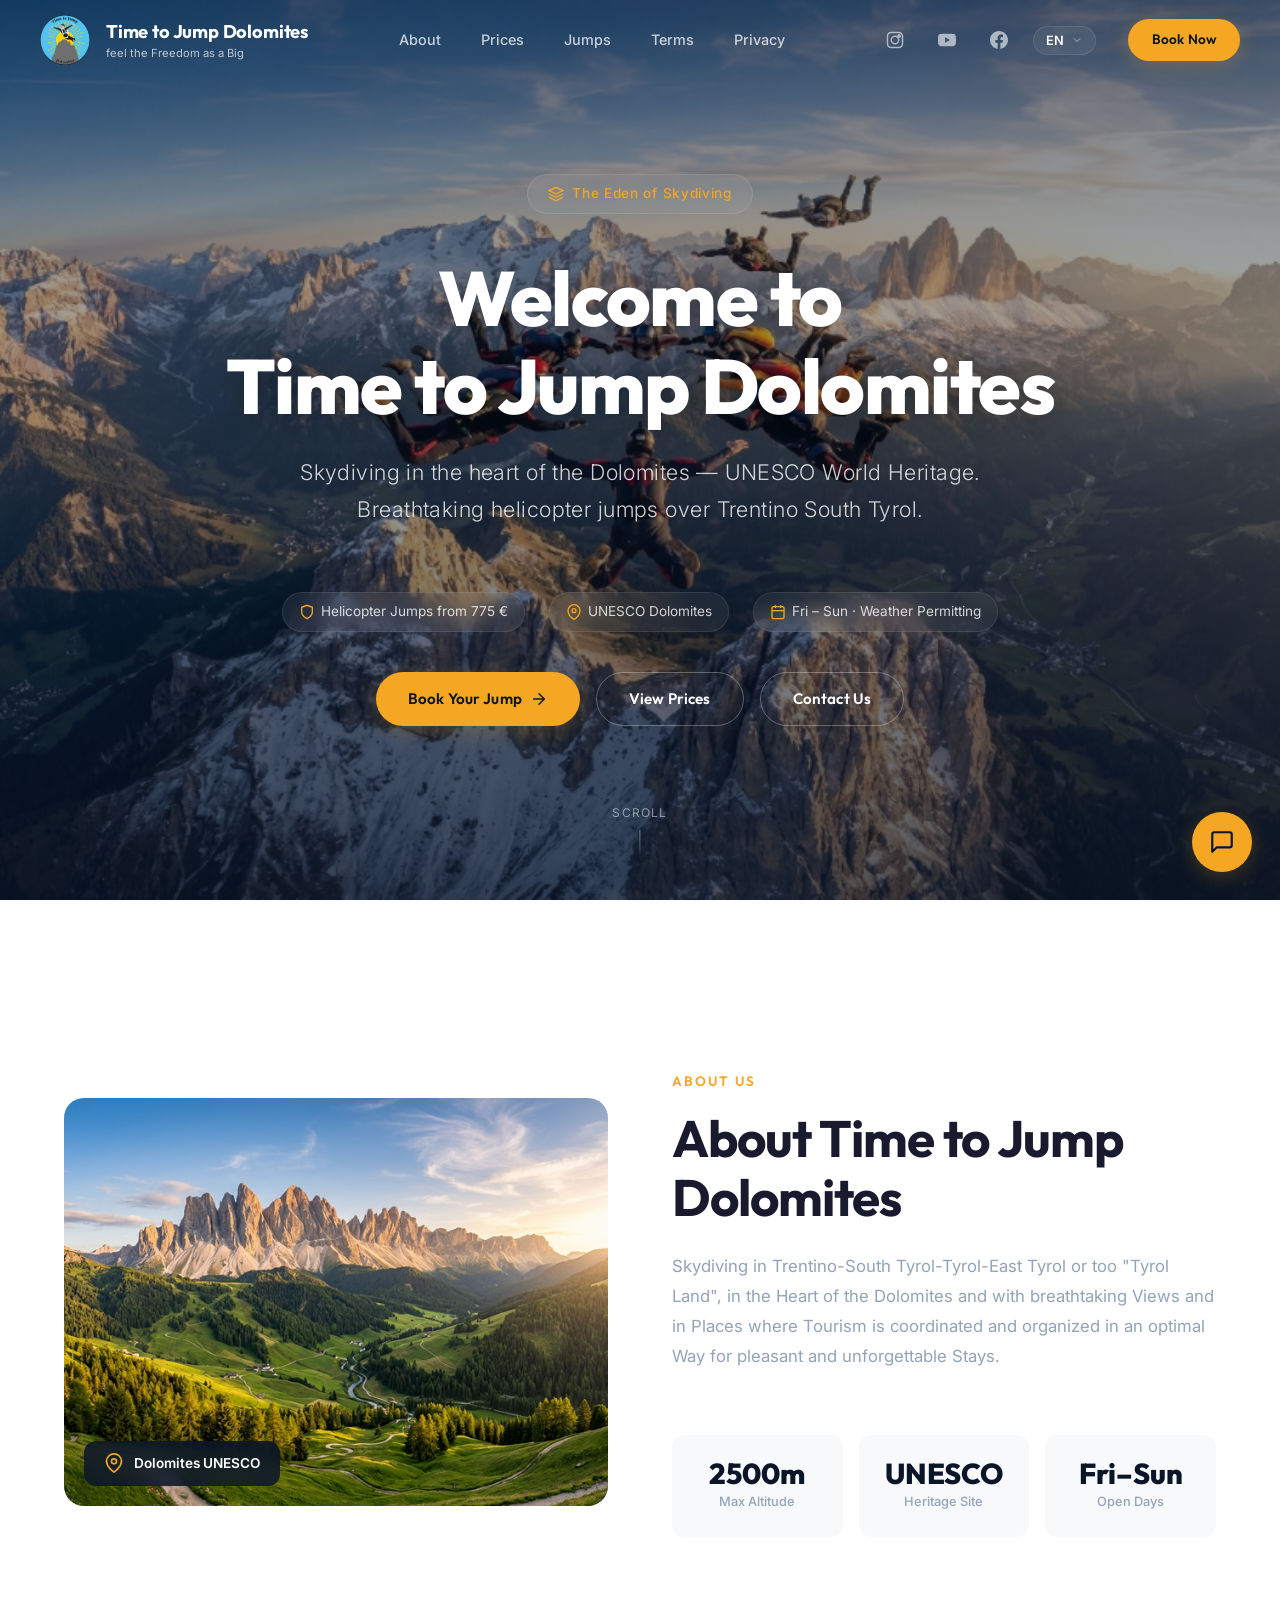
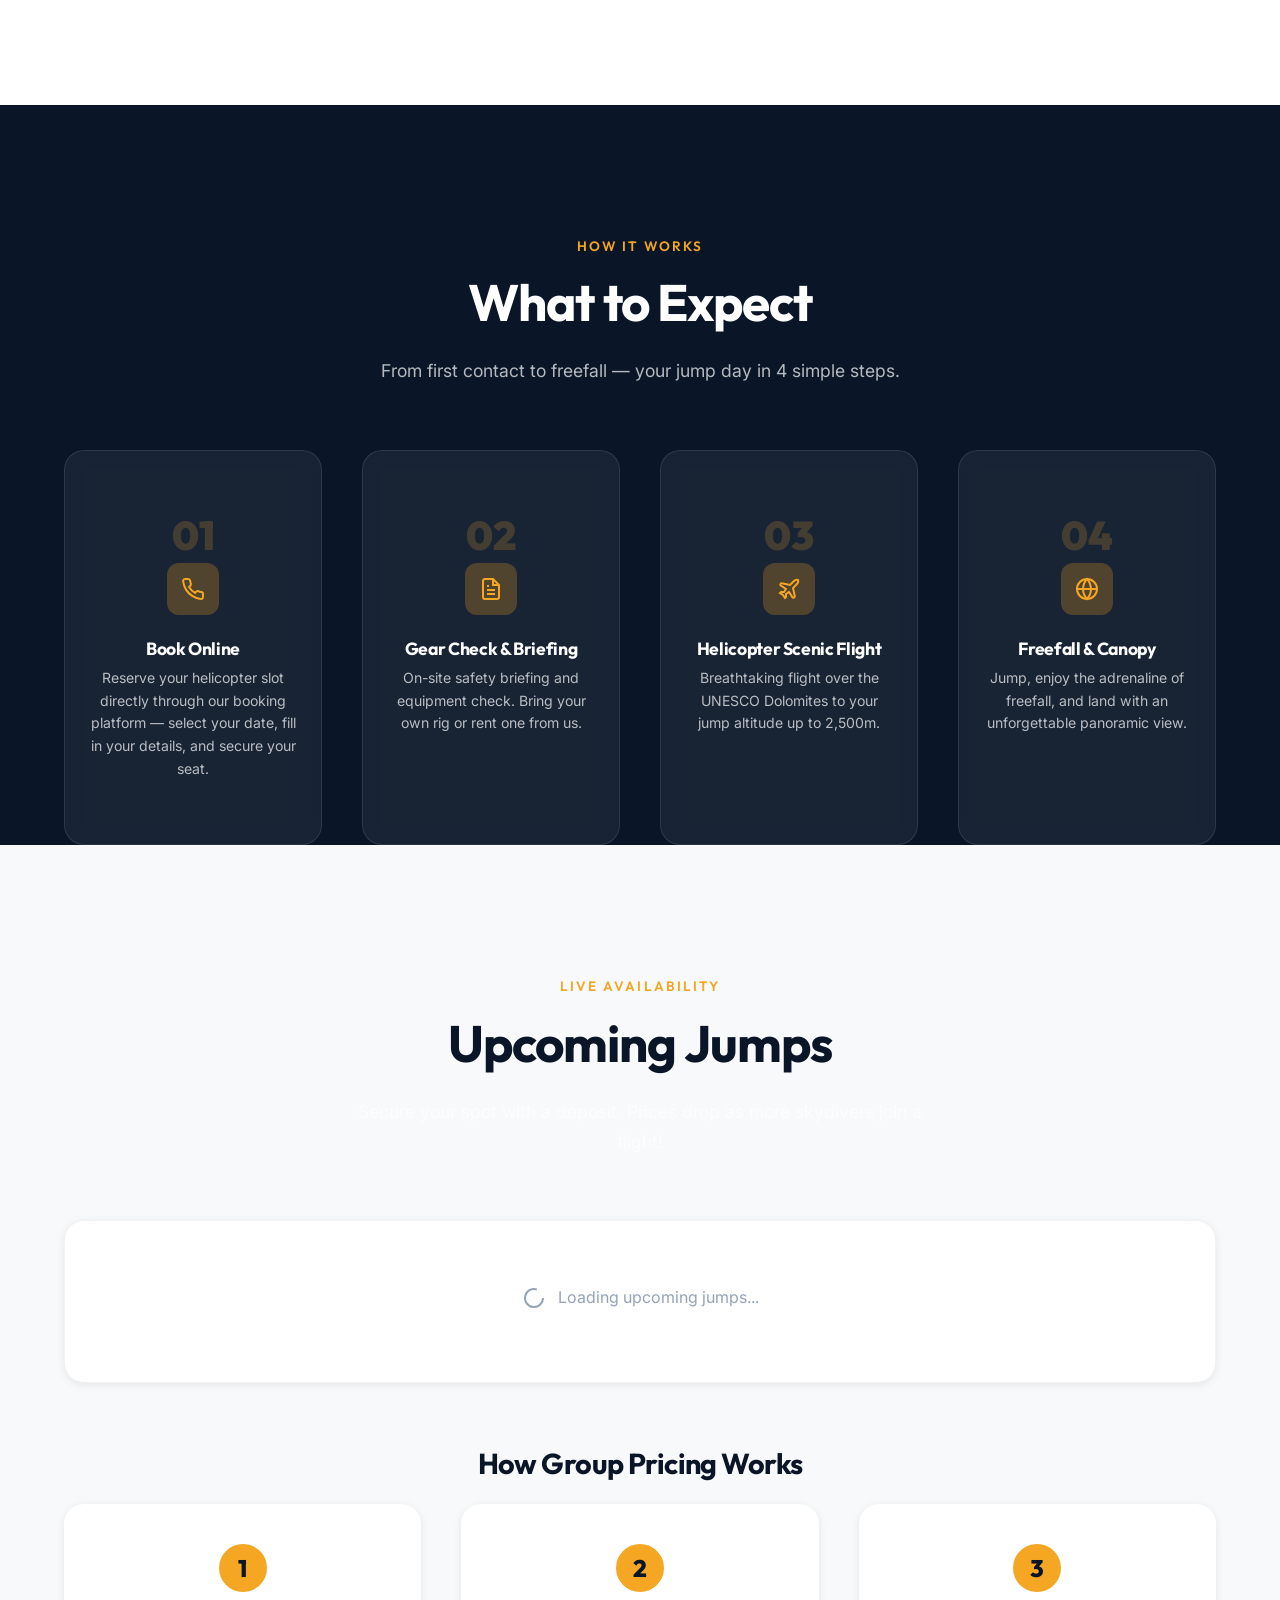
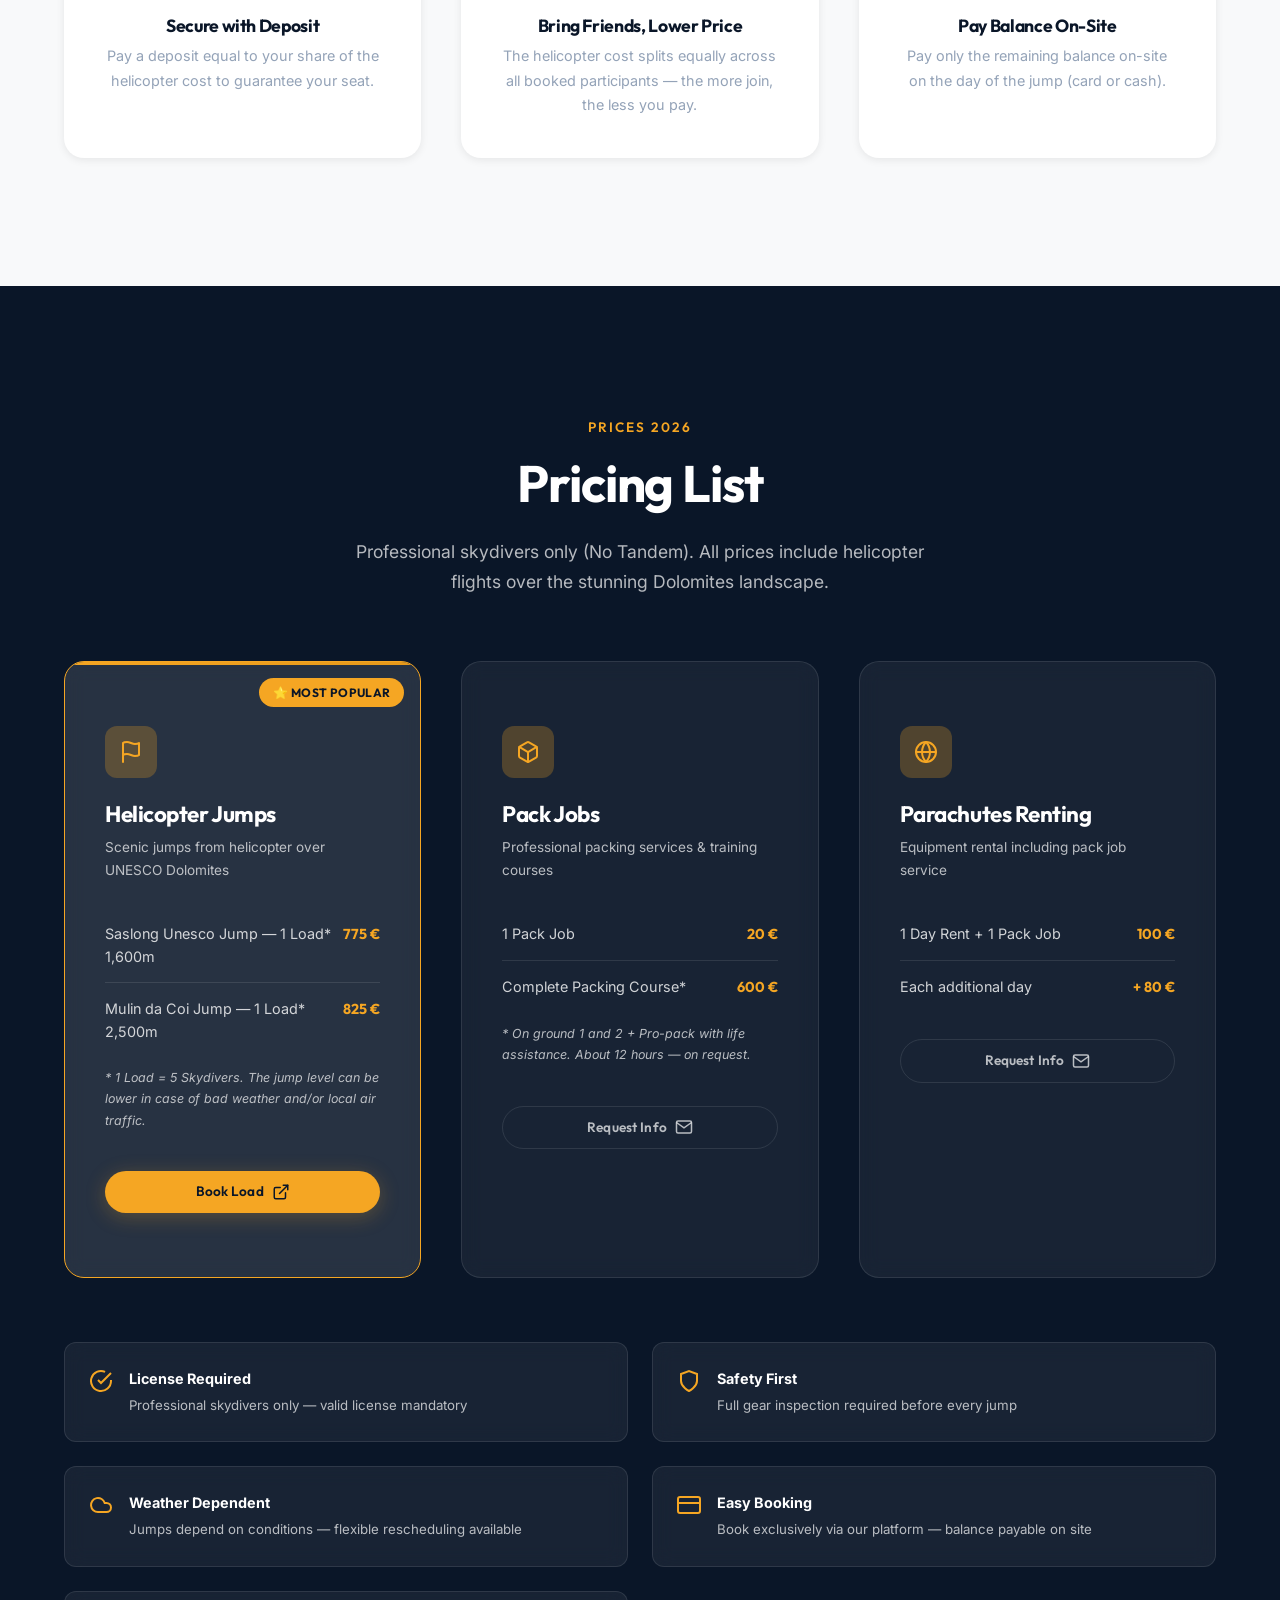
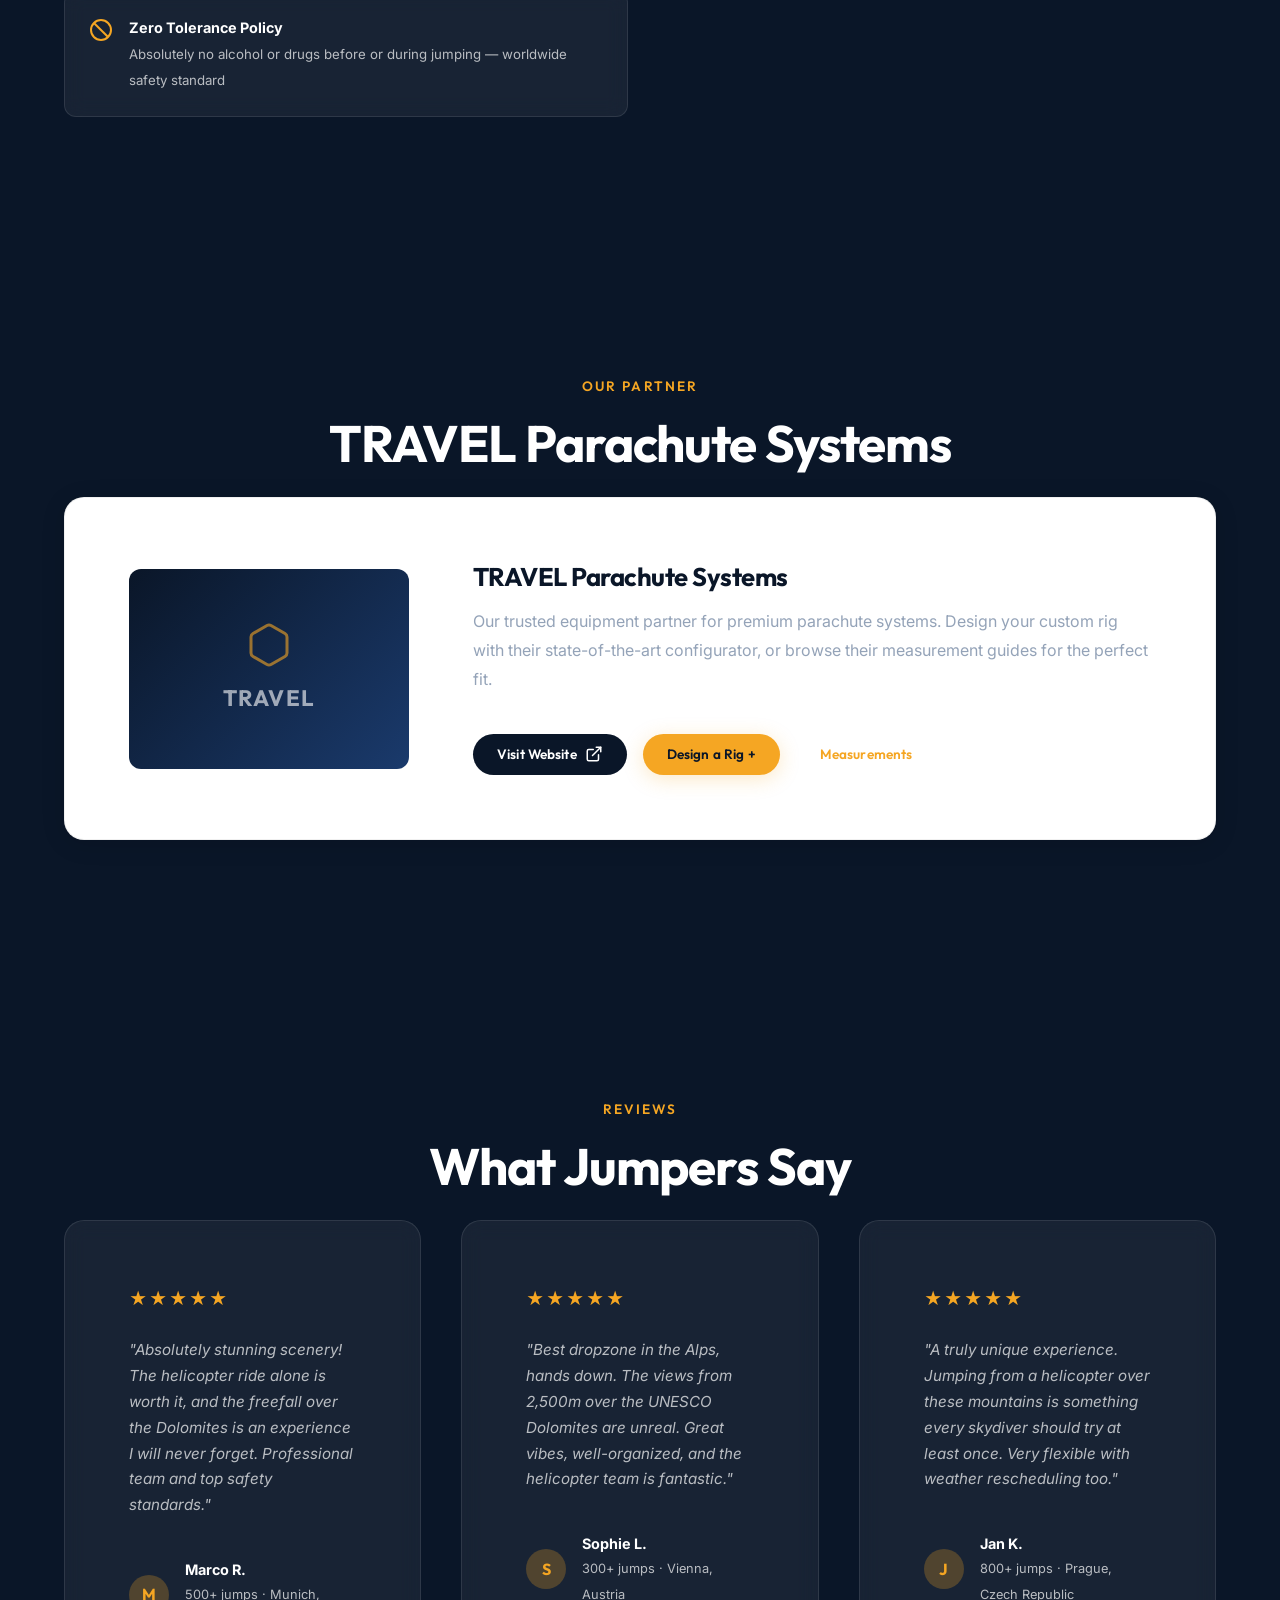
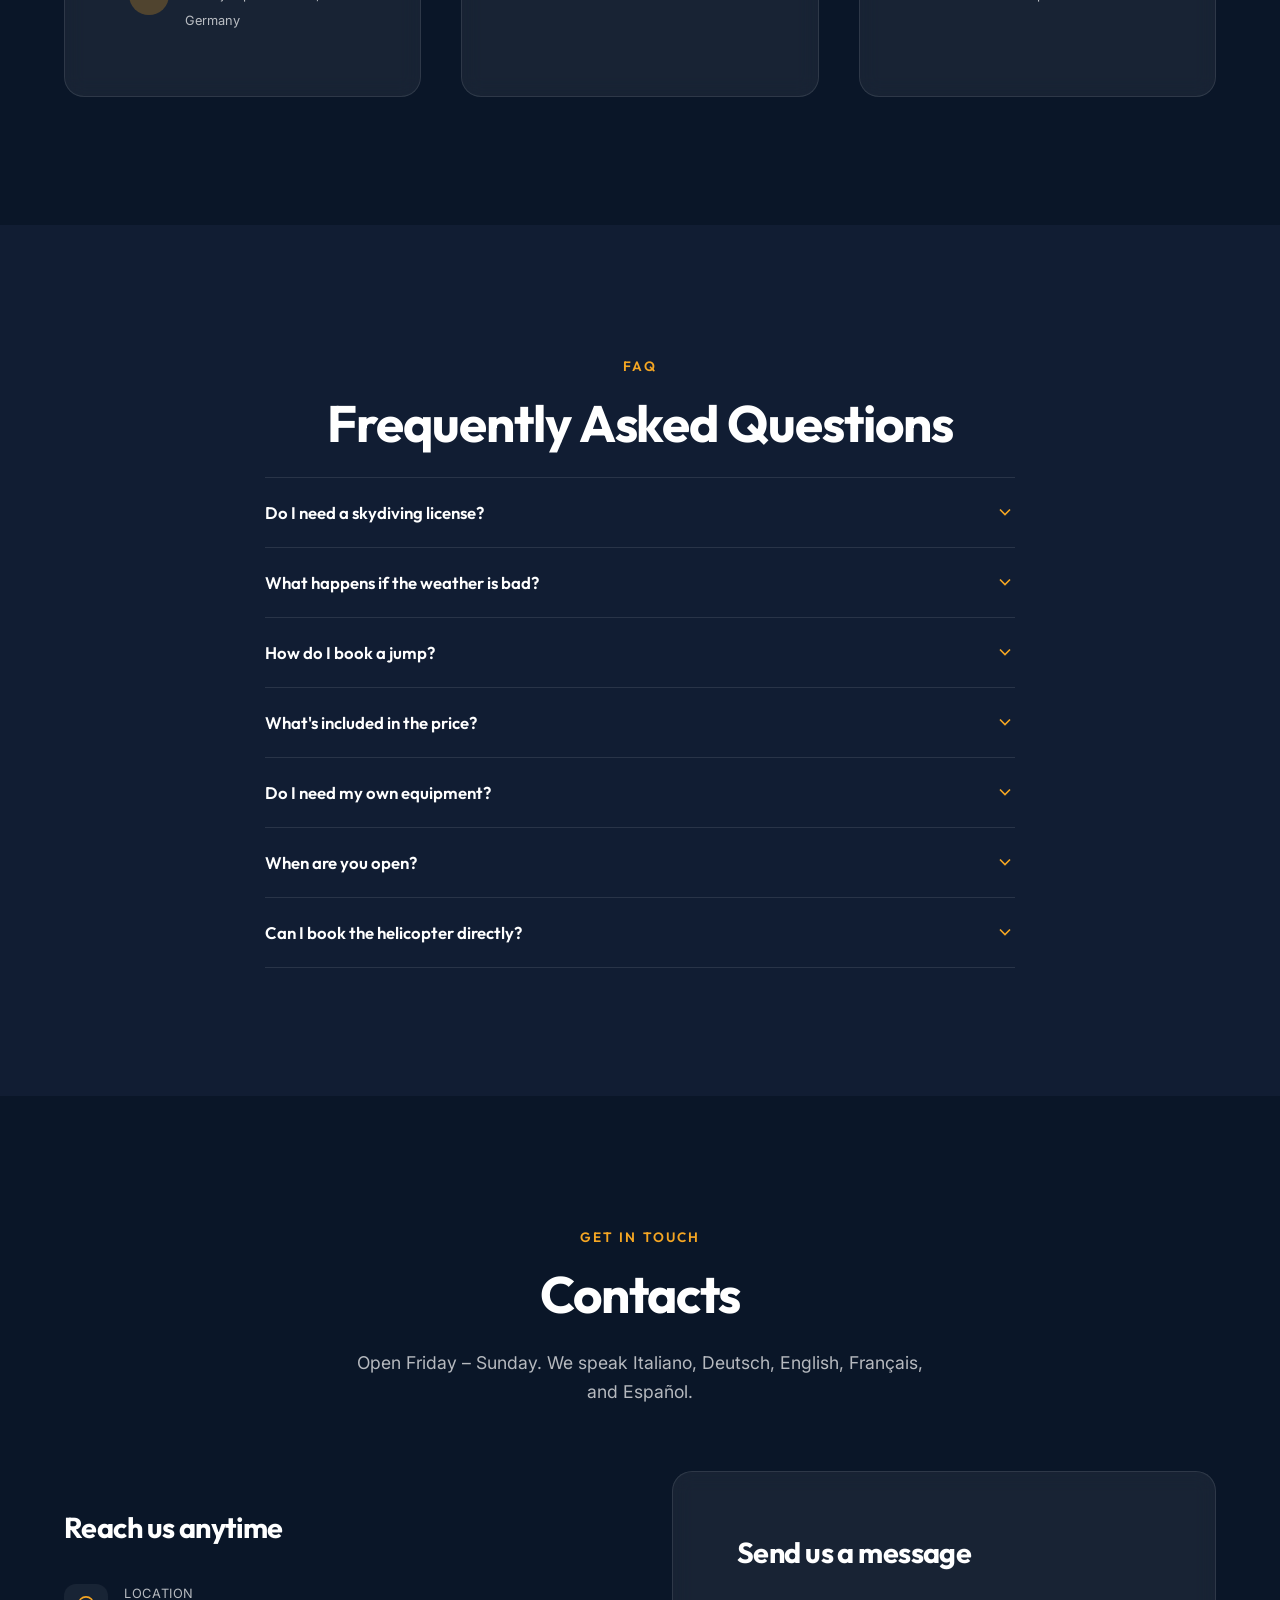
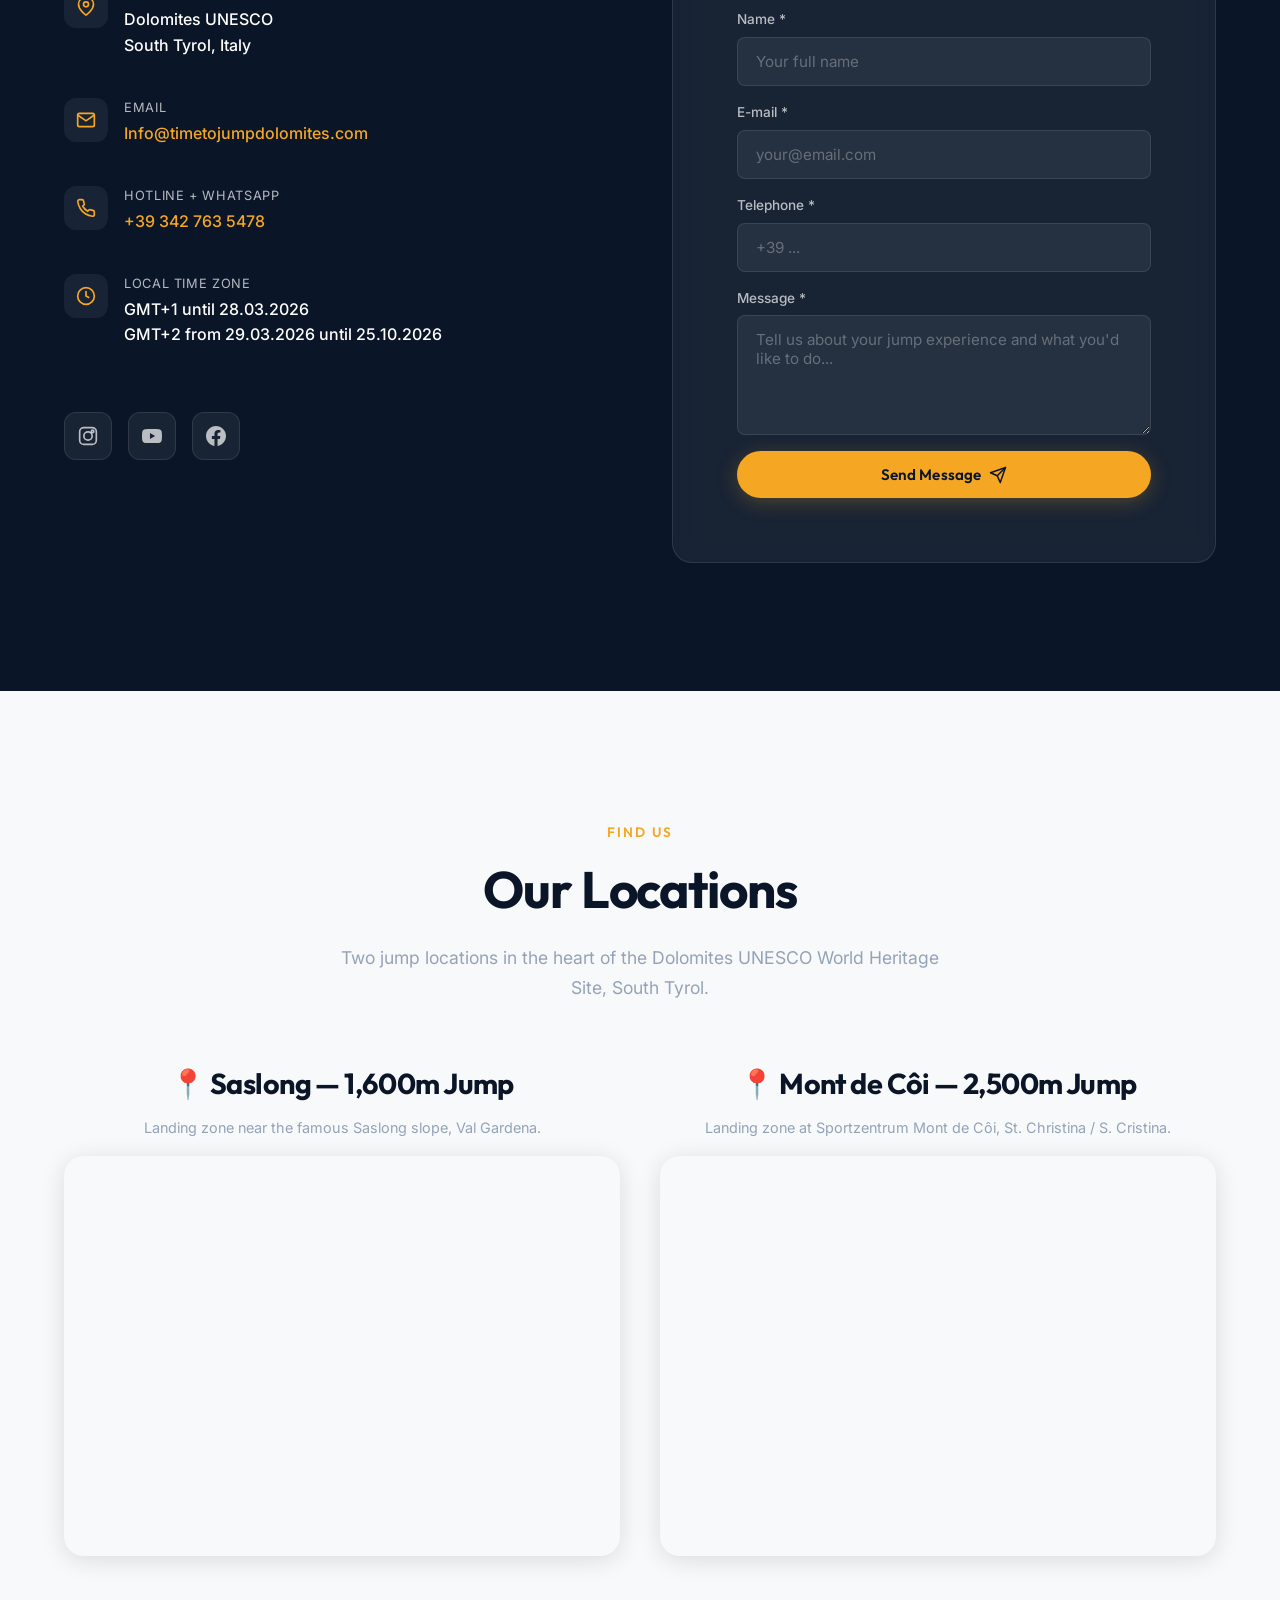
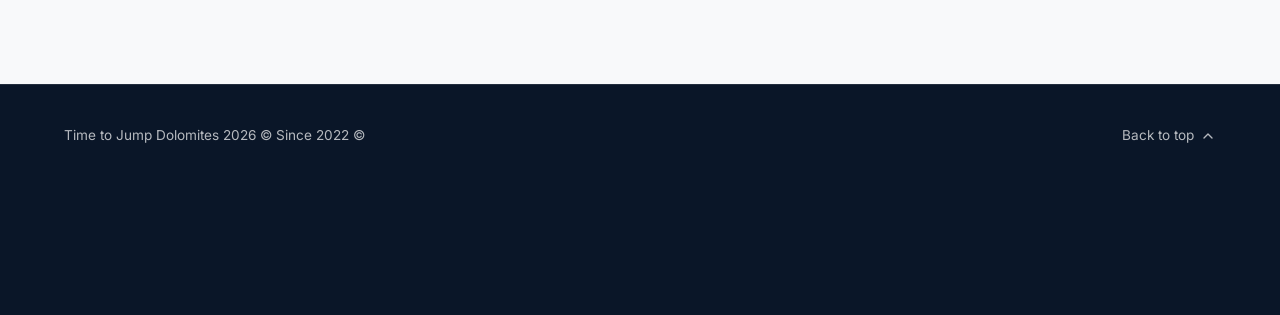
==== commit 6a44fc3a: "feat: Phase 2.1+2.2 COMPLETED — Edge Function, Frontend Integration, Group Booking 1. Edge Function " ====
--- a/public/index.html
+++ b/public/index.html
@@ -724,6 +724,28 @@
 
       <form id="setupIntentForm">
         <input type="hidden" id="bookingEventId" name="eventId">
+
+        <!-- Group Booking Section -->
+        <div class="group-booking-section" style="margin-bottom:20px;">
+          <div class="group-booking-toggle" style="display:flex;align-items:center;gap:12px;padding:12px 16px;background:rgba(255,255,255,0.05);border-radius:12px;border:1px solid rgba(255,255,255,0.1);cursor:pointer;" id="groupBookingToggle">
+            <input type="checkbox" name="isGroupLeader" id="isGroupLeader" style="width:18px;height:18px;accent-color:var(--color-accent);cursor:pointer;">
+            <label for="isGroupLeader" style="cursor:pointer;flex:1;">
+              <strong data-i18n="booking.groupLeader">I'm booking for a group</strong>
+              <p style="margin:2px 0 0;font-size:0.8rem;color:var(--color-text-muted);" data-i18n="booking.groupLeaderHint">Your friends will receive a link to fill in their own details.</p>
+            </label>
+          </div>
+          <div id="groupSizeWrapper" style="display:none;margin-top:12px;">
+            <label class="form-label" data-i18n="booking.groupSize">Group Size (including yourself)</label>
+            <select name="groupSize" class="form-input" id="groupSizeSelect" style="padding:10px 14px;">
+              <option value="2">2</option>
+              <option value="3">3</option>
+              <option value="4">4</option>
+              <option value="5">5</option>
+            </select>
+          </div>
+          <!-- Invite token field (shown when joining via invite link) -->
+          <input type="hidden" name="inviteToken" id="inviteTokenField" value="">
+        </div>
         
         <div class="form-group-grid">
           <div class="form-group">
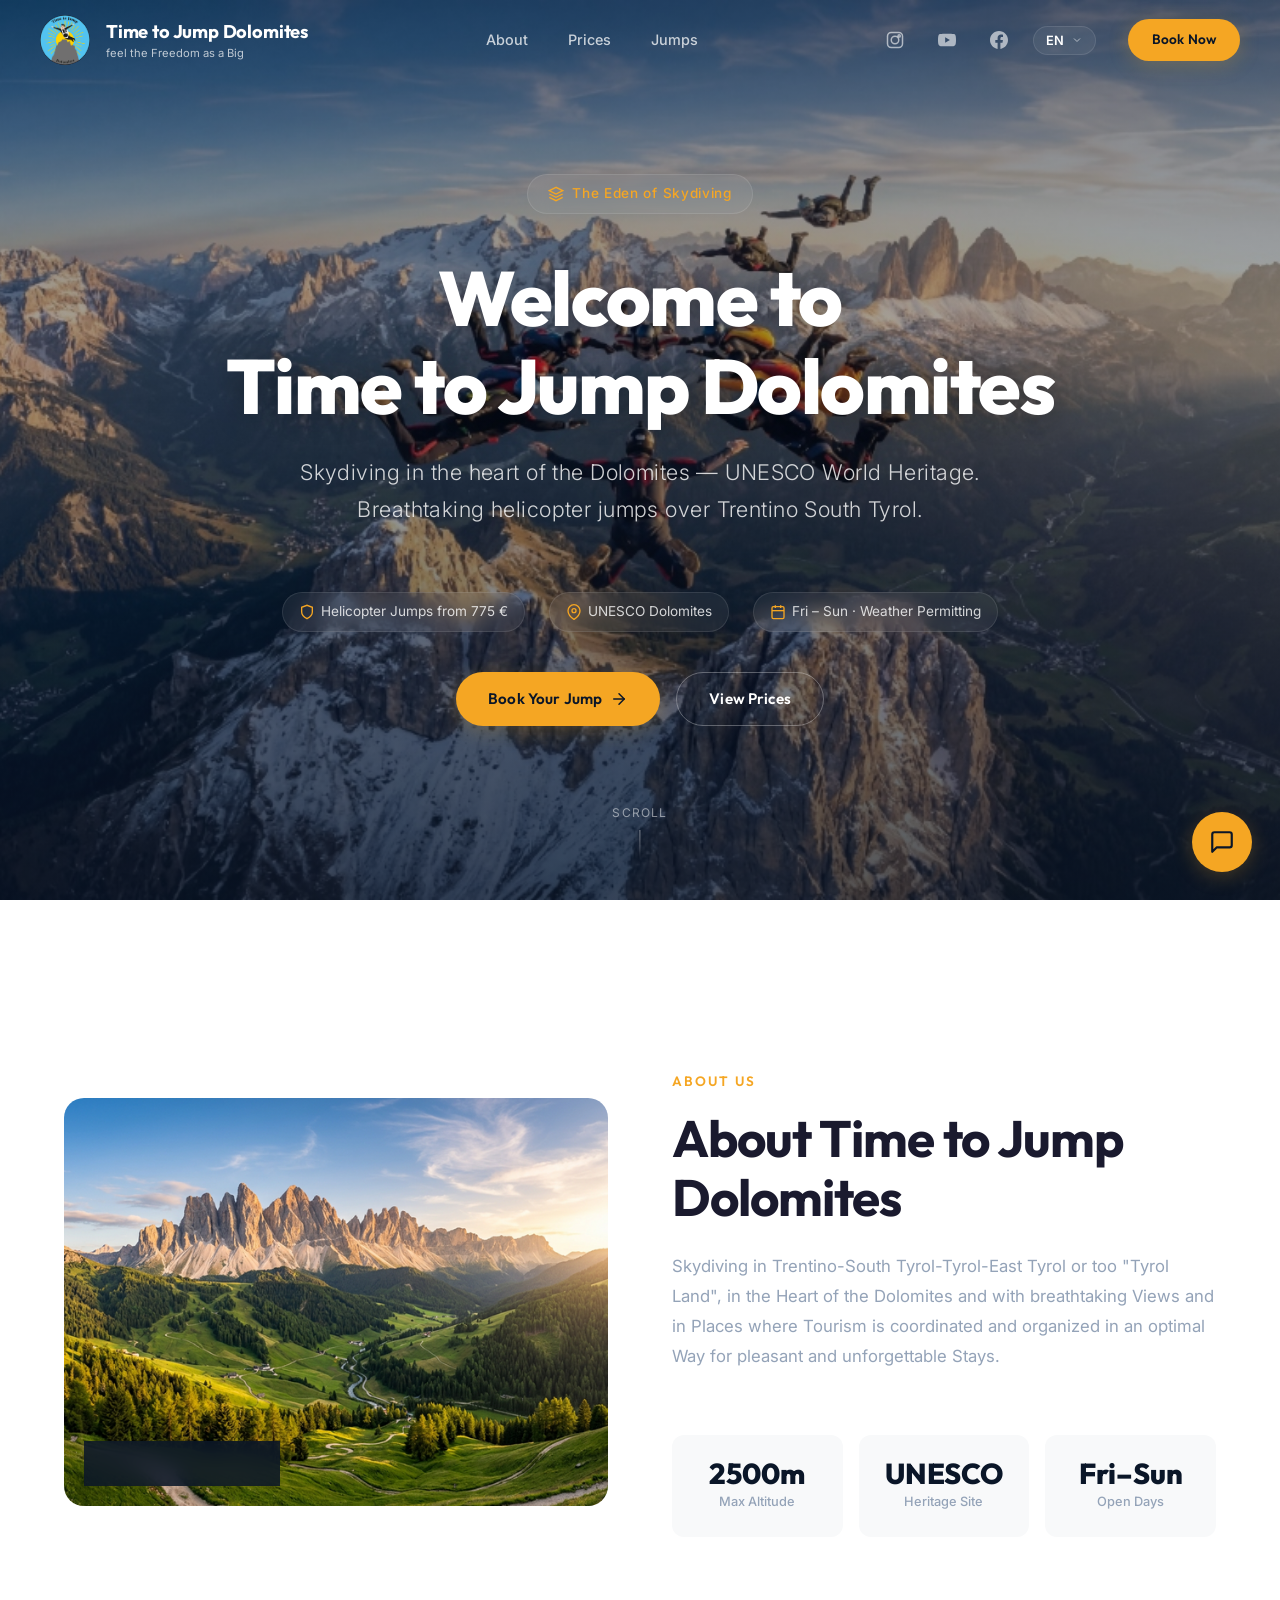
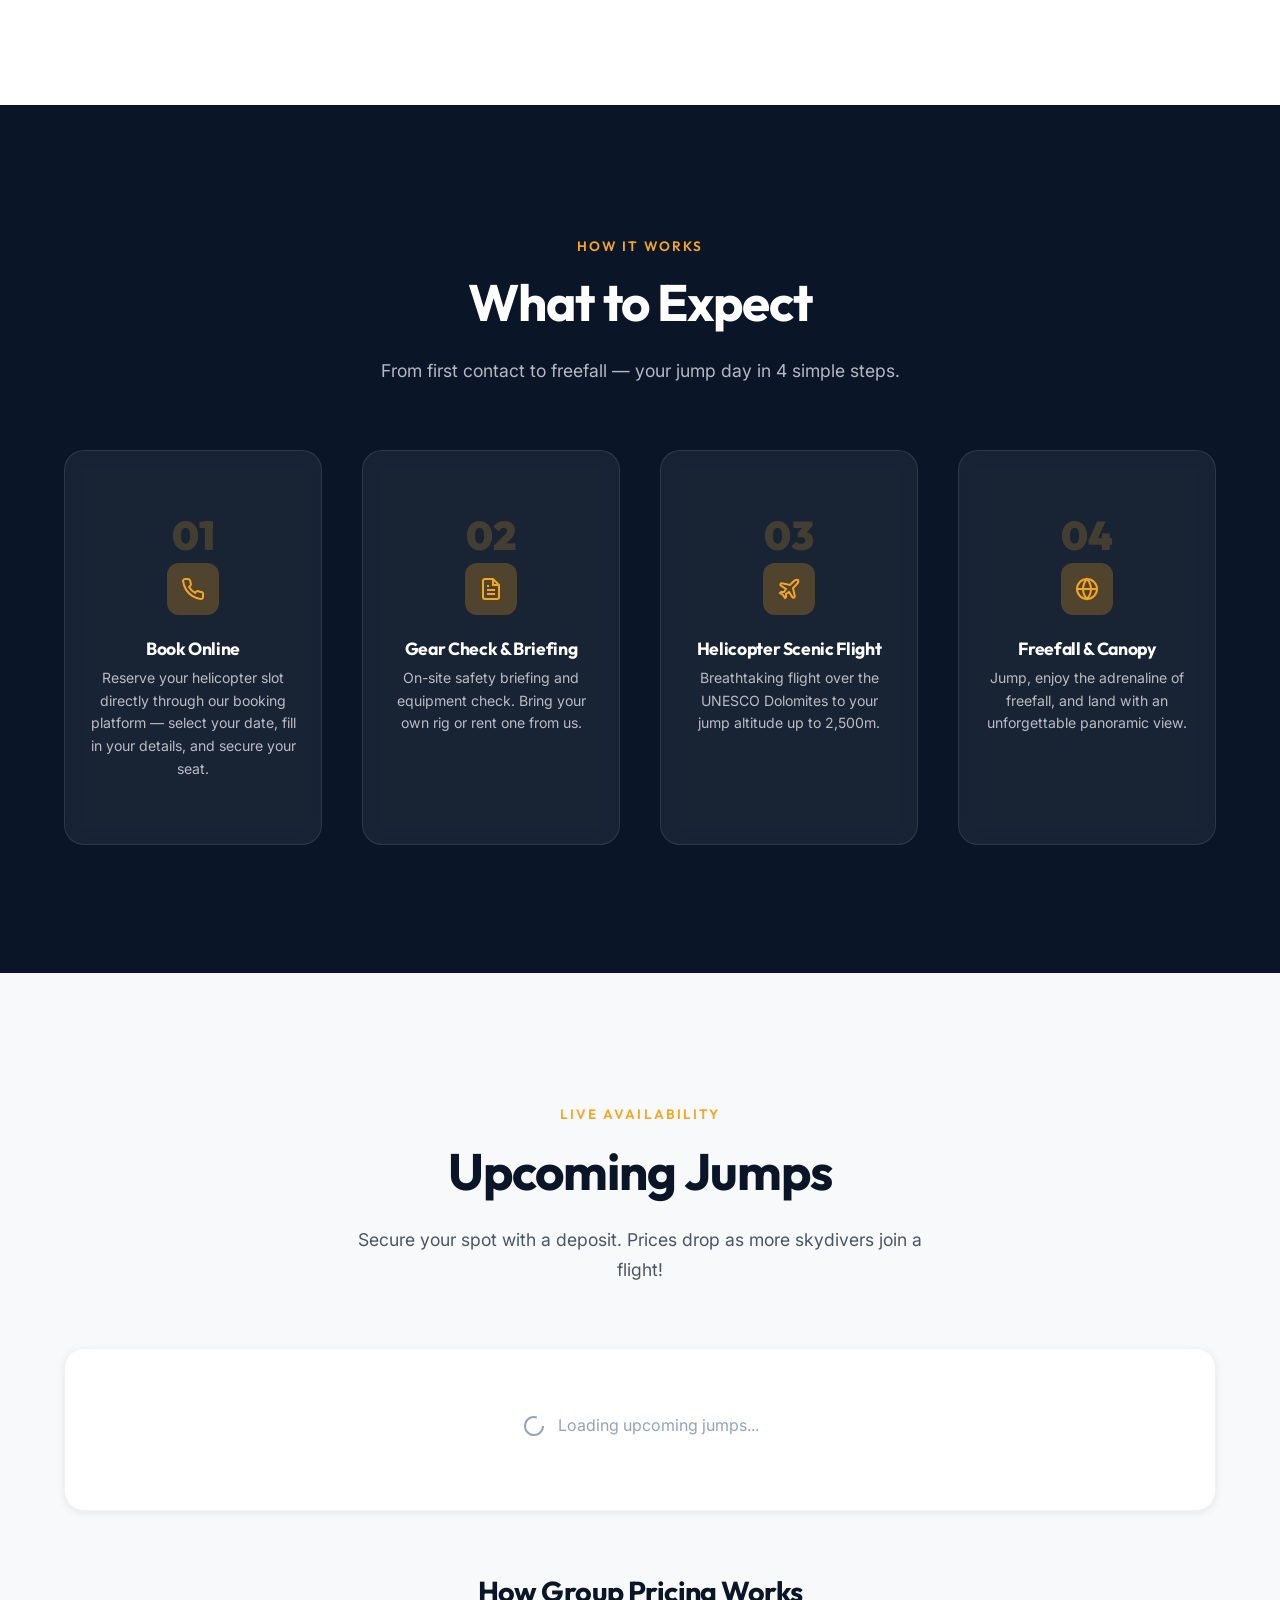
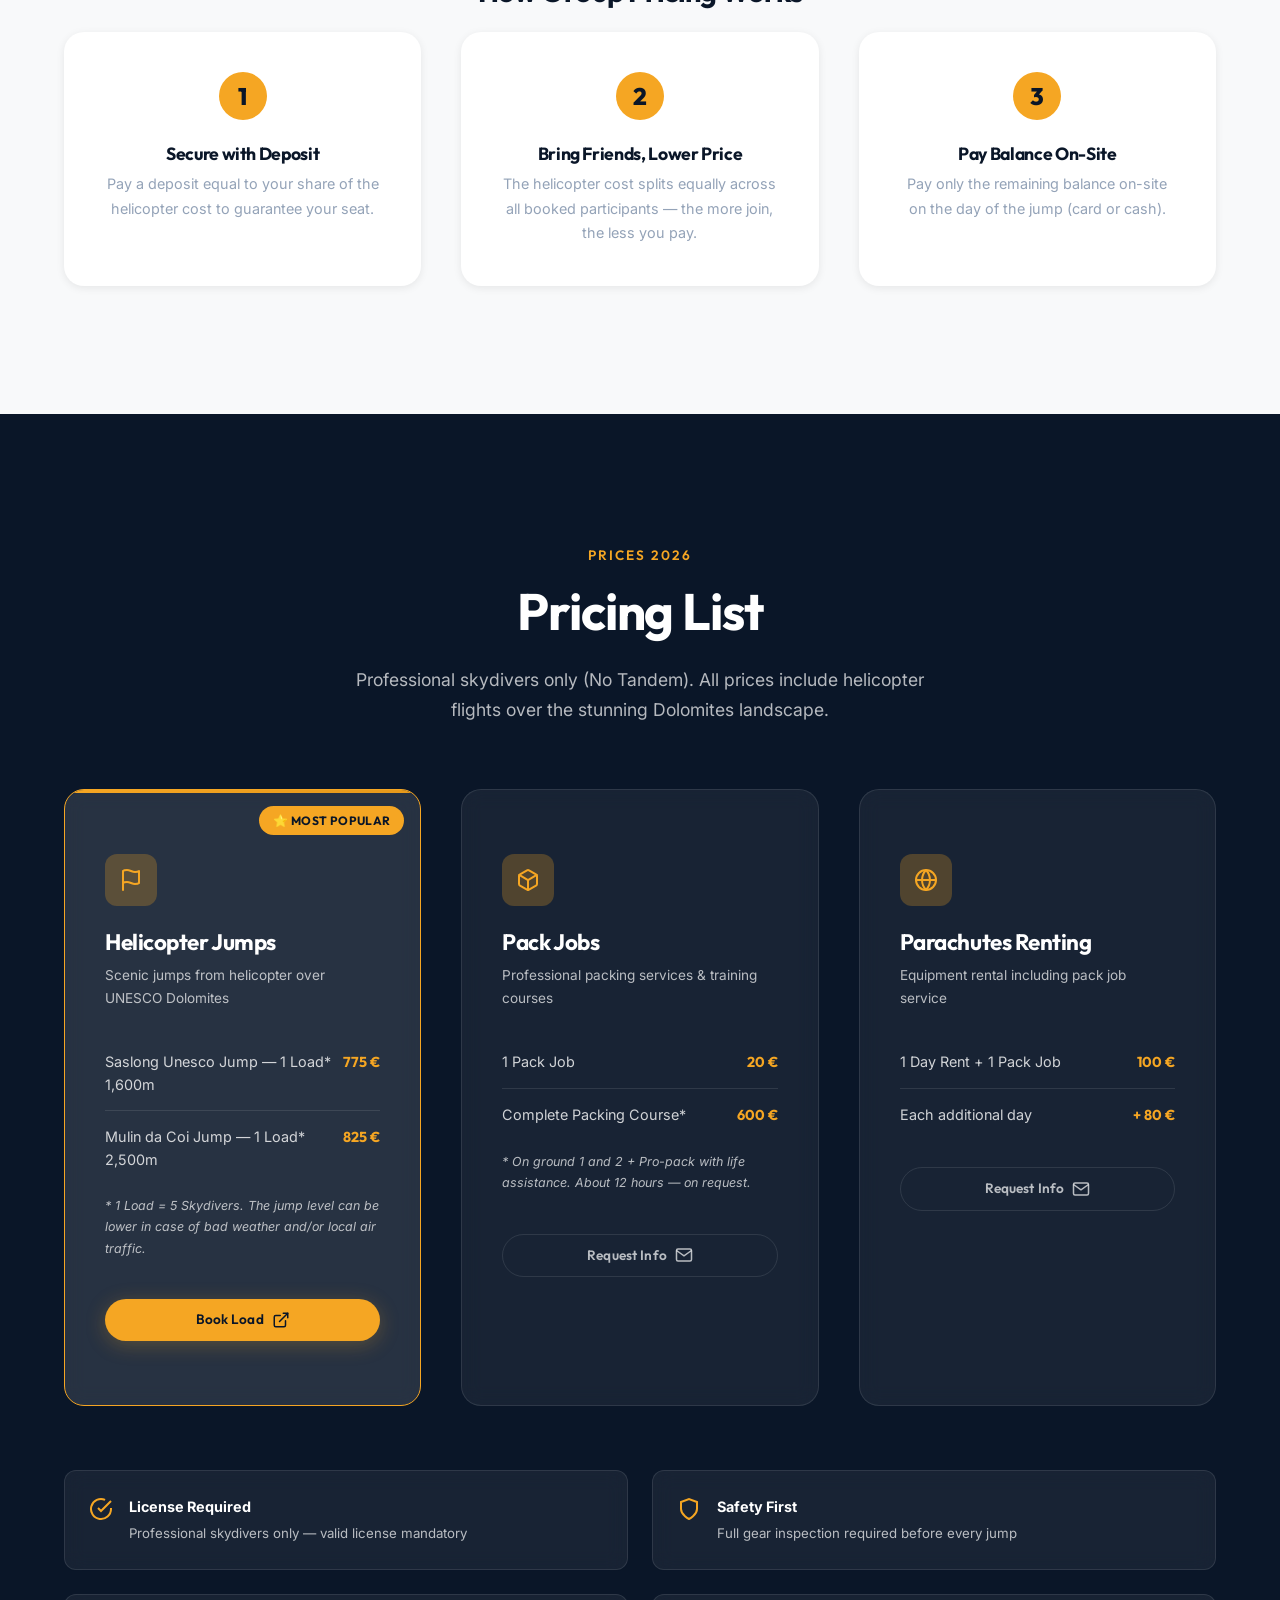
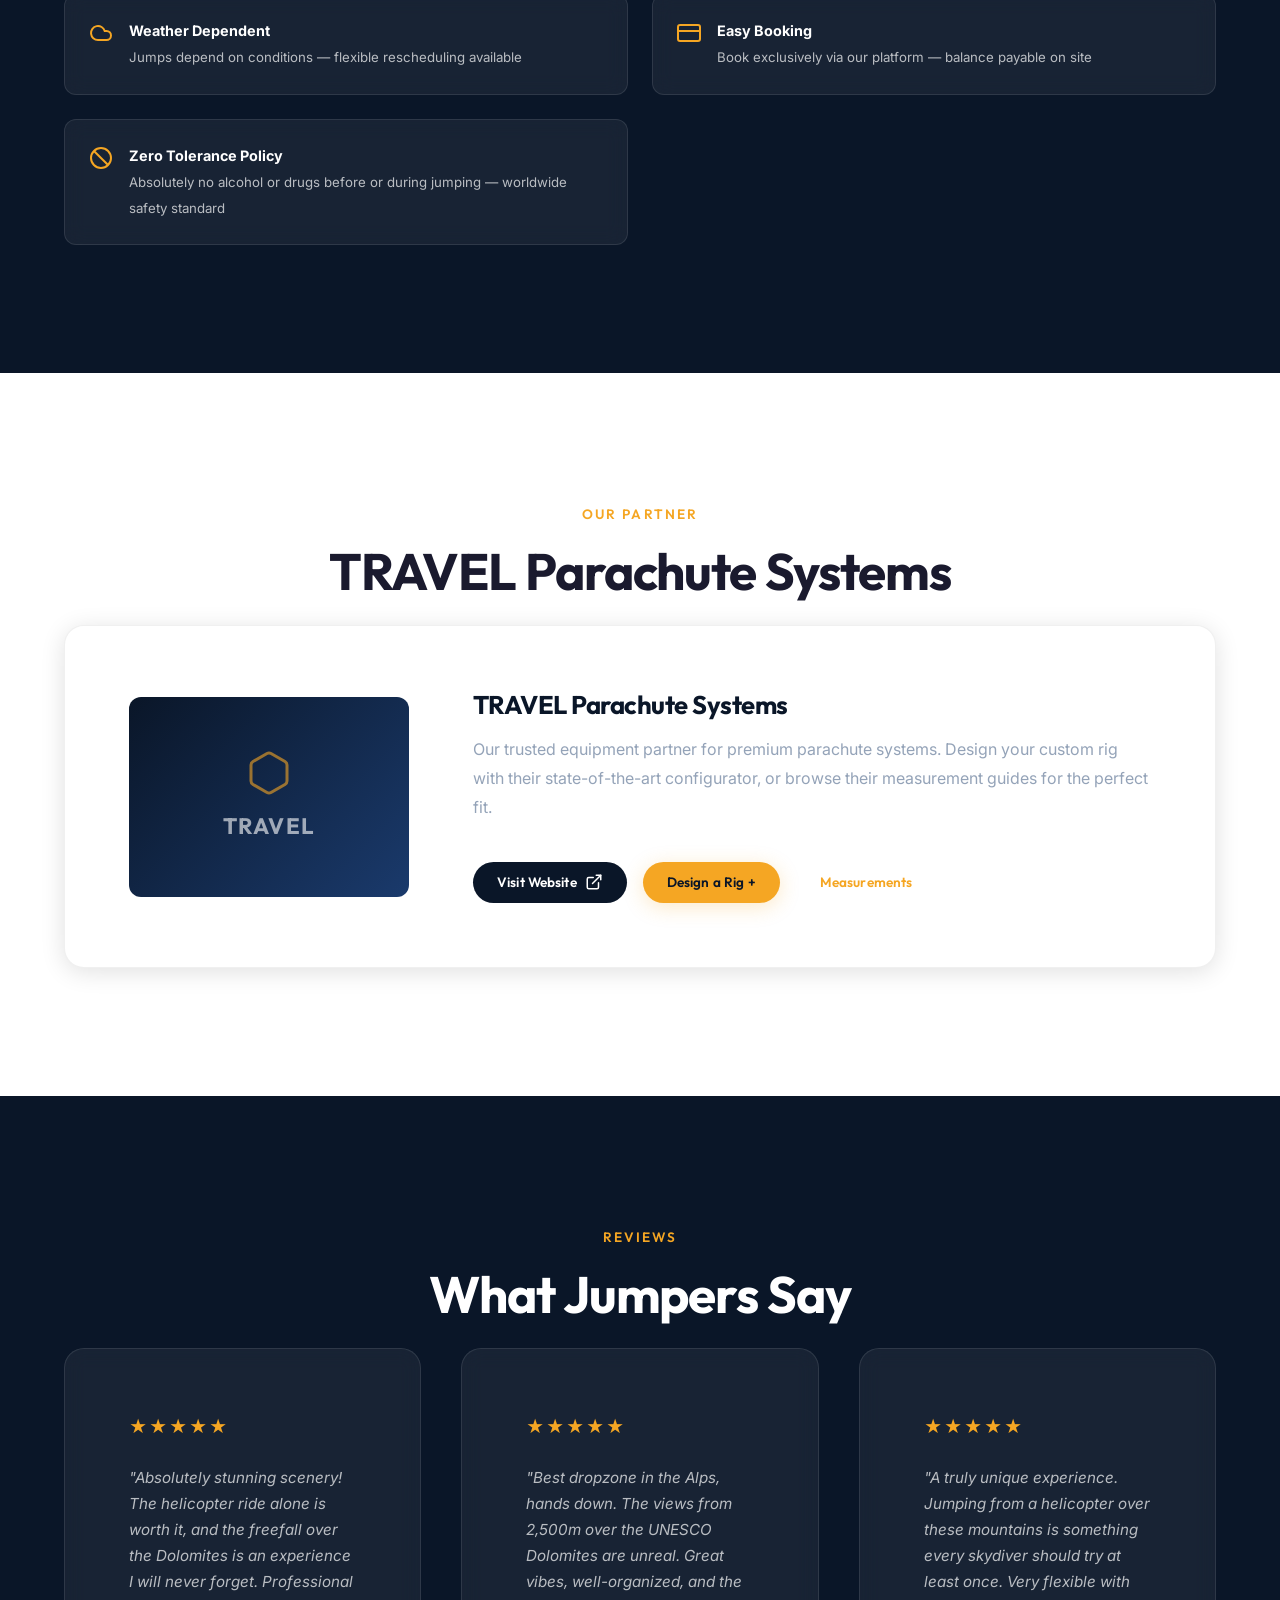
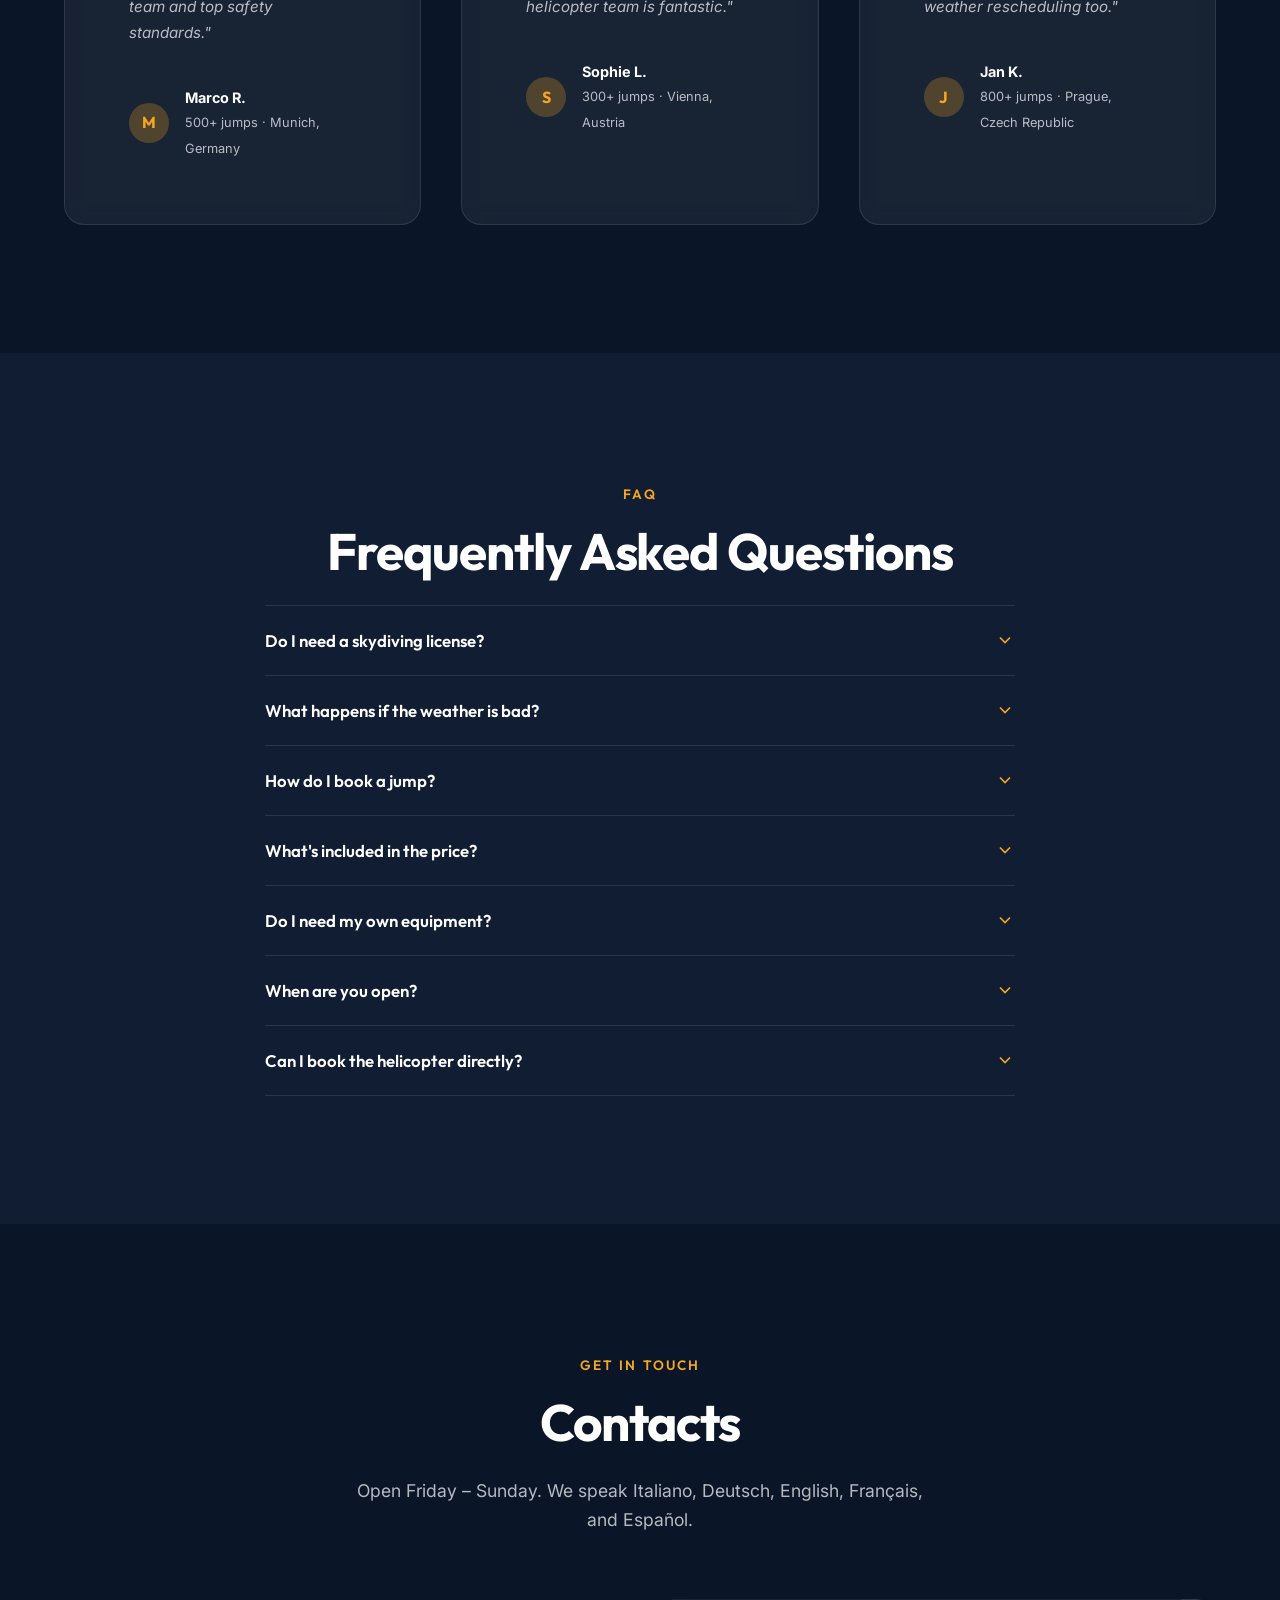
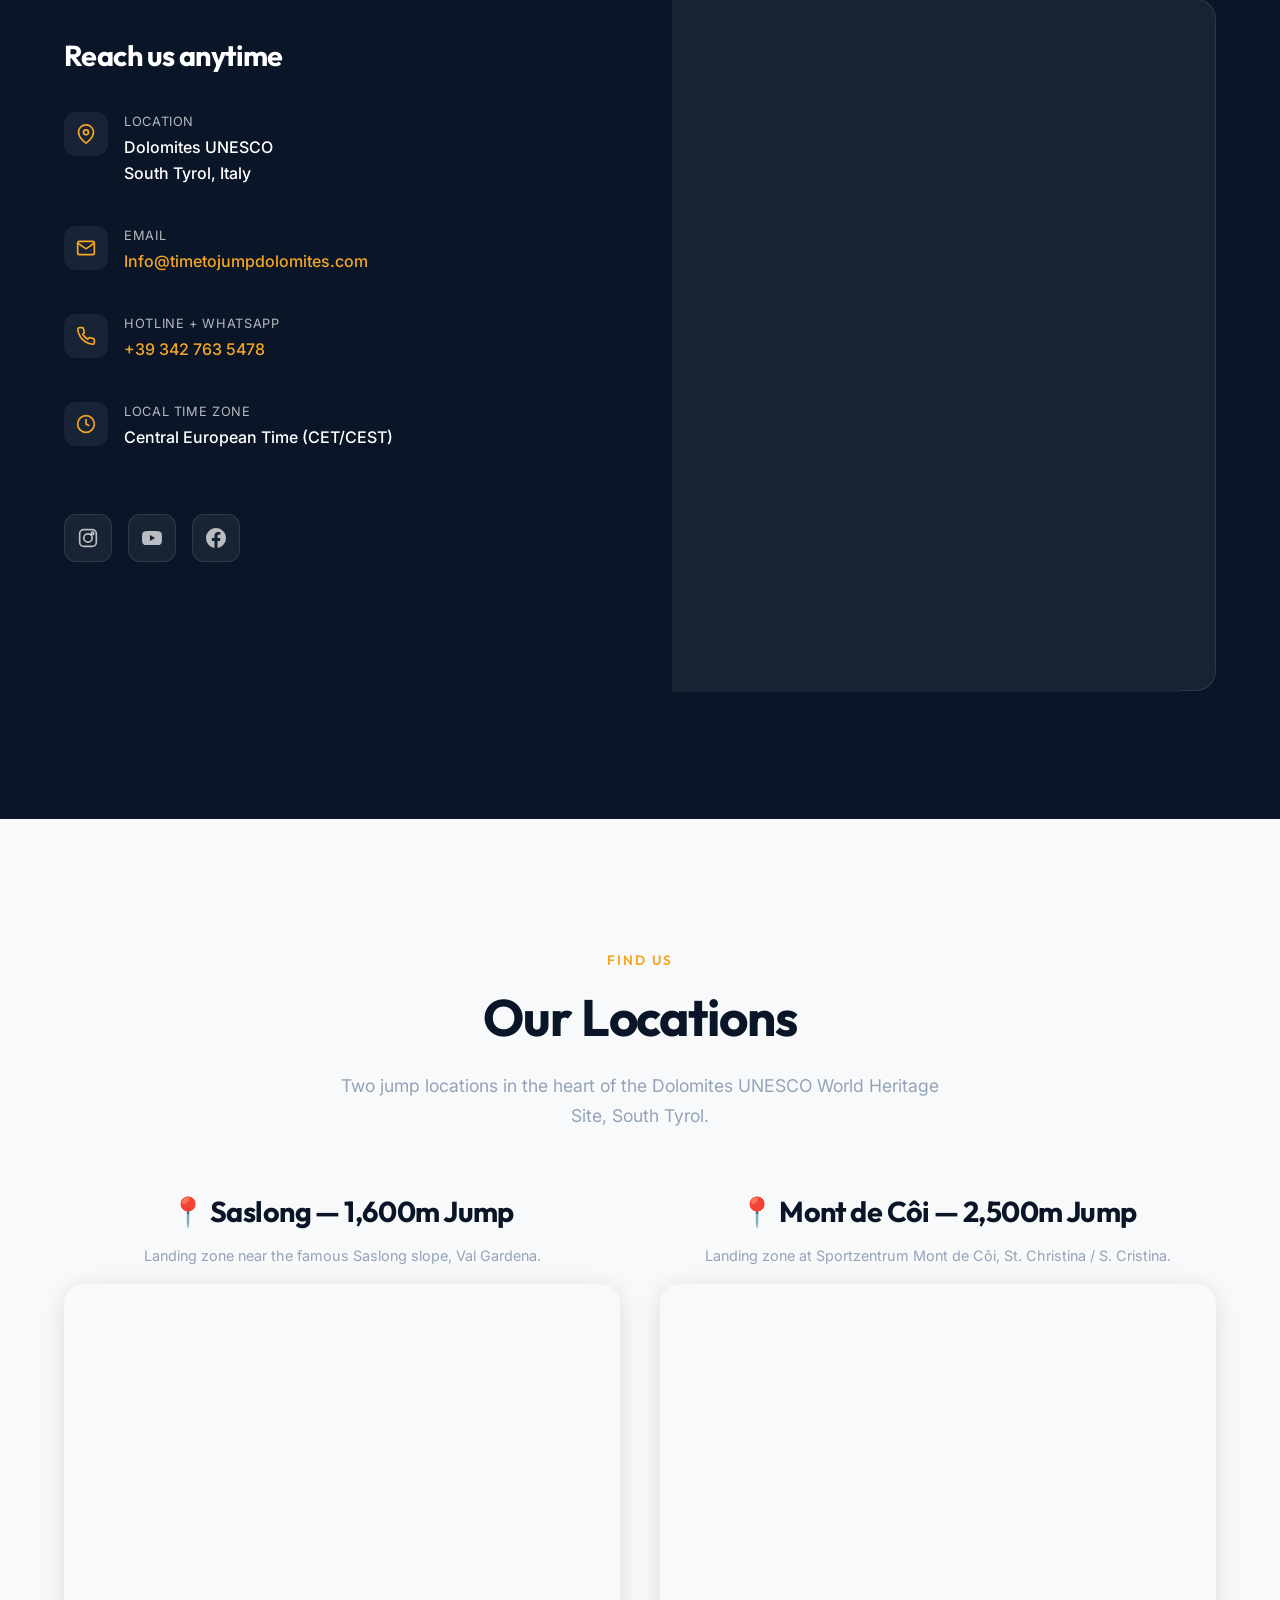
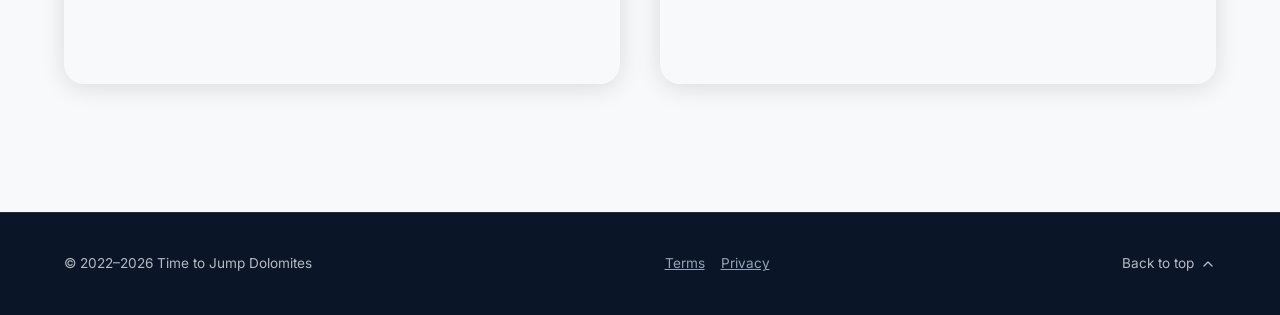
==== commit f10caf71: "fix: 12 Audit-Fixes — HTML, UX, SEO, Security B-01: Missing </section> for #experience fixed (broken" ====
--- a/public/index.html
+++ b/public/index.html
@@ -3,12 +3,15 @@
 <head>
   <meta charset="UTF-8">
   <meta name="viewport" content="width=device-width, initial-scale=1.0">
-  <title>Time to Jump Dolomites | Skydiving in the Dolomites Trentino South Tyrol Tyrol</title>
-  <meta name="description" content="Time to Jump Dolomites — Skydiving in the heart of the Dolomites, Trentino South Tyrol. Helicopter jumps with breathtaking views. The Eden of Skydiving.">
-  <meta property="og:title" content="Time to Jump Dolomites | Skydiving in the Dolomites">
-  <meta property="og:description" content="Time to Jump Dolomites — Skydiving in the heart of the Dolomites, Trentino South Tyrol. Helicopter jumps with breathtaking views.">
+  <title>Time to Jump Dolomites | Helicopter Skydiving in the UNESCO Dolomites</title>
+  <meta name="description" content="Time to Jump Dolomites — Helicopter skydiving in the heart of the UNESCO Dolomites, South Tyrol. Breathtaking jumps from up to 2,500m over Trentino.">
+  <meta property="og:title" content="Time to Jump Dolomites | Helicopter Skydiving in the UNESCO Dolomites">
+  <meta property="og:description" content="Time to Jump Dolomites — Helicopter skydiving in the heart of the UNESCO Dolomites. Breathtaking jumps from up to 2,500m over Trentino South Tyrol.">
   <meta property="og:type" content="website">
   <meta property="og:url" content="https://www.timetojumpdolomites.com/">
+  <meta property="og:image" content="https://timetojumpdolomites.pages.dev/img/hero.jpg">
+  <meta property="og:image:width" content="1200">
+  <meta property="og:image:height" content="630">
   <link rel="stylesheet" href="css/style.css">
   <link rel="icon" type="image/svg+xml" href="data:image/svg+xml,<svg xmlns='http://www.w3.org/2000/svg' viewBox='0 0 100 100'><text y='.9em' font-size='90'>🪂</text></svg>">
 </head>
@@ -28,8 +31,6 @@
         <a href="#about" class="navbar__link" data-i18n="nav.about">About</a>
         <a href="#pricing" class="navbar__link" data-i18n="nav.prices">Prices</a>
         <a href="#upcoming" class="navbar__link" data-i18n="nav.jumps">Jumps</a>
-        <a href="terms.html" class="navbar__link" data-i18n="nav.terms">Terms</a>
-        <a href="privacy.html" class="navbar__link" data-i18n="nav.privacy">Privacy</a>
       </div>
       <div class="navbar__actions">
         <a href="https://www.instagram.com/time_to_jump_dolomites/" target="_blank" rel="noopener" class="navbar__social-link" aria-label="Instagram">
@@ -61,8 +62,6 @@
       <a href="#about" class="navbar__link" data-i18n="nav.about">About</a>
       <a href="#pricing" class="navbar__link" data-i18n="nav.prices">Prices</a>
       <a href="#upcoming" class="navbar__link" data-i18n="nav.jumps">Jumps</a>
-      <a href="terms.html" class="navbar__link" data-i18n="nav.terms">Terms</a>
-      <a href="privacy.html" class="navbar__link" data-i18n="nav.privacy">Privacy</a>
       <div class="lang-dropdown lang-dropdown--mobile" id="langDropdownMobile">
         <button class="lang-dropdown__toggle" aria-label="Select language">
           <span class="lang-dropdown__flag">🇬🇧</span><span class="lang-dropdown__code">EN</span><svg class="lang-dropdown__arrow" width="12" height="12" viewBox="0 0 24 24" fill="none" stroke="currentColor" stroke-width="2"><polyline points="6 9 12 15 18 9"/></svg>
@@ -89,15 +88,15 @@
       <div class="hero__trust-cues">
         <div class="hero__trust-item">
           <svg width="16" height="16" viewBox="0 0 24 24" fill="none" stroke="currentColor" stroke-width="2"><path d="M12 22s8-4 8-10V5l-8-3-8 3v7c0 6 8 10 8 10z"/></svg>
-          <span data-i18n="hero.trust.heli">Helicopter Jumps from 775 €</span>
+          <span data-i18n="hero.trust.heli">Licensed Skydivers Only</span>
         </div>
         <div class="hero__trust-item">
           <svg width="16" height="16" viewBox="0 0 24 24" fill="none" stroke="currentColor" stroke-width="2"><path d="M21 10c0 7-9 13-9 13s-9-6-9-13a9 9 0 0 1 18 0z"/><circle cx="12" cy="10" r="3"/></svg>
-          <span data-i18n="hero.trust.unesco">UNESCO Dolomites</span>
+          <span data-i18n="hero.trust.unesco">UNESCO World Heritage Site</span>
         </div>
         <div class="hero__trust-item">
           <svg width="16" height="16" viewBox="0 0 24 24" fill="none" stroke="currentColor" stroke-width="2"><rect x="3" y="4" width="18" height="18" rx="2" ry="2"/><line x1="16" y1="2" x2="16" y2="6"/><line x1="8" y1="2" x2="8" y2="6"/><line x1="3" y1="10" x2="21" y2="10"/></svg>
-          <span data-i18n="hero.trust.days">Fri – Sun · Weather Permitting</span>
+          <span data-i18n="hero.trust.days">Operating since 2022</span>
         </div>
       </div>
       <div class="hero__cta-group">
@@ -108,9 +107,6 @@
         <a href="#pricing" class="btn btn--outline">
           <span data-i18n="hero.cta.prices">View Prices</span>
         </a>
-        <a href="#contact" class="btn btn--outline">
-          <span data-i18n="hero.cta.contact">Contact Us</span>
-        </a>
       </div>
     </div>
     <div class="hero__scroll-indicator">
@@ -188,7 +184,7 @@
           <h3 data-i18n="experience.step3.title">Helicopter Scenic Flight</h3>
           <p data-i18n="experience.step3.text">Breathtaking flight over the UNESCO Dolomites to your jump altitude up to 2,500m.</p>
         </div>
-        <div class="experience__step reveal reveal-delay-3">
+        <div class="experience__step reveal reveal-delay-4">
           <div class="experience__step-number">04</div>
           <div class="experience__step-icon">
             <svg viewBox="0 0 24 24" fill="none" stroke="currentColor" stroke-width="2"><circle cx="12" cy="12" r="10"/><path d="M12 2a15.3 15.3 0 0 1 4 10 15.3 15.3 0 0 1-4 10 15.3 15.3 0 0 1-4-10 15.3 15.3 0 0 1 4-10z"/><path d="M2 12h20"/></svg>
@@ -198,6 +194,8 @@
         </div>
       </div>
     </div>
+  </section>
+
   <!-- ========== UPCOMING FLIGHTS ========== -->
   <section class="section section--light" id="upcoming">
     <div class="container">
@@ -568,7 +566,7 @@
             </div>
             <div>
               <div class="contact__detail-label" data-i18n="contact.timezone">Local Time Zone</div>
-              <div class="contact__detail-value">GMT+1 until 28.03.2026<br>GMT+2 from 29.03.2026 until 25.10.2026</div>
+              <div class="contact__detail-value">Central European Time (CET/CEST)</div>
             </div>
           </div>
 
@@ -594,7 +592,7 @@
             <input type="hidden" name="_captcha" value="true">
             <input type="hidden" name="_template" value="table">
             <input type="text" name="_honey" style="display:none">
-            <input type="hidden" name="_next" value="https://timetojumpdolomites.pages.dev/#contact">
+            <input type="hidden" name="_next" value="https://timetojumpdolomites.com/#contact">
             <div class="form-group">
               <label for="name" data-i18n="contact.form.name">Name *</label>
               <input type="text" id="name" name="name" placeholder="Your full name" data-i18n-placeholder="placeholder.name" required>
@@ -641,10 +639,10 @@
           <p style="text-align:center;font-size:0.9rem;color:var(--color-text-muted);margin-bottom:var(--space-sm);" data-i18n="map.saslong.desc">Landing zone near the famous Saslong slope, Val Gardena.</p>
           <div class="map__wrap">
             <iframe
-              src="https://www.google.com/maps/embed?pb=!1m18!1m12!1m3!1d5477.5!2d11.757!3d46.548!2m3!1f0!2f0!3f0!3m2!1i1024!2i768!4f13.1!3m3!1m2!1s0x47782a8d8c8d8d8d%3A0x1234567890abcdef!2sSaslong!5e0!3m2!1sen!2sit!4v1711000000001!5m2!1sen!2sit"
+              src="https://www.google.com/maps/embed?pb=!1m17!1m12!1m3!1d2738.5!2d11.757!3d46.548!2m3!1f0!2f0!3f0!3m2!1i1024!2i768!4f13.1!3m2!1m1!1zNDbCsDMyJzUyLjgiTiAxMcKwNDUnMjUuMiJF!5e0!3m2!1sen!2sit!4v1714300000000!5m2!1sen!2sit"
               width="100%" height="300" style="border:0;border-radius:12px;" allowfullscreen="" loading="lazy"
               referrerpolicy="no-referrer-when-downgrade"
-              title="Saslong Jump Location">
+              title="Saslong Jump Location — Val Gardena">
             </iframe>
           </div>
         </div>
@@ -654,10 +652,10 @@
           <p style="text-align:center;font-size:0.9rem;color:var(--color-text-muted);margin-bottom:var(--space-sm);" data-i18n="map.montdecoi.desc">Landing zone at Sportzentrum Mont de Côi, St. Christina / S. Cristina.</p>
           <div class="map__wrap">
             <iframe
-              src="https://www.google.com/maps/embed?pb=!1m18!1m12!1m3!1d5477.5!2d11.735!3d46.558!2m3!1f0!2f0!3f0!3m2!1i1024!2i768!4f13.1!3m3!1m2!1s0x47782b3e65b6c0af%3A0xabcdef1234567890!2sMont%20de%20C%C3%B4i!5e0!3m2!1sen!2sit!4v1711000000002!5m2!1sen!2sit"
+              src="https://www.google.com/maps/embed?pb=!1m17!1m12!1m3!1d2738.5!2d11.735!3d46.557!2m3!1f0!2f0!3f0!3m2!1i1024!2i768!4f13.1!3m2!1m1!1zNDbCsDMzJzI1LjIiTiAxMcKwNDQnNi4wIkU!5e0!3m2!1sen!2sit!4v1714300000001!5m2!1sen!2sit"
               width="100%" height="300" style="border:0;border-radius:12px;" allowfullscreen="" loading="lazy"
               referrerpolicy="no-referrer-when-downgrade"
-              title="Mont de Côi Jump Location">
+              title="Mont de Côi Jump Location — S. Cristina">
             </iframe>
           </div>
         </div>
@@ -669,7 +667,11 @@
   <footer class="footer">
     <div class="container">
       <div class="footer__inner">
-        <span class="footer__copy">Time to Jump Dolomites 2026 © Since 2022 ©</span>
+        <span class="footer__copy">© 2022–2026 Time to Jump Dolomites</span>
+        <span class="footer__links" style="display:flex;gap:16px;font-size:0.85rem;">
+          <a href="terms.html" style="color:var(--color-text-muted);text-decoration:underline;" data-i18n="nav.terms">Terms</a>
+          <a href="privacy.html" style="color:var(--color-text-muted);text-decoration:underline;" data-i18n="nav.privacy">Privacy</a>
+        </span>
         <a href="#" class="footer__back-top">
           <span data-i18n="footer.backtop">Back to top</span>
           <svg viewBox="0 0 24 24" fill="none" stroke="currentColor" stroke-width="2" stroke-linecap="round" stroke-linejoin="round"><polyline points="18 15 12 9 6 15"/></svg>
@@ -682,7 +684,7 @@
   <div class="chat-widget" id="chatWidget">
     <div class="chat-widget__panel" id="chatPanel">
       <div class="chat-widget__header">
-        <h4 data-i18n="chat.title">What would You know?</h4>
+        <h4 data-i18n="chat.title">Questions? We're here.</h4>
         <p data-i18n="chat.subtitle">Reach us via WhatsApp or Email</p>
       </div>
       <div class="chat-widget__body">
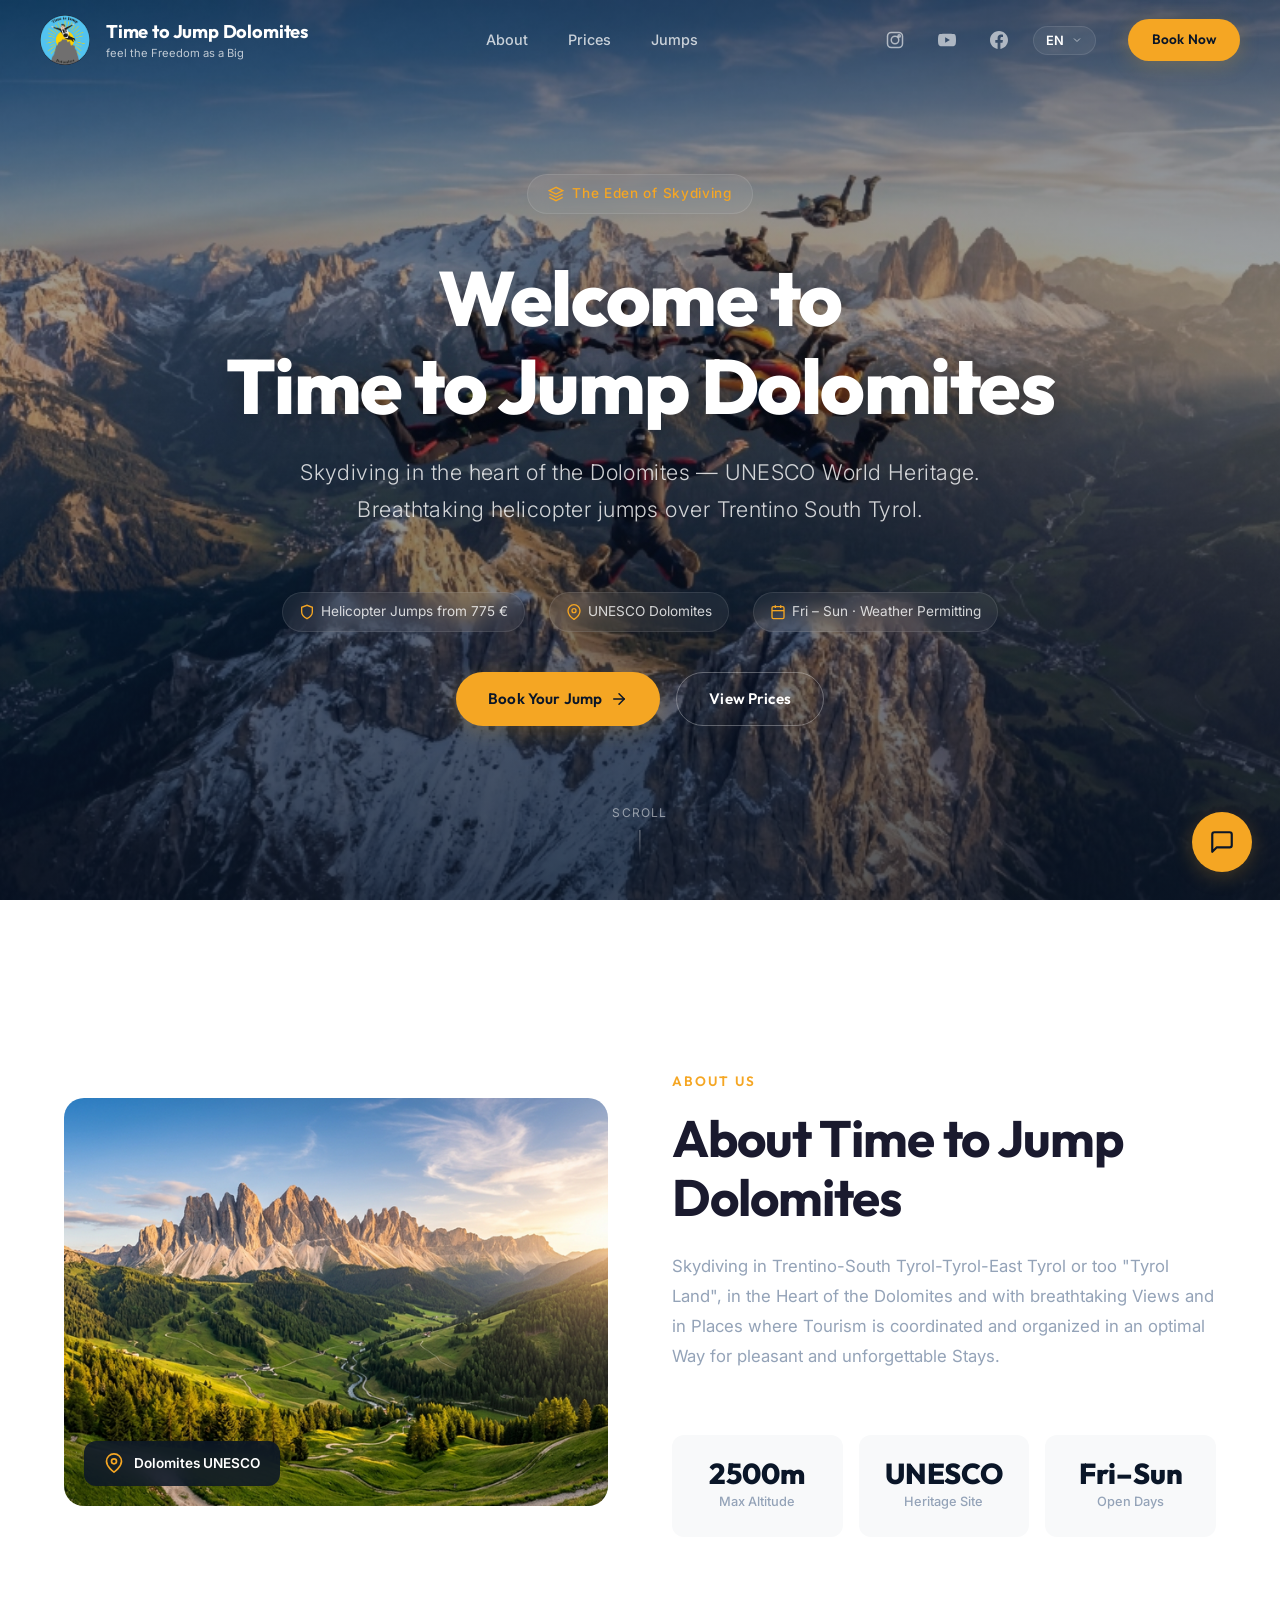
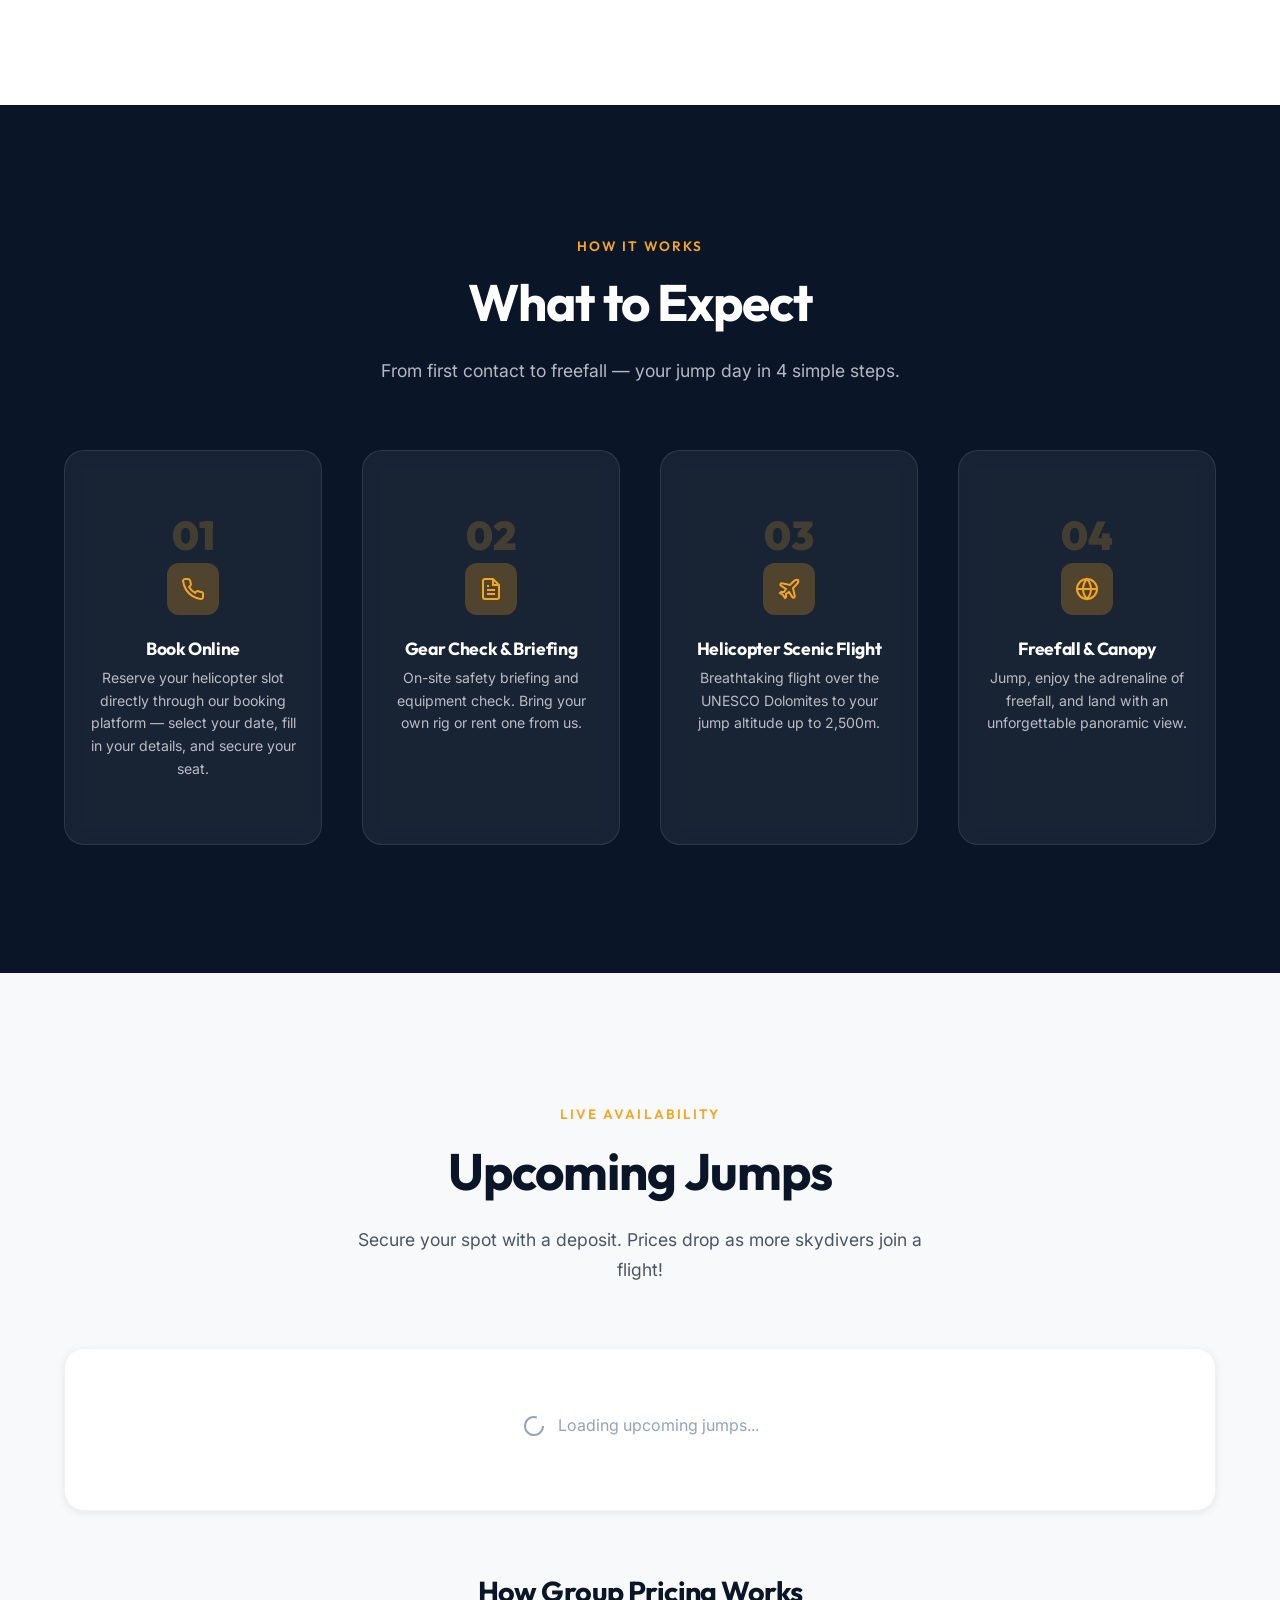
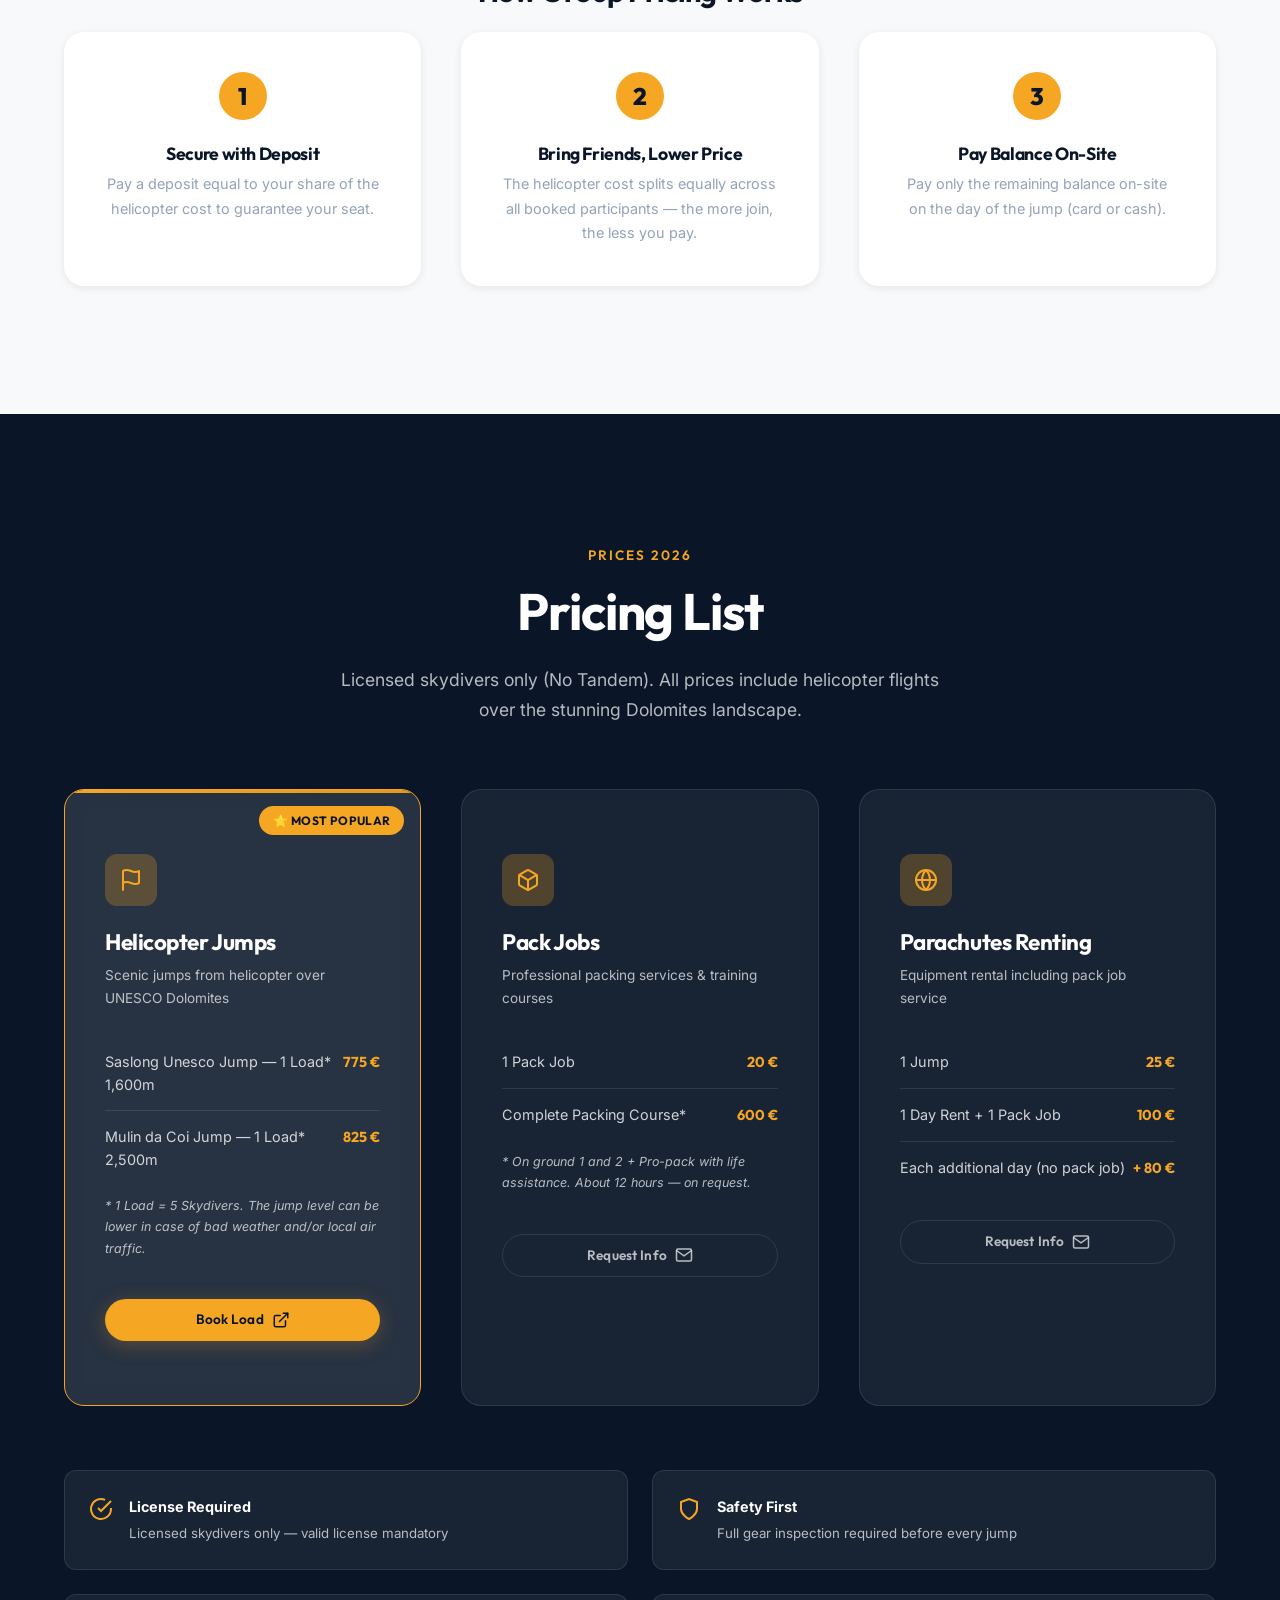
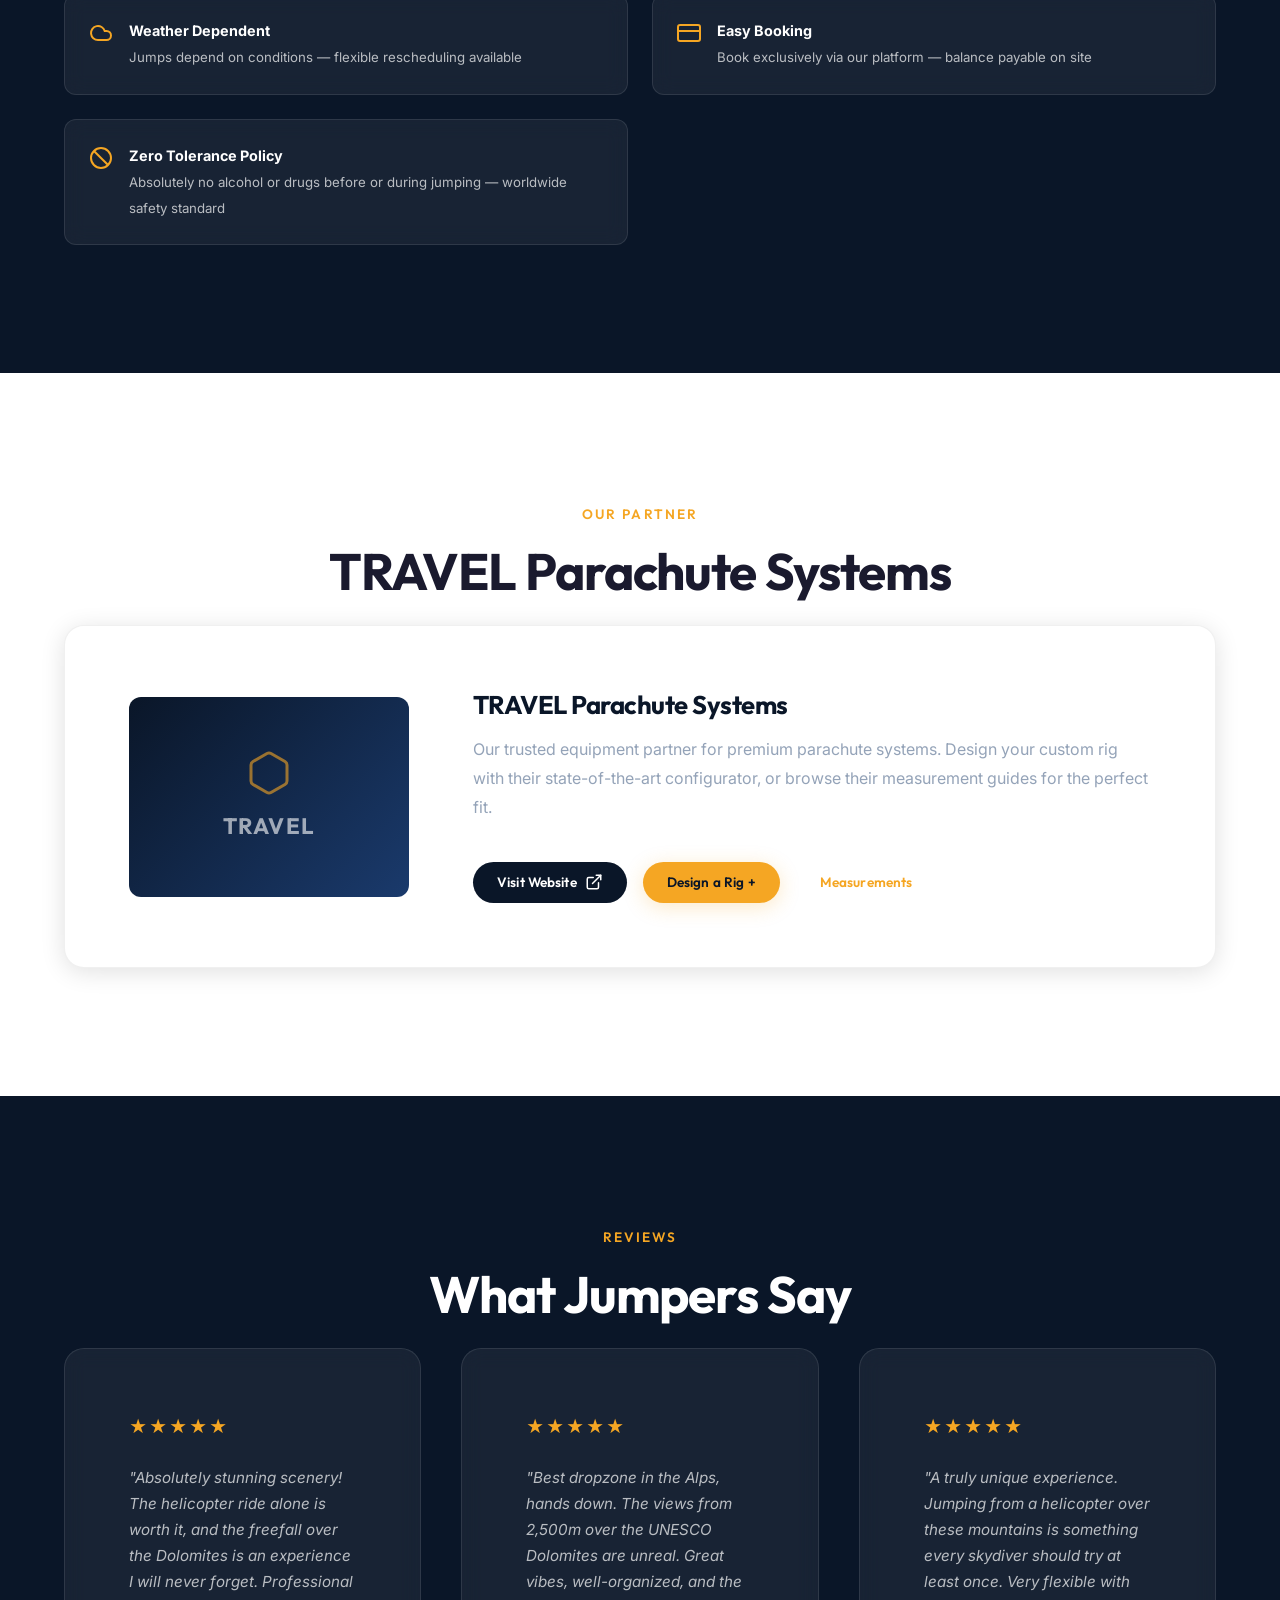
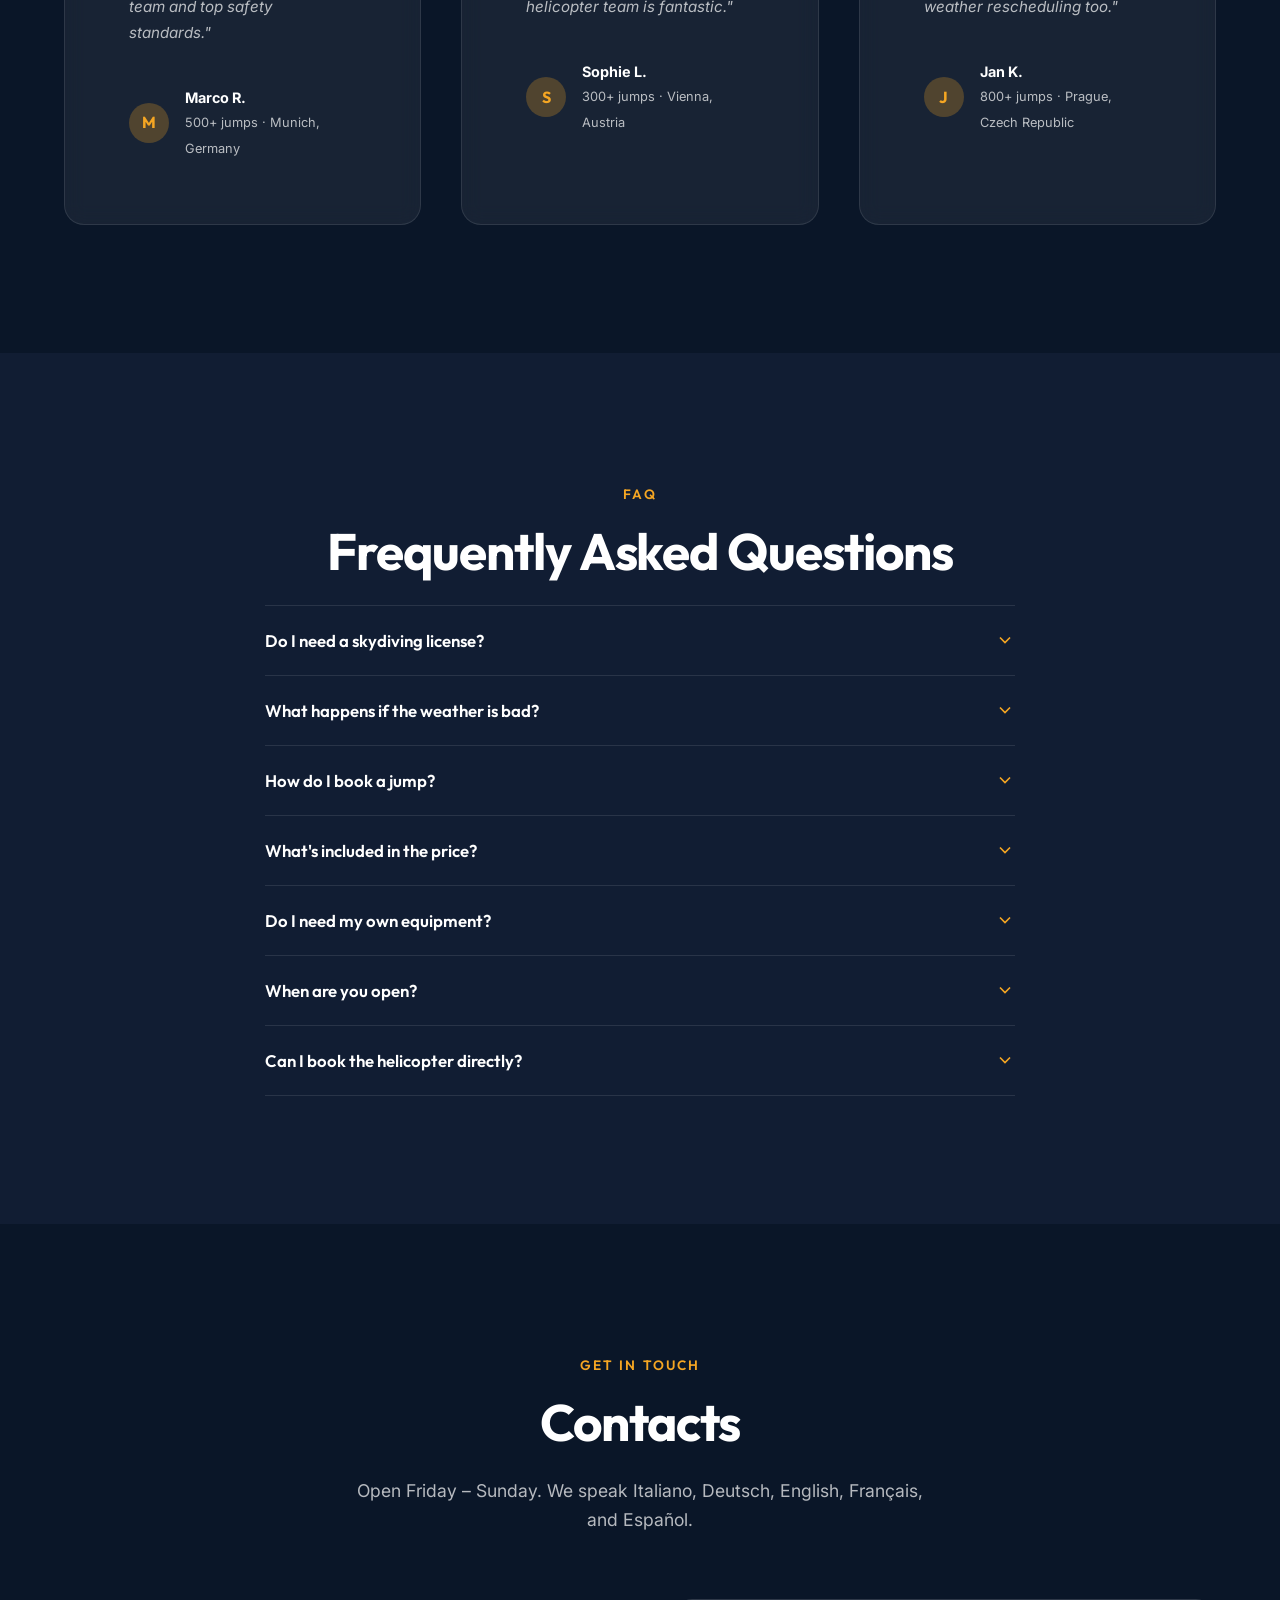
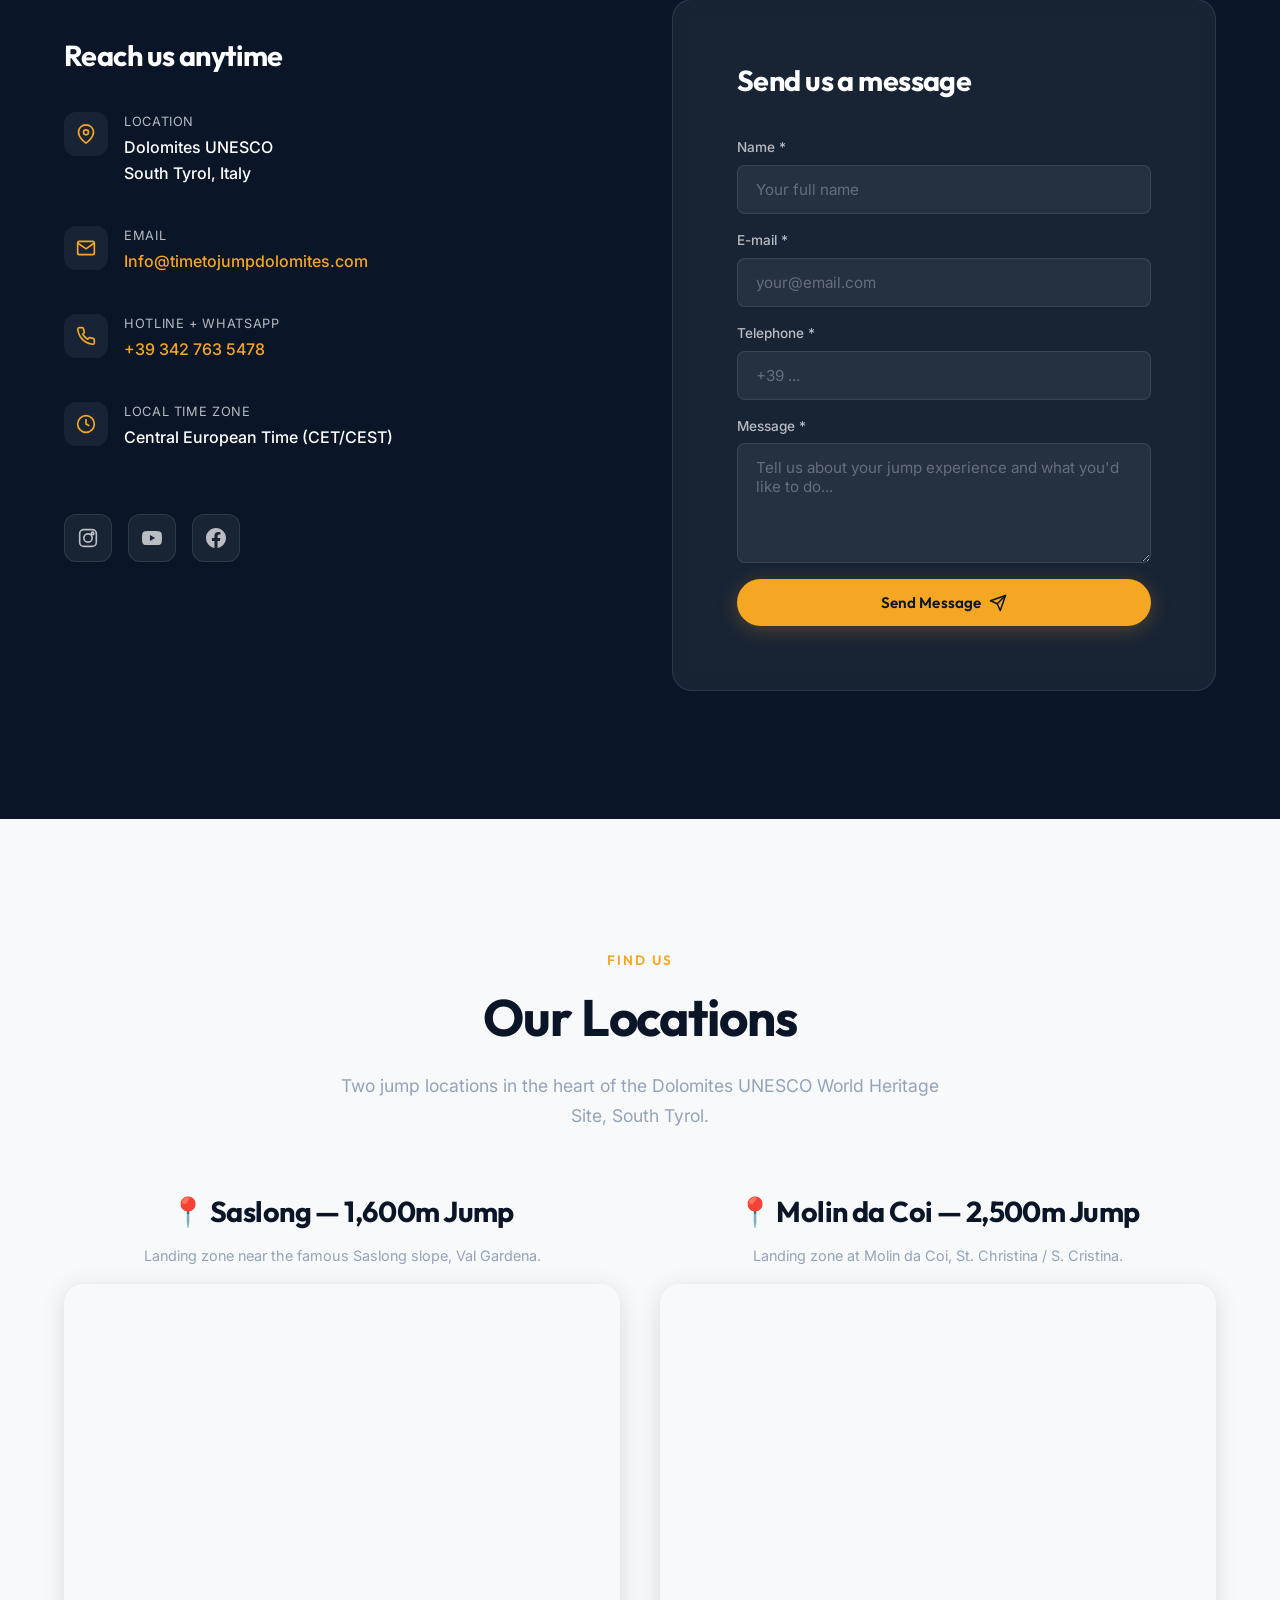
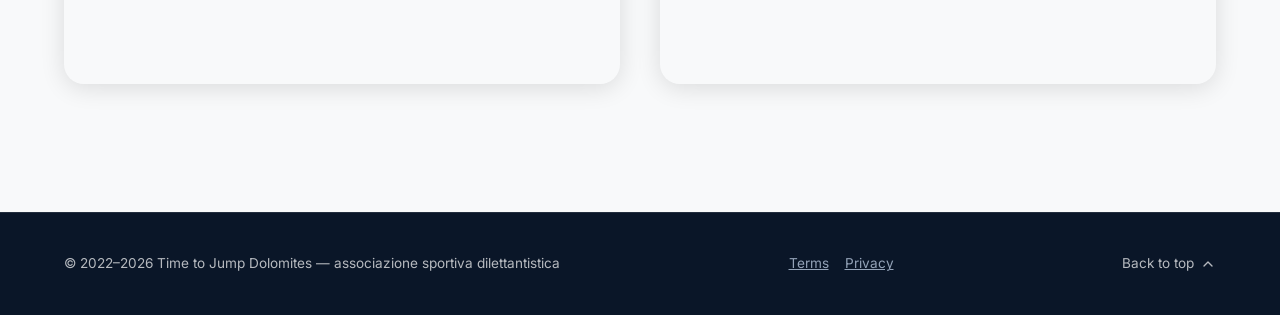
==== commit 3f03ad33: "feat: David's Änderungswünsche v2.3.0 — 12/17 Content-Korrekturen (IT, Maps, Pricing, Vereinsname)" ====
--- a/public/index.html
+++ b/public/index.html
@@ -309,11 +309,15 @@
           <p class="pricing-card__desc" data-i18n="pricing.rent.desc">Equipment rental including pack job service</p>
           <div class="pricing-card__list">
             <div class="pricing-card__item">
+              <span class="pricing-card__item-name" data-i18n="pricing.rent.jump">1 Jump</span>
+              <span class="pricing-card__item-price">25 €</span>
+            </div>
+            <div class="pricing-card__item">
               <span class="pricing-card__item-name" data-i18n="pricing.rent.day">1 Day Rent + 1 Pack Job</span>
               <span class="pricing-card__item-price">100 €</span>
             </div>
             <div class="pricing-card__item">
-              <span class="pricing-card__item-name" data-i18n="pricing.rent.additional">Each additional day</span>
+              <span class="pricing-card__item-name" data-i18n="pricing.rent.additional">Each additional day (no pack job)</span>
               <span class="pricing-card__item-price">+ 80 €</span>
             </div>
           </div>
@@ -639,23 +643,23 @@
           <p style="text-align:center;font-size:0.9rem;color:var(--color-text-muted);margin-bottom:var(--space-sm);" data-i18n="map.saslong.desc">Landing zone near the famous Saslong slope, Val Gardena.</p>
           <div class="map__wrap">
             <iframe
-              src="https://www.google.com/maps/embed?pb=!1m17!1m12!1m3!1d2738.5!2d11.757!3d46.548!2m3!1f0!2f0!3f0!3m2!1i1024!2i768!4f13.1!3m2!1m1!1zNDbCsDMyJzUyLjgiTiAxMcKwNDUnMjUuMiJF!5e0!3m2!1sen!2sit!4v1714300000000!5m2!1sen!2sit"
+              src="https://www.google.com/maps/embed?pb=!1m14!1m8!1m3!1d2738.5!2d11.7415!3d46.543967!3m2!1i1024!2i768!4f13.1!3m3!1m2!1s0x0%3A0x0!2zNDbCsDMyJzM4LjMiTiAxMcKwNDQnMjkuNCJF!5e0!3m2!1sen!2sit!4v1714300000000!5m2!1sen!2sit"
               width="100%" height="300" style="border:0;border-radius:12px;" allowfullscreen="" loading="lazy"
               referrerpolicy="no-referrer-when-downgrade"
               title="Saslong Jump Location — Val Gardena">
             </iframe>
           </div>
         </div>
-        <!-- Mont de Côi -->
+        <!-- Molin da Coi -->
         <div class="reveal reveal-delay-1">
-          <h3 style="text-align:center;margin-bottom:var(--space-sm);color:var(--color-heading);" data-i18n="map.montdecoi.title">📍 Mont de Côi — 2,500m Jump</h3>
-          <p style="text-align:center;font-size:0.9rem;color:var(--color-text-muted);margin-bottom:var(--space-sm);" data-i18n="map.montdecoi.desc">Landing zone at Sportzentrum Mont de Côi, St. Christina / S. Cristina.</p>
+          <h3 style="text-align:center;margin-bottom:var(--space-sm);color:var(--color-heading);" data-i18n="map.montdecoi.title">📍 Molin da Coi — 2,500m Jump</h3>
+          <p style="text-align:center;font-size:0.9rem;color:var(--color-text-muted);margin-bottom:var(--space-sm);" data-i18n="map.montdecoi.desc">Landing zone at Molin da Coi, St. Christina / S. Cristina.</p>
           <div class="map__wrap">
             <iframe
-              src="https://www.google.com/maps/embed?pb=!1m17!1m12!1m3!1d2738.5!2d11.735!3d46.557!2m3!1f0!2f0!3f0!3m2!1i1024!2i768!4f13.1!3m2!1m1!1zNDbCsDMzJzI1LjIiTiAxMcKwNDQnNi4wIkU!5e0!3m2!1sen!2sit!4v1714300000001!5m2!1sen!2sit"
+              src="https://www.google.com/maps/embed?pb=!1m14!1m8!1m3!1d2738.5!2d11.690443!3d46.565239!3m2!1i1024!2i768!4f13.1!3m3!1m2!1s0x0%3A0x0!2zNDbCsDMzJzU1LjkiTiAxMcKwNDEnMjUuNiJF!5e0!3m2!1sen!2sit!4v1714300000001!5m2!1sen!2sit"
               width="100%" height="300" style="border:0;border-radius:12px;" allowfullscreen="" loading="lazy"
               referrerpolicy="no-referrer-when-downgrade"
-              title="Mont de Côi Jump Location — S. Cristina">
+              title="Molin da Coi Jump Location — S. Cristina">
             </iframe>
           </div>
         </div>
@@ -667,7 +671,7 @@
   <footer class="footer">
     <div class="container">
       <div class="footer__inner">
-        <span class="footer__copy">© 2022–2026 Time to Jump Dolomites</span>
+        <span class="footer__copy">© 2022–2026 <span data-i18n="footer.org">Time to Jump Dolomites — associazione sportiva dilettantistica</span></span>
         <span class="footer__links" style="display:flex;gap:16px;font-size:0.85rem;">
           <a href="terms.html" style="color:var(--color-text-muted);text-decoration:underline;" data-i18n="nav.terms">Terms</a>
           <a href="privacy.html" style="color:var(--color-text-muted);text-decoration:underline;" data-i18n="nav.privacy">Privacy</a>
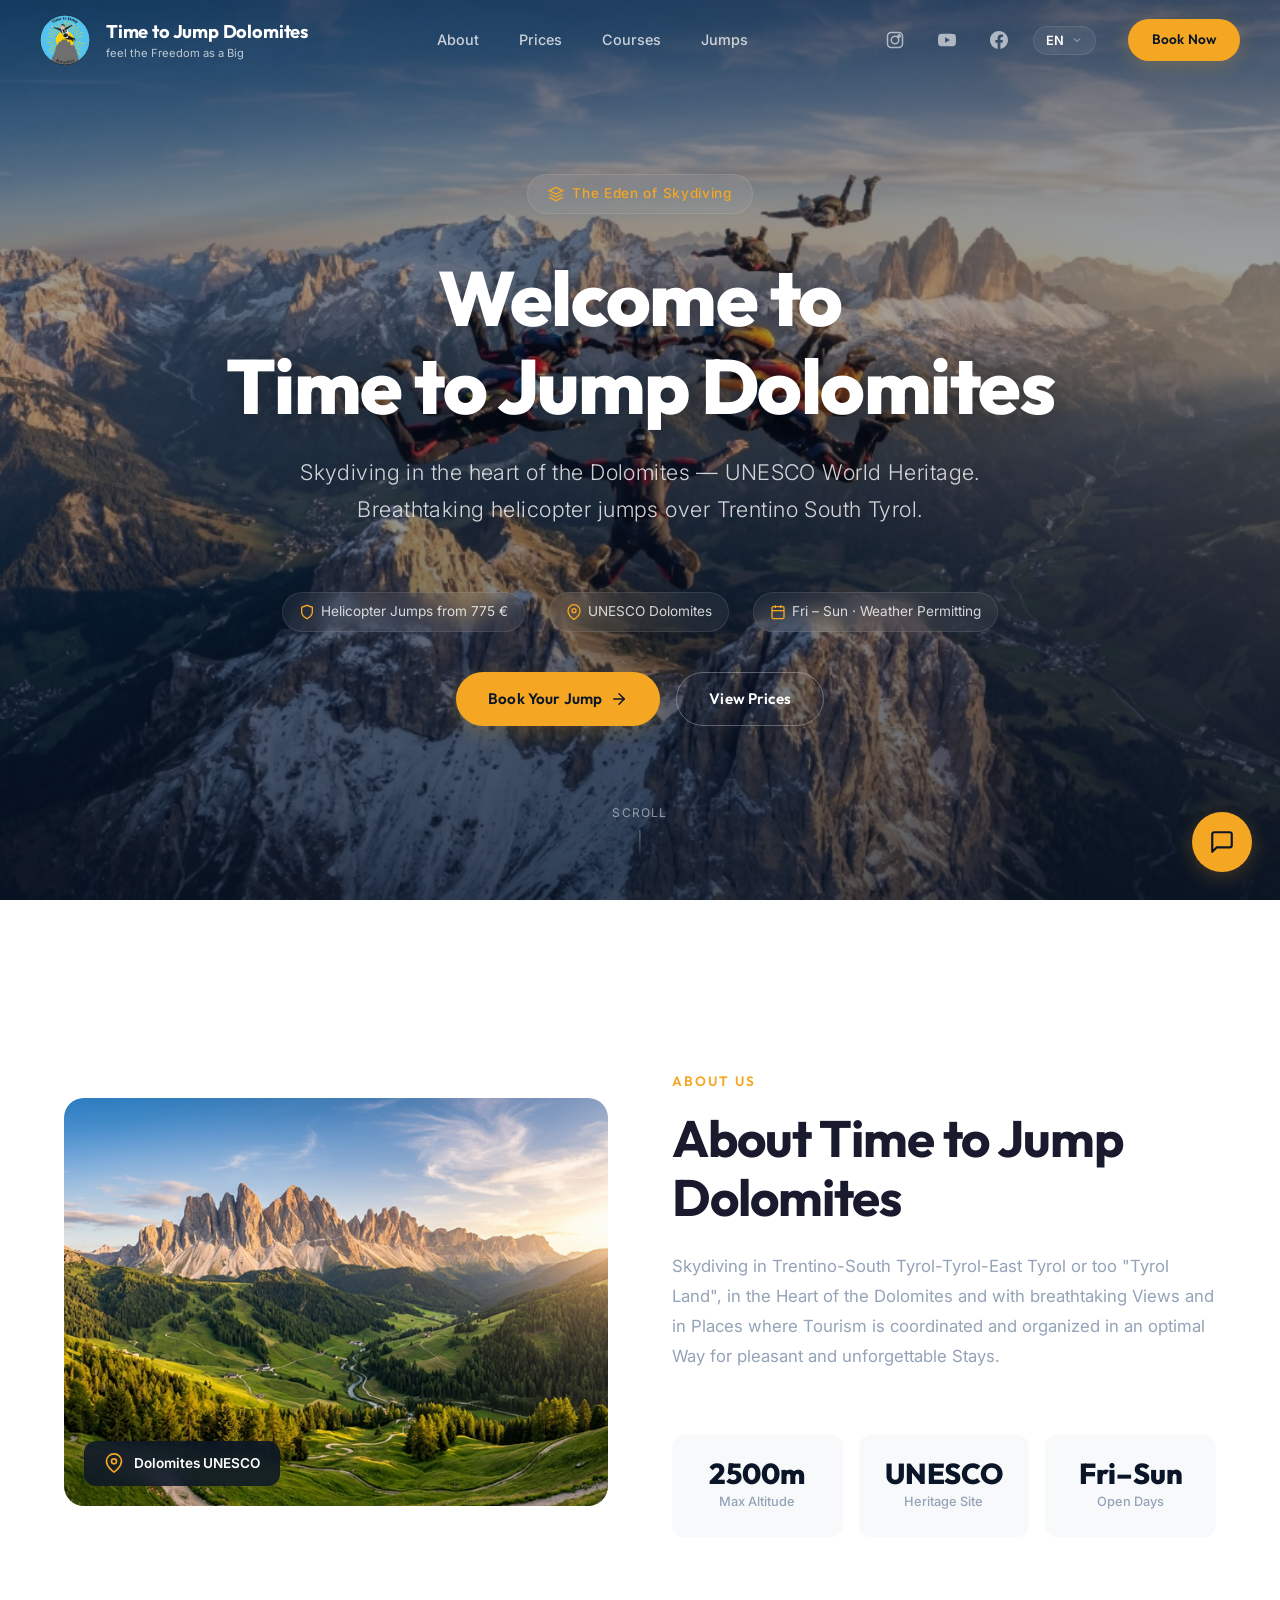
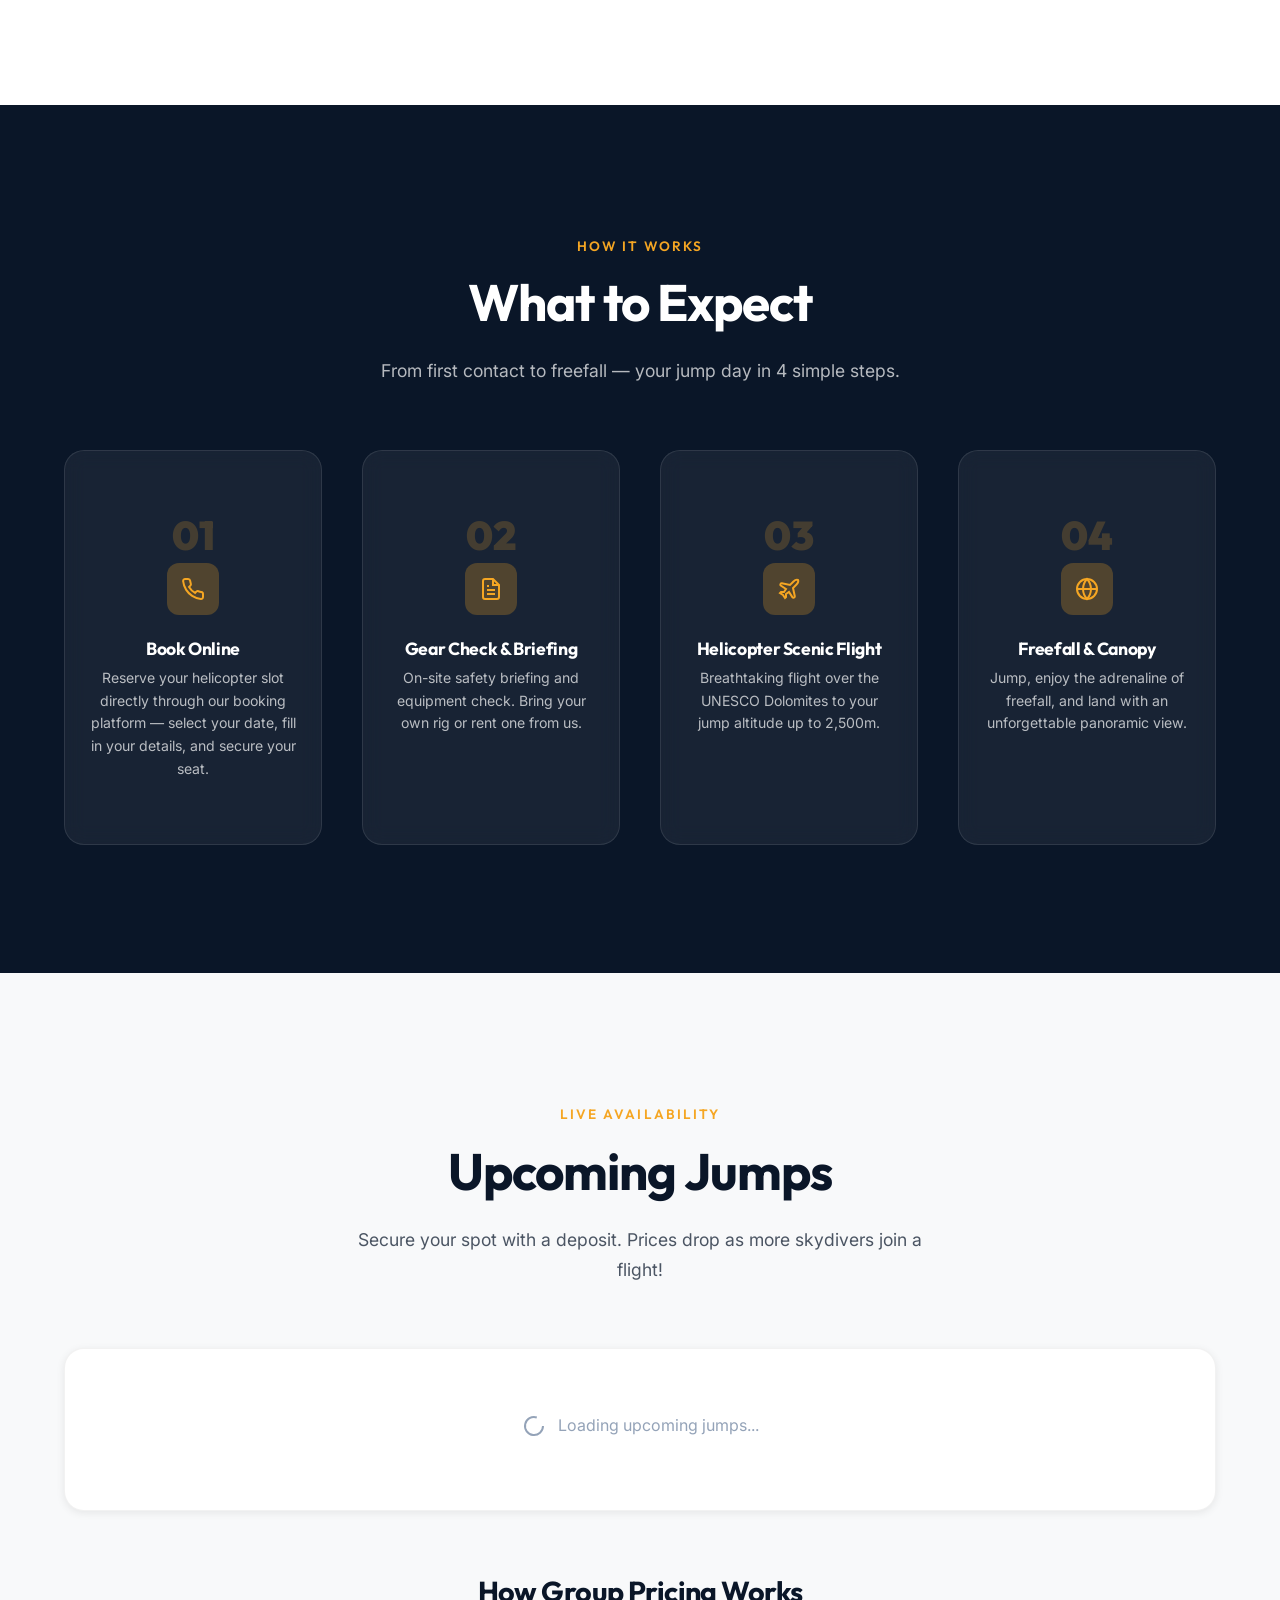
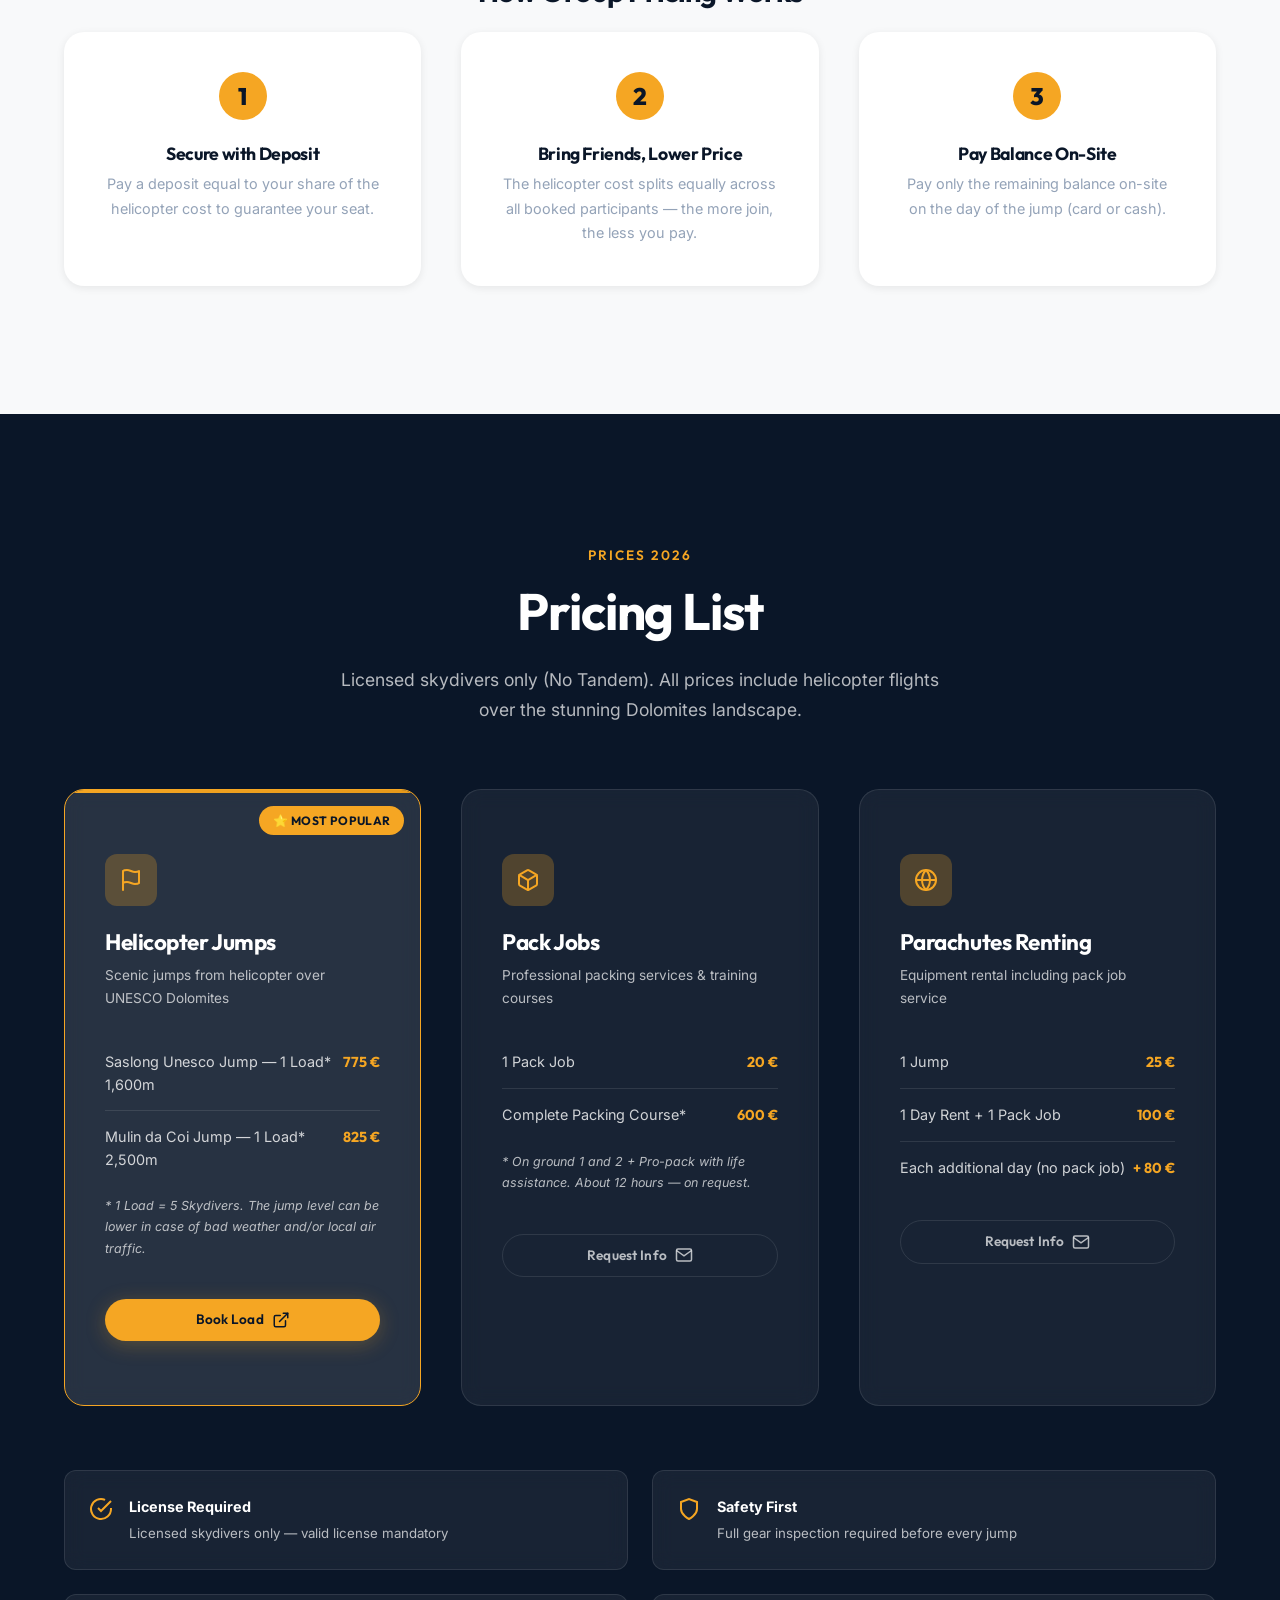
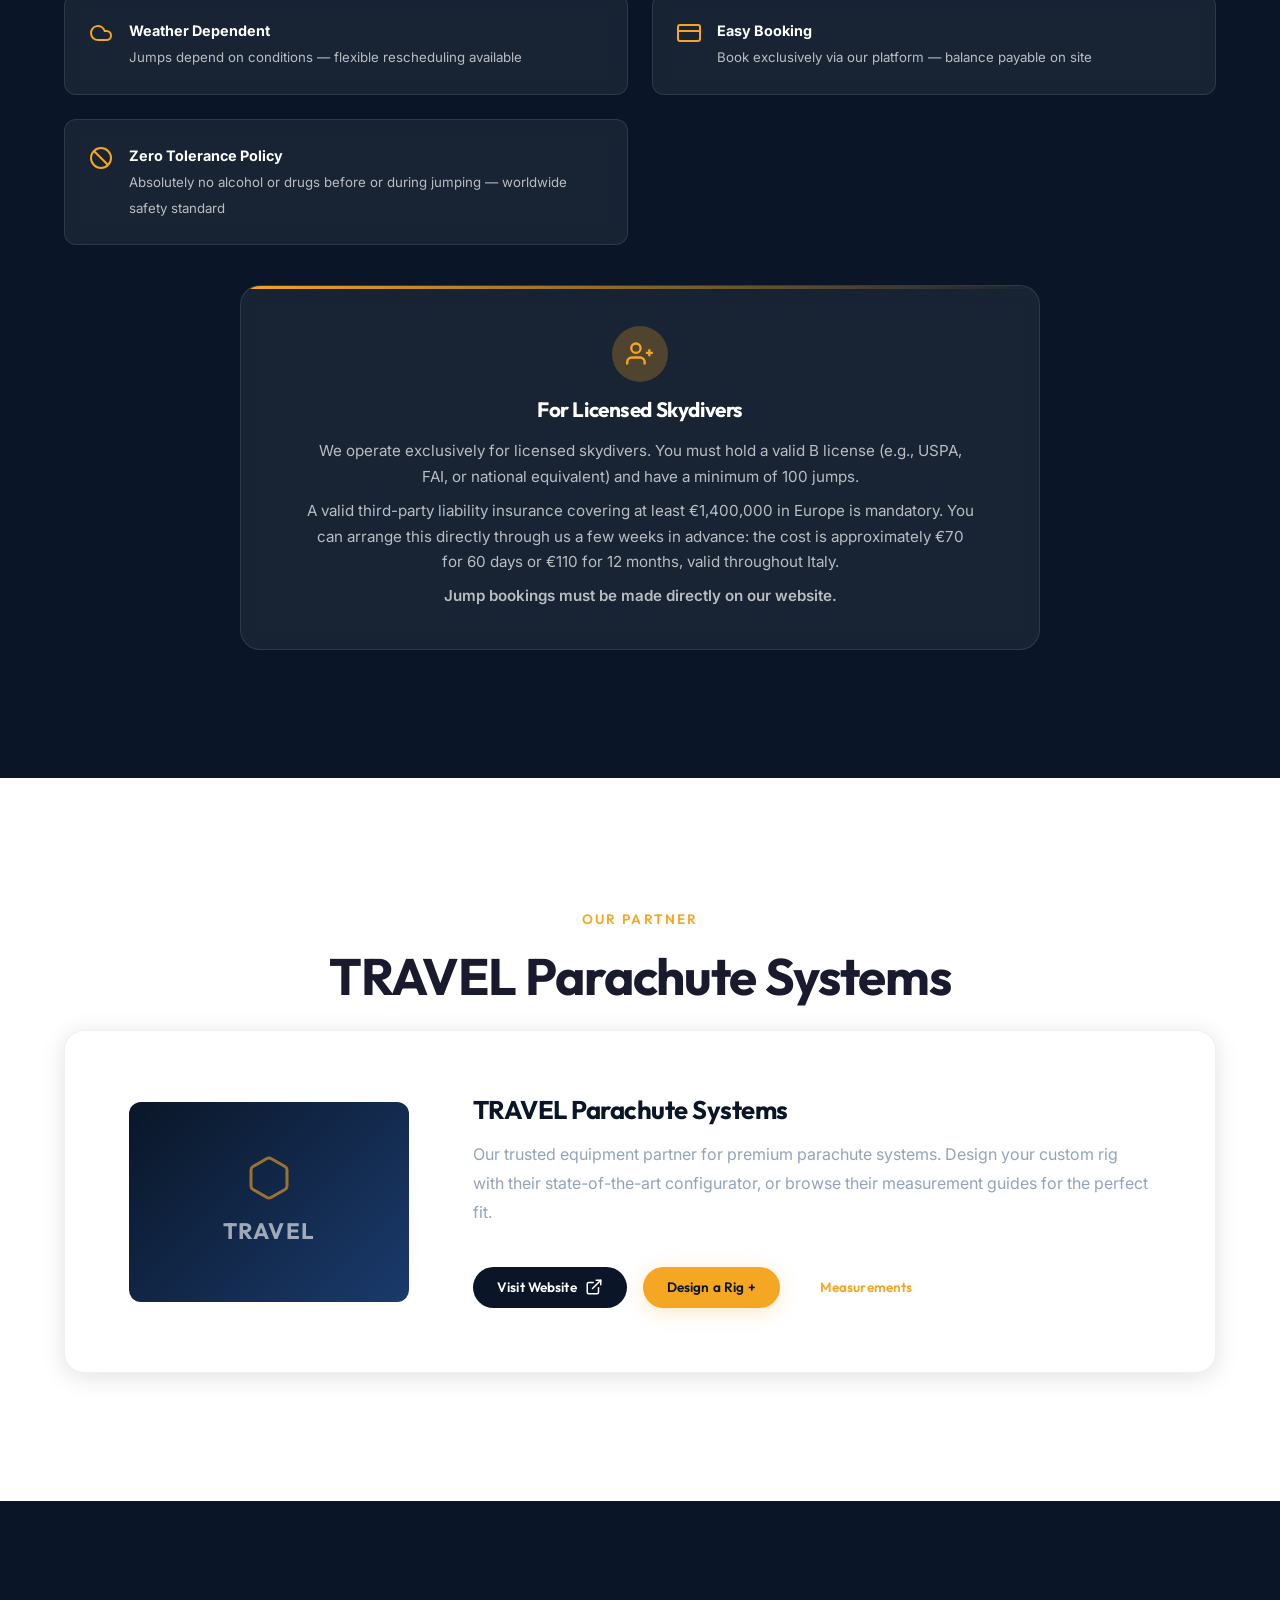
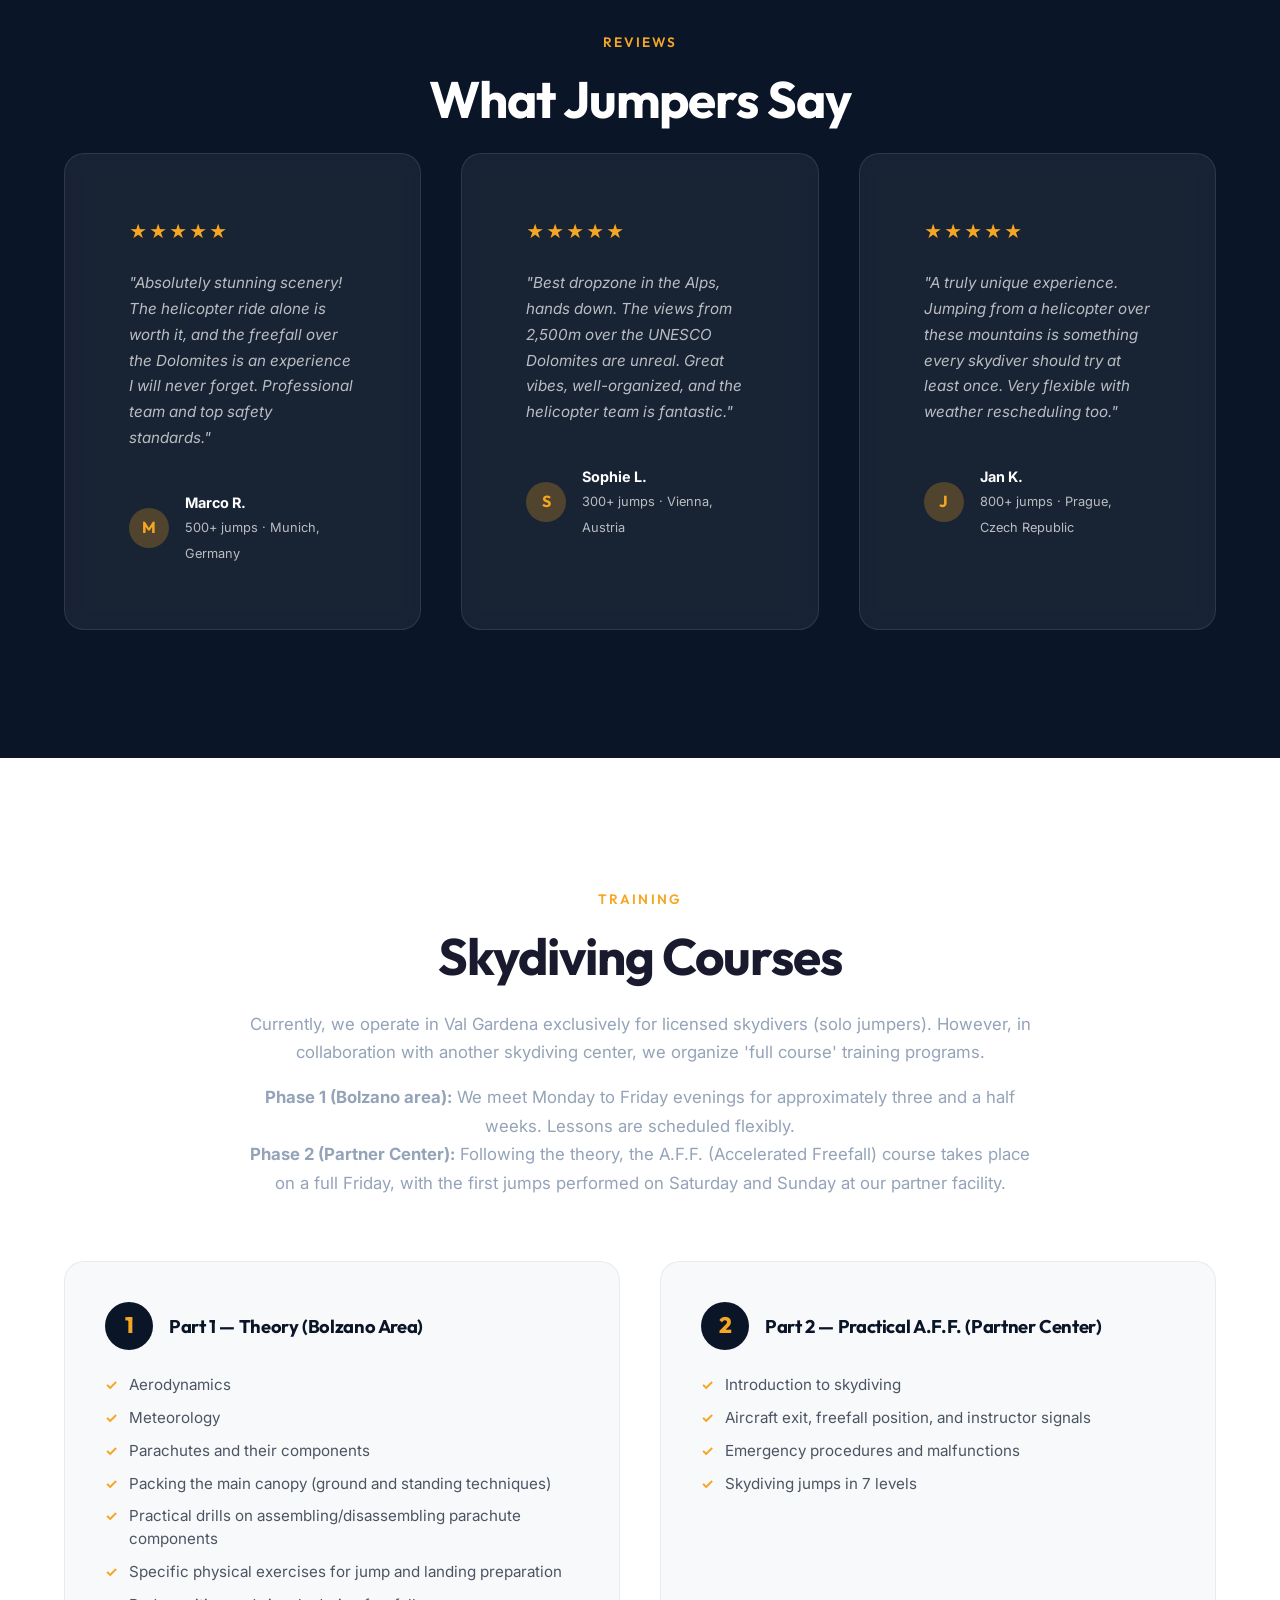
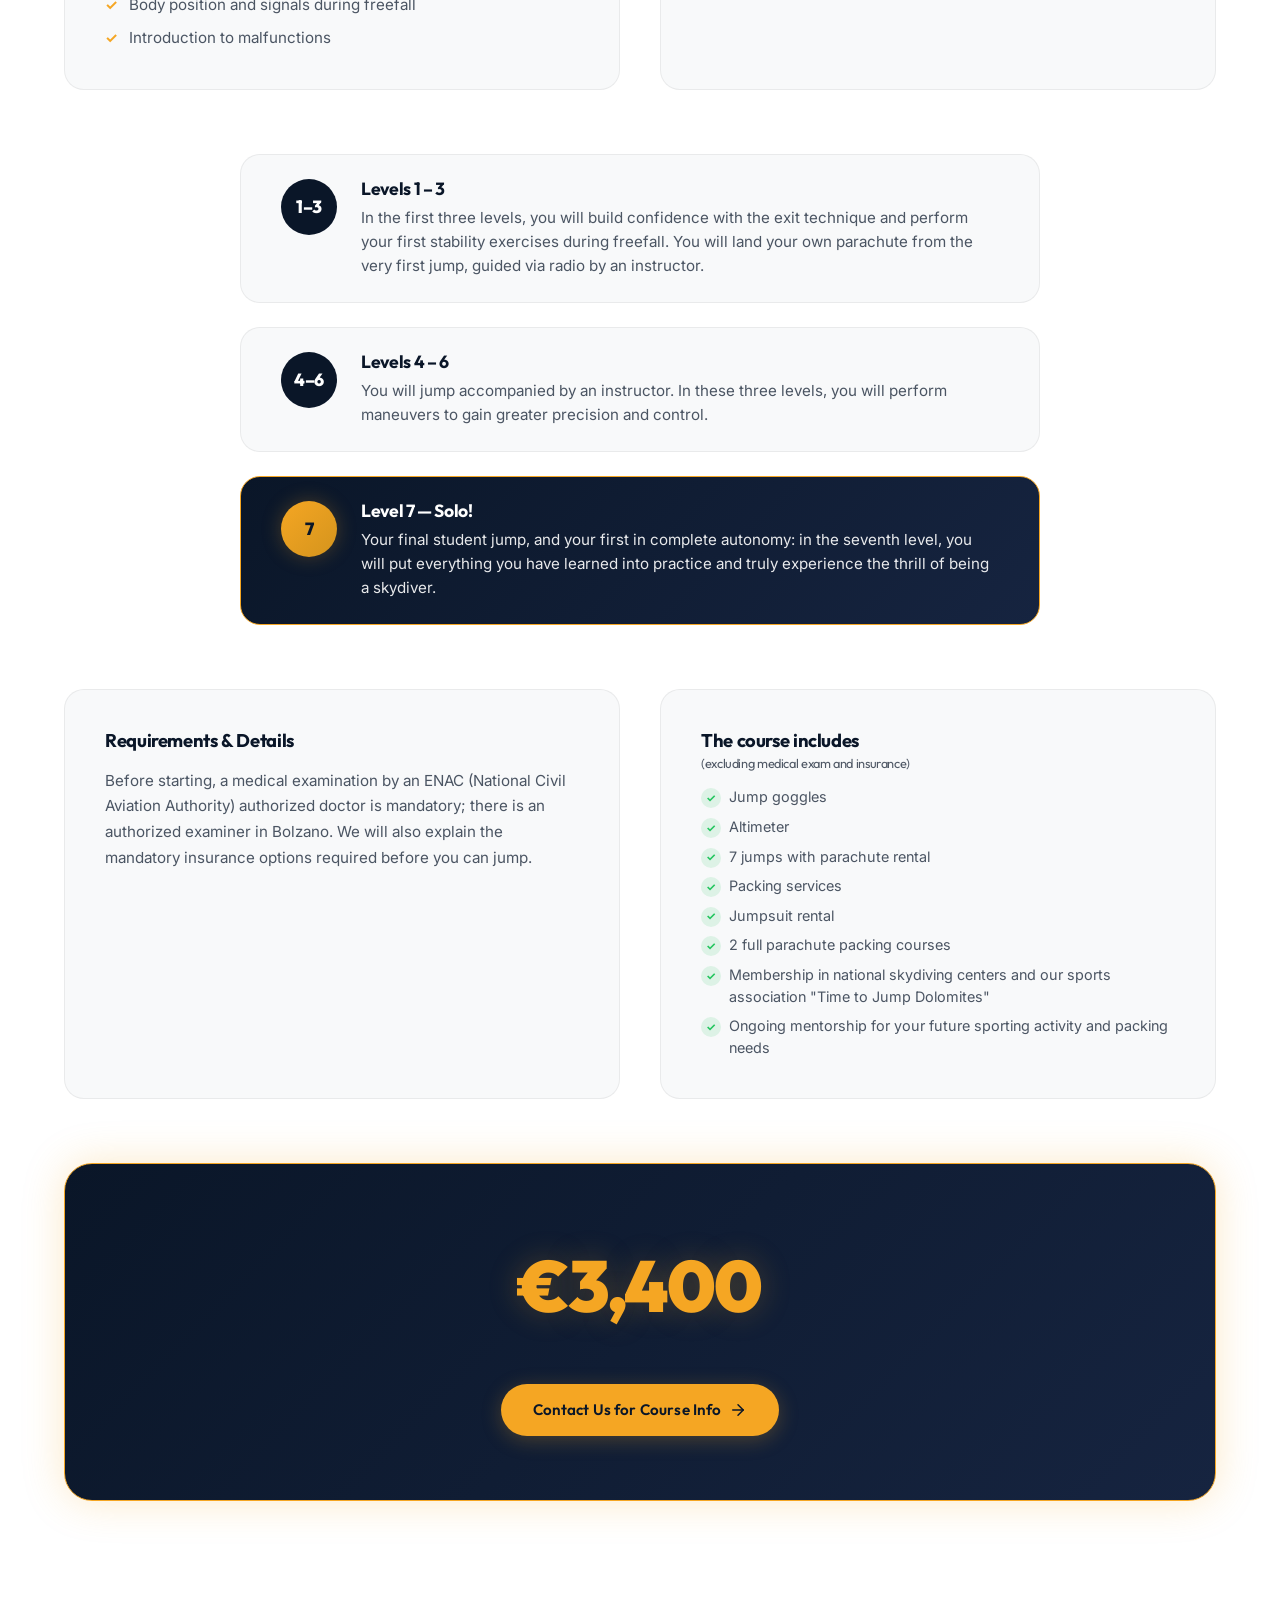
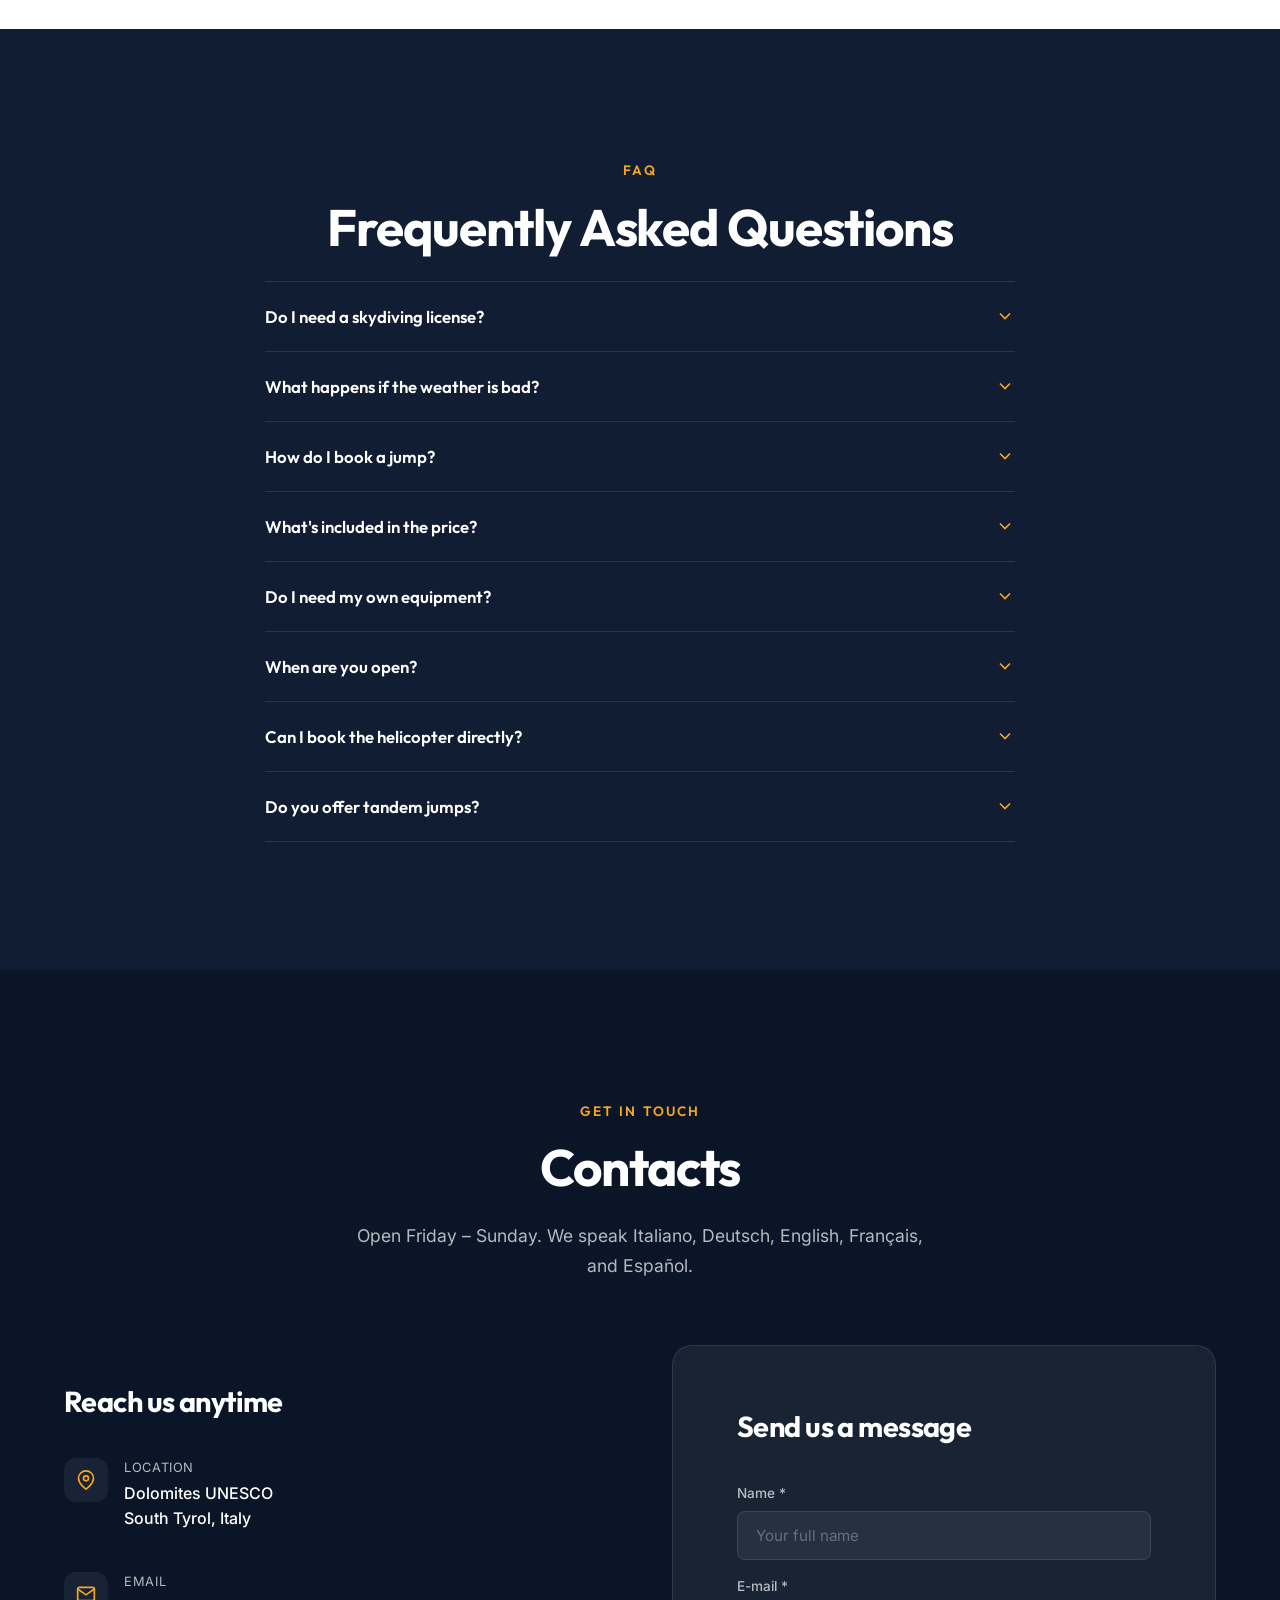
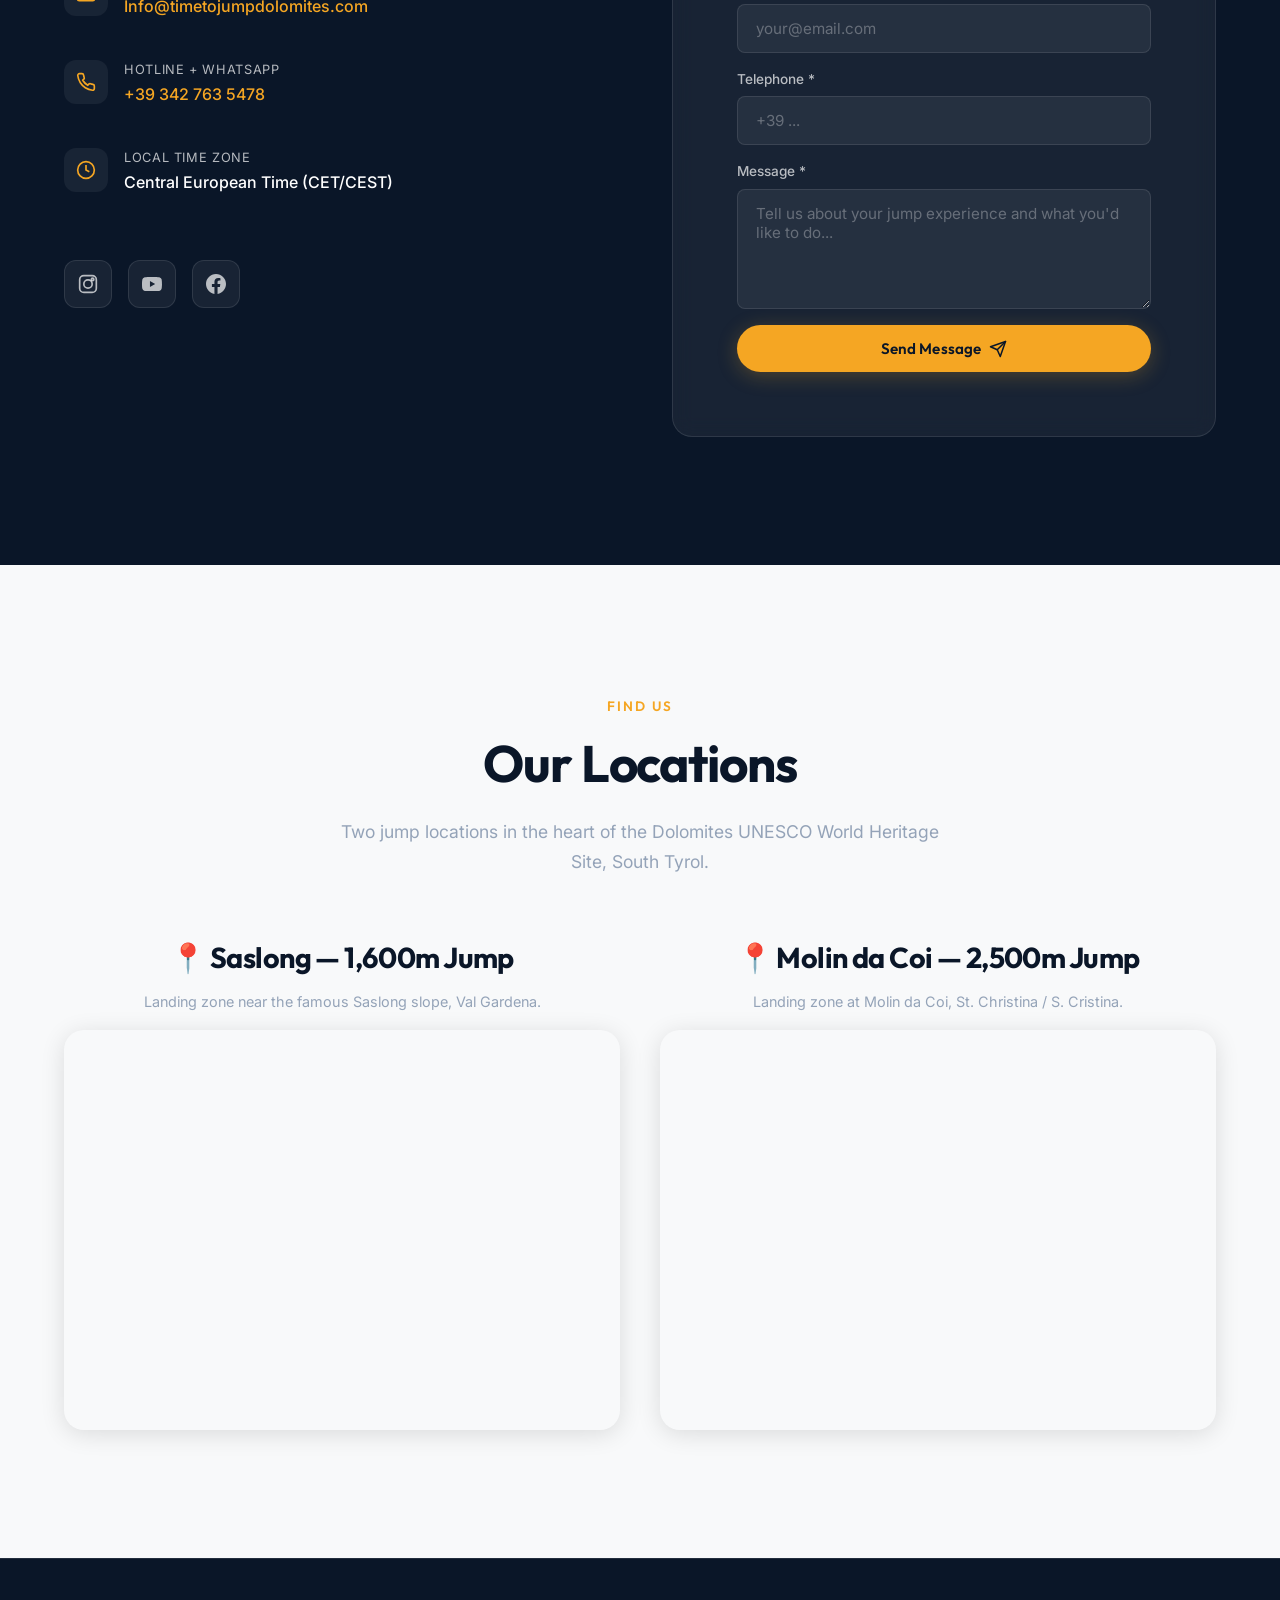
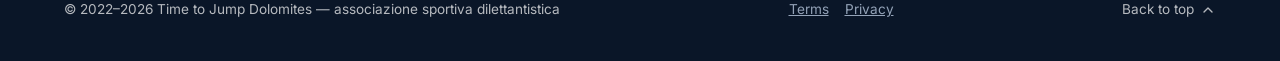
==== commit 27b482d5: "feat: Courses Section - Davids AFF-Ausbildungstexte Skydiver-Registrierung Tandem-FAQ v2.4.0" ====
--- a/public/index.html
+++ b/public/index.html
@@ -30,6 +30,7 @@
       <div class="navbar__links">
         <a href="#about" class="navbar__link" data-i18n="nav.about">About</a>
         <a href="#pricing" class="navbar__link" data-i18n="nav.prices">Prices</a>
+        <a href="#courses" class="navbar__link" data-i18n="nav.courses">Courses</a>
         <a href="#upcoming" class="navbar__link" data-i18n="nav.jumps">Jumps</a>
       </div>
       <div class="navbar__actions">
@@ -61,6 +62,7 @@
     <div class="navbar__mobile" id="mobileNav">
       <a href="#about" class="navbar__link" data-i18n="nav.about">About</a>
       <a href="#pricing" class="navbar__link" data-i18n="nav.prices">Prices</a>
+      <a href="#courses" class="navbar__link" data-i18n="nav.courses">Courses</a>
       <a href="#upcoming" class="navbar__link" data-i18n="nav.jumps">Jumps</a>
       <div class="lang-dropdown lang-dropdown--mobile" id="langDropdownMobile">
         <button class="lang-dropdown__toggle" aria-label="Select language">
@@ -364,6 +366,18 @@
               <strong data-i18n="req.substance.title">Zero Tolerance Policy</strong>
               <span data-i18n="req.substance.text">Absolutely no alcohol or drugs before or during jumping — worldwide safety standard</span>
             </div>
+          </div>
+        </div>
+        <!-- Skydiver Registration Info -->
+        <div class="skydivers-info reveal" style="margin-top:var(--space-lg);">
+          <div class="skydivers-info__card">
+            <div class="skydivers-info__icon">
+              <svg viewBox="0 0 24 24" fill="none" stroke="currentColor" stroke-width="2"><path d="M16 21v-2a4 4 0 0 0-4-4H5a4 4 0 0 0-4 4v2"/><circle cx="8.5" cy="7" r="4"/><line x1="20" y1="8" x2="20" y2="14"/><line x1="23" y1="11" x2="17" y2="11"/></svg>
+            </div>
+            <h3 data-i18n="skydivers.title">For Licensed Skydivers</h3>
+            <p data-i18n="skydivers.text">We operate exclusively for licensed skydivers. You must hold a valid B license (e.g., USPA, FAI, or national equivalent) and have a minimum of 100 jumps.</p>
+            <p data-i18n="skydivers.insurance" style="margin-top:8px;">A valid third-party liability insurance covering at least €1,400,000 in Europe is mandatory. You can arrange this directly through us a few weeks in advance: the cost is approximately €70 for 60 days or €110 for 12 months, valid throughout Italy.</p>
+            <p data-i18n="skydivers.booking" style="margin-top:8px;font-weight:600;">Jump bookings must be made directly on our website.</p>
           </div>
         </div>
       </div>
@@ -449,6 +463,115 @@
     </div>
   </section>
 
+  <!-- ========== COURSES (AFF Training Program) ========== -->
+  <section class="section" id="courses">
+    <div class="container">
+      <div class="text-center reveal">
+        <span class="section-label" data-i18n="courses.label">Training</span>
+        <h2 class="section-title" data-i18n="courses.title">Skydiving Courses</h2>
+      </div>
+
+      <!-- Intro & Structure -->
+      <div class="courses__intro reveal">
+        <p data-i18n="courses.intro">Currently, we operate in Val Gardena exclusively for licensed skydivers (solo jumpers). However, in collaboration with another skydiving center, we organize 'full course' training programs.</p>
+        <p data-i18n-html="courses.structure" style="margin-top:var(--space-sm);"><strong>Phase 1 (Bolzano area):</strong> We meet Monday to Friday evenings for approximately three and a half weeks. Lessons are scheduled flexibly.<br><strong>Phase 2 (Partner Center):</strong> Following the theory, the A.F.F. (Accelerated Freefall) course takes place on a full Friday, with the first jumps performed on Saturday and Sunday at our partner facility.</p>
+      </div>
+
+      <!-- Two-Phase Grid -->
+      <div class="courses__grid">
+        <!-- Phase 1 -->
+        <div class="courses__phase reveal reveal-delay-1">
+          <div class="courses__phase-header">
+            <div class="courses__phase-number">1</div>
+            <h3 data-i18n="courses.phase1.title">Part 1 — Theory (Bolzano Area)</h3>
+          </div>
+          <ul class="courses__list" id="coursePhase1List">
+            <li>Aerodynamics</li>
+            <li>Meteorology</li>
+            <li>Parachutes and their components</li>
+            <li>Packing the main canopy (ground and standing techniques)</li>
+            <li>Practical drills on assembling/disassembling parachute components</li>
+            <li>Specific physical exercises for jump and landing preparation</li>
+            <li>Body position and signals during freefall</li>
+            <li>Introduction to malfunctions</li>
+          </ul>
+        </div>
+
+        <!-- Phase 2 -->
+        <div class="courses__phase reveal reveal-delay-2">
+          <div class="courses__phase-header">
+            <div class="courses__phase-number">2</div>
+            <h3 data-i18n="courses.phase2.title">Part 2 — Practical A.F.F. (Partner Center)</h3>
+          </div>
+          <ul class="courses__list" id="coursePhase2List">
+            <li>Introduction to skydiving</li>
+            <li>Aircraft exit, freefall position, and instructor signals</li>
+            <li>Emergency procedures and malfunctions</li>
+            <li>Skydiving jumps in 7 levels</li>
+          </ul>
+        </div>
+      </div>
+
+      <!-- 7 Levels Progression -->
+      <div class="courses__levels reveal">
+        <div class="courses__level">
+          <div class="courses__level-badge">1–3</div>
+          <div class="courses__level-content">
+            <h4 data-i18n="courses.levels.1to3.title">Levels 1 – 3</h4>
+            <p data-i18n="courses.levels.1to3.text">In the first three levels, you will build confidence with the exit technique and perform your first stability exercises during freefall. You will land your own parachute from the very first jump, guided via radio by an instructor.</p>
+          </div>
+        </div>
+        <div class="courses__level">
+          <div class="courses__level-badge">4–6</div>
+          <div class="courses__level-content">
+            <h4 data-i18n="courses.levels.4to6.title">Levels 4 – 6</h4>
+            <p data-i18n="courses.levels.4to6.text">You will jump accompanied by an instructor. In these three levels, you will perform maneuvers to gain greater precision and control.</p>
+          </div>
+        </div>
+        <div class="courses__level courses__level--solo">
+          <div class="courses__level-badge courses__level-badge--gold">7</div>
+          <div class="courses__level-content">
+            <h4 data-i18n="courses.levels.7.title">Level 7 — Solo!</h4>
+            <p data-i18n="courses.levels.7.text">Your final student jump, and your first in complete autonomy: in the seventh level, you will put everything you have learned into practice and truly experience the thrill of being a skydiver.</p>
+          </div>
+        </div>
+      </div>
+
+      <!-- Requirements & Included -->
+      <div class="courses__details">
+        <div class="courses__requirements reveal reveal-delay-1">
+          <h3 data-i18n="courses.requirements.title">Requirements & Details</h3>
+          <p data-i18n="courses.requirements.text">Before starting, a medical examination by an ENAC (National Civil Aviation Authority) authorized doctor is mandatory; there is an authorized examiner in Bolzano. We will also explain the mandatory insurance options required before you can jump.</p>
+        </div>
+
+        <div class="courses__included reveal reveal-delay-2">
+          <h3>
+            <span data-i18n="courses.included.title">The course includes</span>
+            <small data-i18n="courses.included.note" style="display:block;font-weight:400;font-size:0.8rem;opacity:0.7;margin-top:4px;">(excluding medical exam and insurance)</small>
+          </h3>
+          <ul class="courses__included-list" id="courseIncludedList">
+            <li>Jump goggles</li>
+            <li>Altimeter</li>
+            <li>7 jumps with parachute rental</li>
+            <li>Packing services</li>
+            <li>Jumpsuit rental</li>
+            <li>2 full parachute packing courses</li>
+            <li>Membership in national skydiving centers and our sports association "Time to Jump Dolomites"</li>
+            <li>Ongoing mentorship for your future sporting activity and packing needs</li>
+          </ul>
+        </div>
+      </div>
+
+      <!-- Price & CTA -->
+      <div class="courses__price-box reveal">
+        <div class="courses__price-amount" data-i18n="courses.price">€3,400</div>
+        <a href="#contact" class="btn btn--primary">
+          <span data-i18n="courses.cta">Contact Us for Course Info</span>
+          <svg width="18" height="18" viewBox="0 0 24 24" fill="none" stroke="currentColor" stroke-width="2" stroke-linecap="round" stroke-linejoin="round"><path d="M5 12h14"/><path d="m12 5 7 7-7 7"/></svg>
+        </a>
+      </div>
+    </div>
+  </section>
 
 
   <!-- ========== FAQ ========== -->
@@ -520,6 +643,15 @@
           </button>
           <div class="faq__answer">
             <p data-i18n="faq.a7">No. All helicopter bookings for skydiving are managed exclusively through Time to Jump Dolomites. Please do not contact the helicopter operator directly — all reservations must go through our booking platform.</p>
+          </div>
+        </div>
+        <div class="faq__item">
+          <button class="faq__question">
+            <span data-i18n="faq.q8">Do you offer tandem jumps?</span>
+            <svg viewBox="0 0 24 24" fill="none" stroke="currentColor" stroke-width="2"><polyline points="6 9 12 15 18 9"/></svg>
+          </button>
+          <div class="faq__answer">
+            <p data-i18n="faq.a8">We're sorry, but we don't offer tandem jumps at the moment. We only operate for licensed, independent skydivers.</p>
           </div>
         </div>
       </div>
--- a/public/css/style.css
+++ b/public/css/style.css
@@ -2657,3 +2657,338 @@
   background: rgba(239, 68, 68, 0.15);
   color: #F87171;
 }
+
+/* ============================================================
+   COURSES SECTION
+   ============================================================ */
+.courses__intro {
+  max-width: 800px;
+  margin: 0 auto var(--space-xl);
+  text-align: center;
+  font-size: 1.05rem;
+  line-height: 1.8;
+  color: var(--color-text-muted);
+}
+
+.courses__grid {
+  display: grid;
+  grid-template-columns: repeat(2, 1fr);
+  gap: var(--space-lg);
+  margin-bottom: var(--space-xl);
+}
+
+.courses__phase {
+  background: var(--color-light);
+  border-radius: var(--radius-lg);
+  padding: var(--space-lg);
+  border: 1px solid rgba(0, 0, 0, 0.06);
+  transition: transform var(--transition-base), box-shadow var(--transition-base);
+}
+
+.courses__phase:hover {
+  transform: translateY(-4px);
+  box-shadow: var(--shadow-md);
+}
+
+.courses__phase-header {
+  display: flex;
+  align-items: center;
+  gap: var(--space-sm);
+  margin-bottom: var(--space-md);
+}
+
+.courses__phase-number {
+  width: 48px;
+  height: 48px;
+  border-radius: var(--radius-full);
+  background: var(--color-primary);
+  color: var(--color-accent);
+  display: flex;
+  align-items: center;
+  justify-content: center;
+  font-family: var(--font-heading);
+  font-size: 1.4rem;
+  font-weight: 800;
+  flex-shrink: 0;
+}
+
+.courses__phase-header h3 {
+  font-size: 1.15rem;
+  color: var(--color-primary);
+}
+
+.courses__list {
+  list-style: none;
+  padding: 0;
+  display: flex;
+  flex-direction: column;
+  gap: 10px;
+}
+
+.courses__list li {
+  position: relative;
+  padding-left: 24px;
+  font-size: 0.95rem;
+  color: #4B5563;
+  line-height: 1.5;
+}
+
+.courses__list li::before {
+  content: '✓';
+  position: absolute;
+  left: 0;
+  color: var(--color-accent);
+  font-weight: 700;
+  font-size: 0.9rem;
+}
+
+/* Level Progression */
+.courses__levels {
+  max-width: 800px;
+  margin: 0 auto var(--space-xl);
+  display: flex;
+  flex-direction: column;
+  gap: var(--space-md);
+}
+
+.courses__level {
+  display: flex;
+  align-items: flex-start;
+  gap: var(--space-md);
+  padding: var(--space-md) var(--space-lg);
+  background: var(--color-light);
+  border-radius: var(--radius-lg);
+  border: 1px solid rgba(0, 0, 0, 0.06);
+  transition: transform var(--transition-base), box-shadow var(--transition-base);
+}
+
+.courses__level:hover {
+  transform: translateY(-2px);
+  box-shadow: var(--shadow-sm);
+}
+
+.courses__level--solo {
+  background: linear-gradient(135deg, var(--color-primary), var(--color-primary-mid));
+  border-color: var(--color-accent);
+  color: var(--color-white);
+}
+
+.courses__level--solo h4,
+.courses__level--solo p {
+  color: var(--color-white) !important;
+}
+
+.courses__level--solo p {
+  opacity: 0.9;
+}
+
+.courses__level-badge {
+  width: 56px;
+  height: 56px;
+  border-radius: var(--radius-full);
+  background: var(--color-primary);
+  color: var(--color-white);
+  display: flex;
+  align-items: center;
+  justify-content: center;
+  font-family: var(--font-heading);
+  font-size: 1.1rem;
+  font-weight: 800;
+  flex-shrink: 0;
+  letter-spacing: -0.02em;
+}
+
+.courses__level-badge--gold {
+  background: linear-gradient(135deg, var(--color-accent), #D4941D);
+  color: var(--color-primary);
+  box-shadow: 0 0 20px var(--color-accent-glow);
+  animation: pulse-gold 2s ease-in-out infinite;
+}
+
+@keyframes pulse-gold {
+  0%, 100% { box-shadow: 0 0 20px var(--color-accent-glow); }
+  50% { box-shadow: 0 0 30px var(--color-accent-glow), 0 0 60px rgba(245, 166, 35, 0.15); }
+}
+
+.courses__level-content h4 {
+  font-size: 1.1rem;
+  margin-bottom: 6px;
+  color: var(--color-primary);
+}
+
+.courses__level-content p {
+  font-size: 0.95rem;
+  line-height: 1.6;
+  color: #4B5563;
+}
+
+/* Requirements & Included */
+.courses__details {
+  display: grid;
+  grid-template-columns: repeat(2, 1fr);
+  gap: var(--space-lg);
+  margin-bottom: var(--space-xl);
+}
+
+.courses__requirements,
+.courses__included {
+  background: var(--color-light);
+  border-radius: var(--radius-lg);
+  padding: var(--space-lg);
+  border: 1px solid rgba(0, 0, 0, 0.06);
+}
+
+.courses__requirements h3,
+.courses__included h3 {
+  font-size: 1.15rem;
+  color: var(--color-primary);
+  margin-bottom: var(--space-sm);
+}
+
+.courses__requirements p {
+  font-size: 0.95rem;
+  line-height: 1.7;
+  color: #4B5563;
+}
+
+.courses__included-list {
+  list-style: none;
+  padding: 0;
+  display: flex;
+  flex-direction: column;
+  gap: 8px;
+}
+
+.courses__included-list li {
+  position: relative;
+  padding-left: 28px;
+  font-size: 0.9rem;
+  color: #4B5563;
+  line-height: 1.5;
+}
+
+.courses__included-list li::before {
+  content: '✓';
+  position: absolute;
+  left: 0;
+  width: 20px;
+  height: 20px;
+  border-radius: var(--radius-full);
+  background: rgba(34, 197, 94, 0.12);
+  color: #22C55E;
+  display: flex;
+  align-items: center;
+  justify-content: center;
+  font-size: 0.7rem;
+  font-weight: 700;
+  top: 2px;
+}
+
+/* Price Box */
+.courses__price-box {
+  text-align: center;
+  padding: var(--space-xl) var(--space-lg);
+  background: linear-gradient(135deg, var(--color-primary), var(--color-primary-mid));
+  border-radius: var(--radius-xl);
+  border: 1px solid var(--color-accent);
+  box-shadow: 0 0 40px var(--color-accent-glow);
+}
+
+.courses__price-amount {
+  font-family: var(--font-heading);
+  font-size: clamp(3rem, 6vw, 4.5rem);
+  font-weight: 900;
+  color: var(--color-accent);
+  margin-bottom: var(--space-md);
+  letter-spacing: -0.03em;
+  text-shadow: 0 0 30px var(--color-accent-glow);
+}
+
+.courses__price-box .btn {
+  margin-top: var(--space-sm);
+}
+
+/* ============================================================
+   SKYDIVER REGISTRATION INFO
+   ============================================================ */
+.skydivers-info__card {
+  background: var(--color-glass);
+  border: 1px solid var(--color-glass-border);
+  border-radius: var(--radius-lg);
+  padding: var(--space-lg) var(--space-xl);
+  backdrop-filter: blur(10px);
+  -webkit-backdrop-filter: blur(10px);
+  text-align: center;
+  max-width: 800px;
+  margin: 0 auto;
+  position: relative;
+  overflow: hidden;
+}
+
+.skydivers-info__card::before {
+  content: '';
+  position: absolute;
+  top: 0;
+  left: 0;
+  right: 0;
+  height: 3px;
+  background: linear-gradient(90deg, var(--color-accent), transparent);
+}
+
+.skydivers-info__icon {
+  width: 56px;
+  height: 56px;
+  border-radius: var(--radius-full);
+  background: var(--color-accent-glow);
+  display: flex;
+  align-items: center;
+  justify-content: center;
+  margin: 0 auto var(--space-sm);
+}
+
+.skydivers-info__icon svg {
+  width: 28px;
+  height: 28px;
+  color: var(--color-accent);
+}
+
+.skydivers-info__card h3 {
+  font-size: 1.3rem;
+  margin-bottom: var(--space-sm);
+}
+
+.skydivers-info__card p {
+  font-size: 0.95rem;
+  line-height: 1.7;
+  color: var(--color-text-light);
+}
+
+/* ---- Courses Section Responsive ---- */
+@media (max-width: 768px) {
+  .courses__grid {
+    grid-template-columns: 1fr;
+  }
+
+  .courses__details {
+    grid-template-columns: 1fr;
+  }
+
+  .courses__level {
+    flex-direction: column;
+    align-items: center;
+    text-align: center;
+  }
+
+  .courses__level-content h4,
+  .courses__level-content p {
+    text-align: center;
+  }
+
+  .courses__price-box {
+    padding: var(--space-lg) var(--space-md);
+  }
+
+  .skydivers-info__card {
+    padding: var(--space-lg) var(--space-md);
+  }
+}
